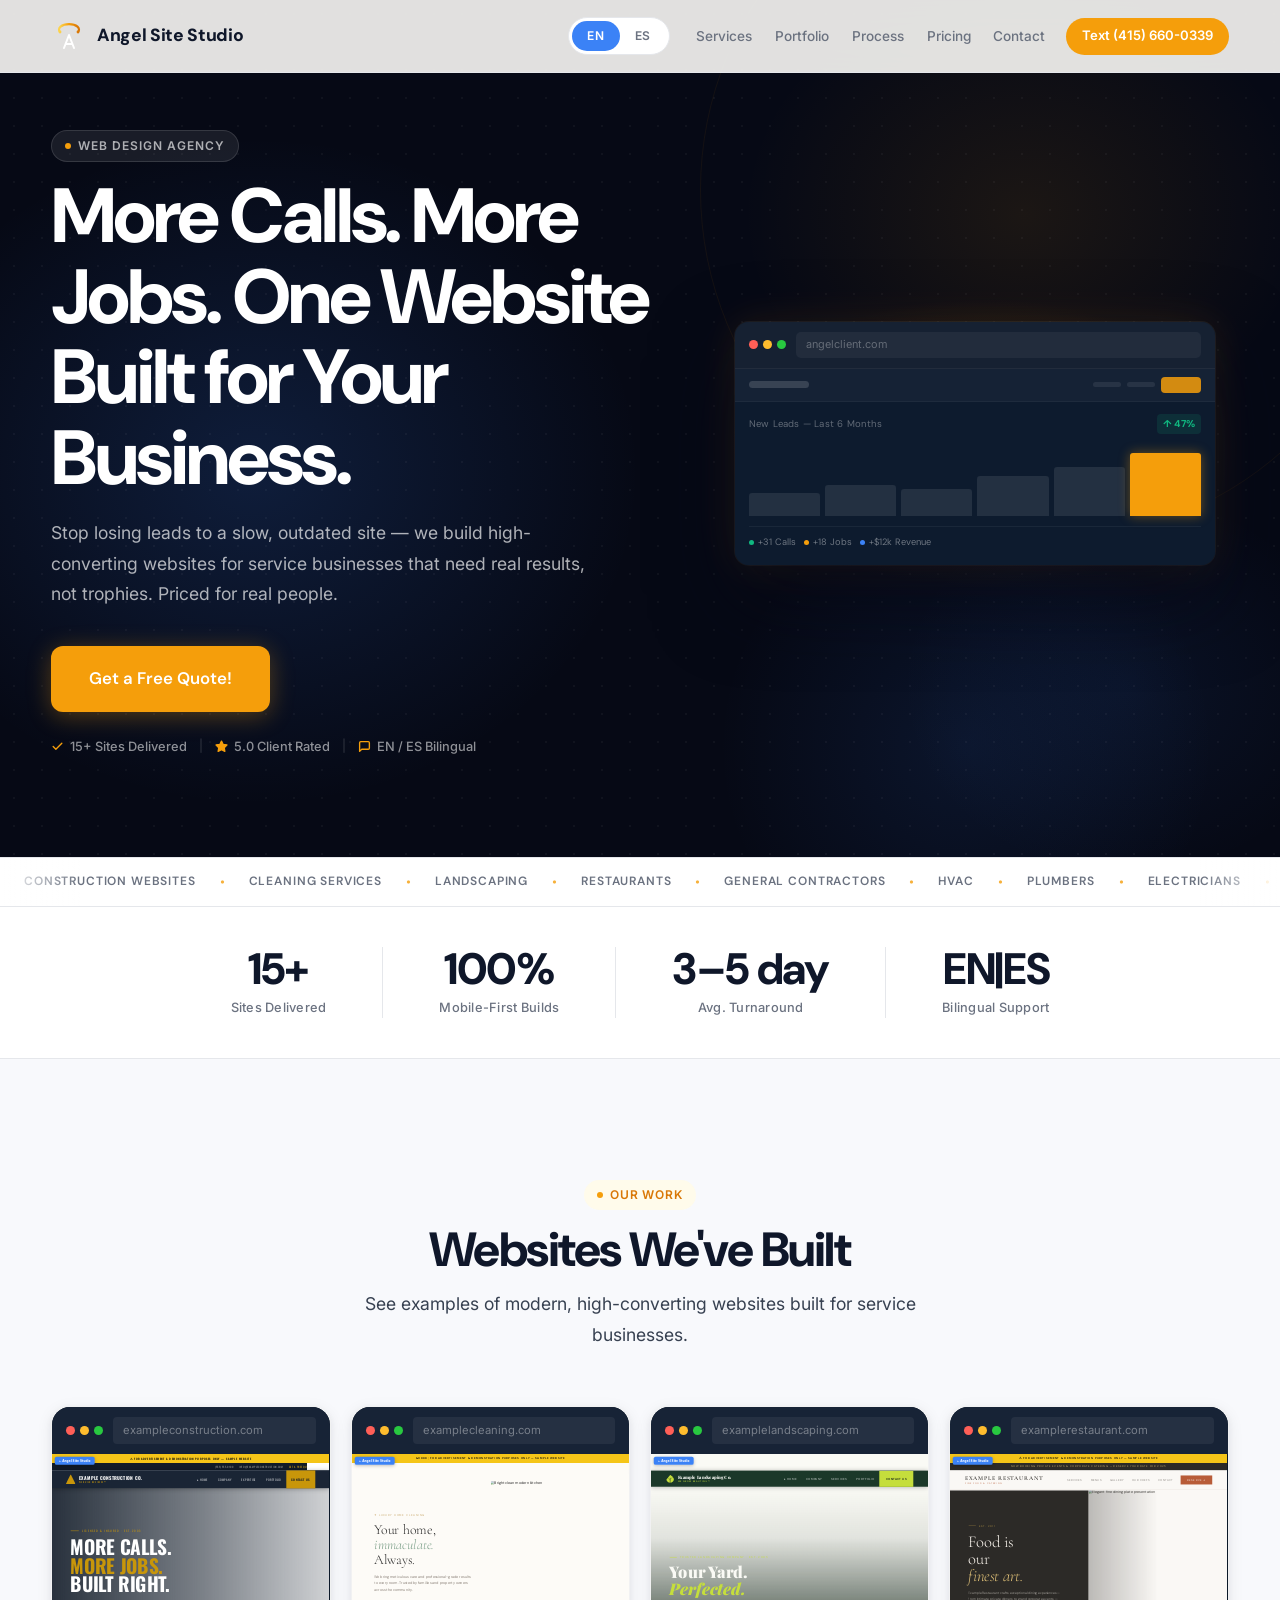
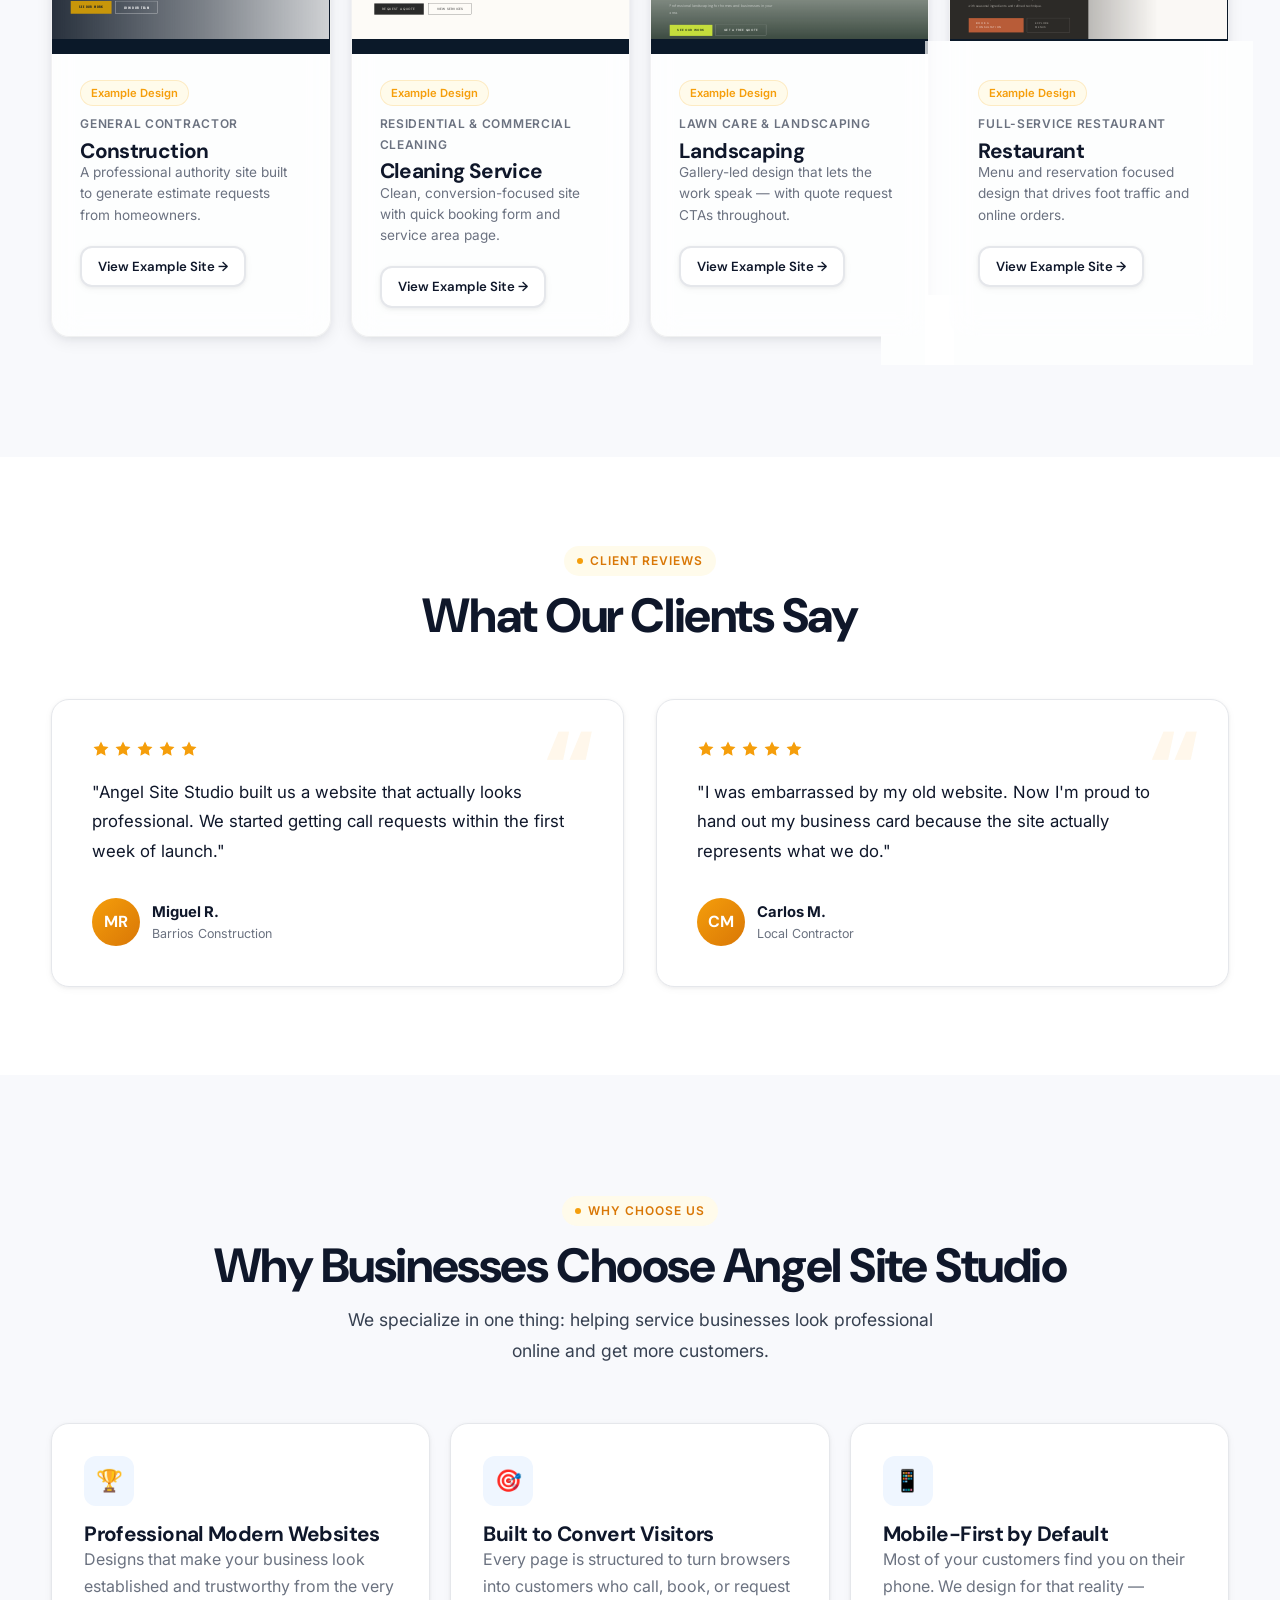
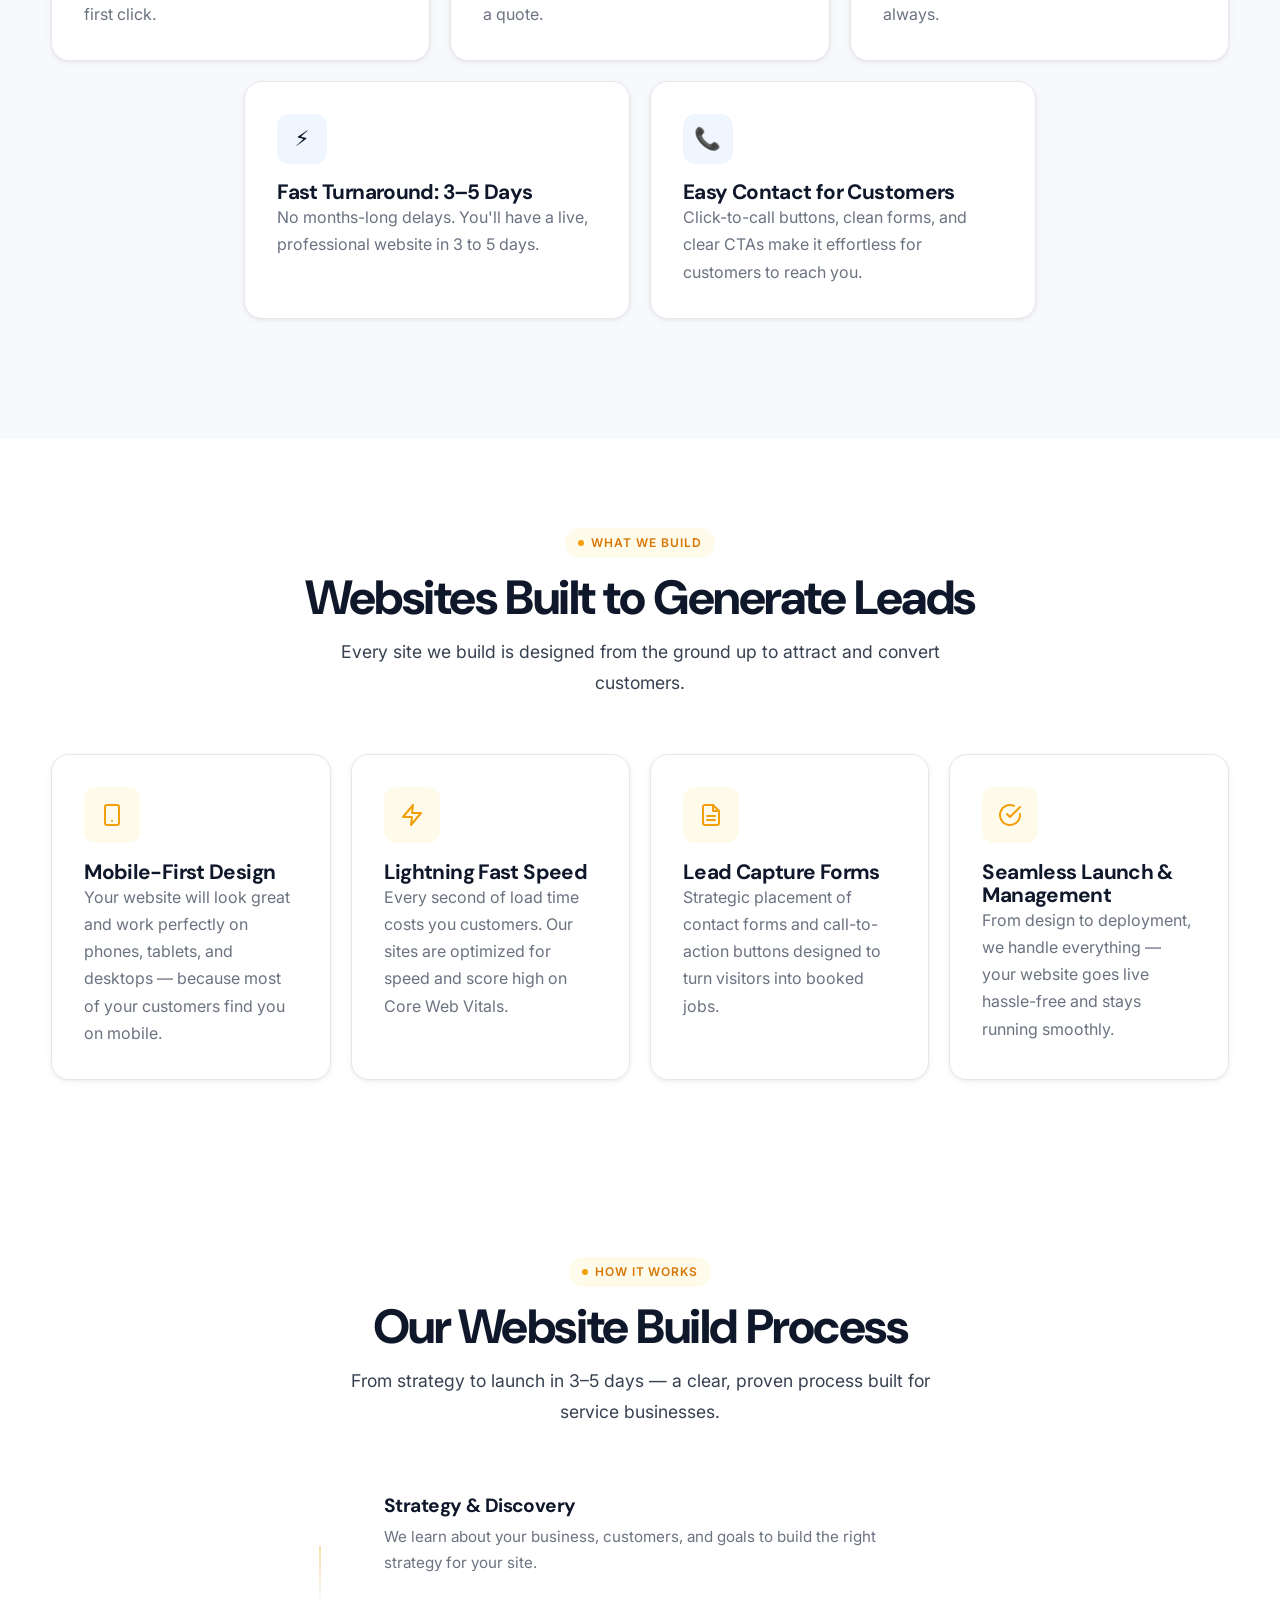
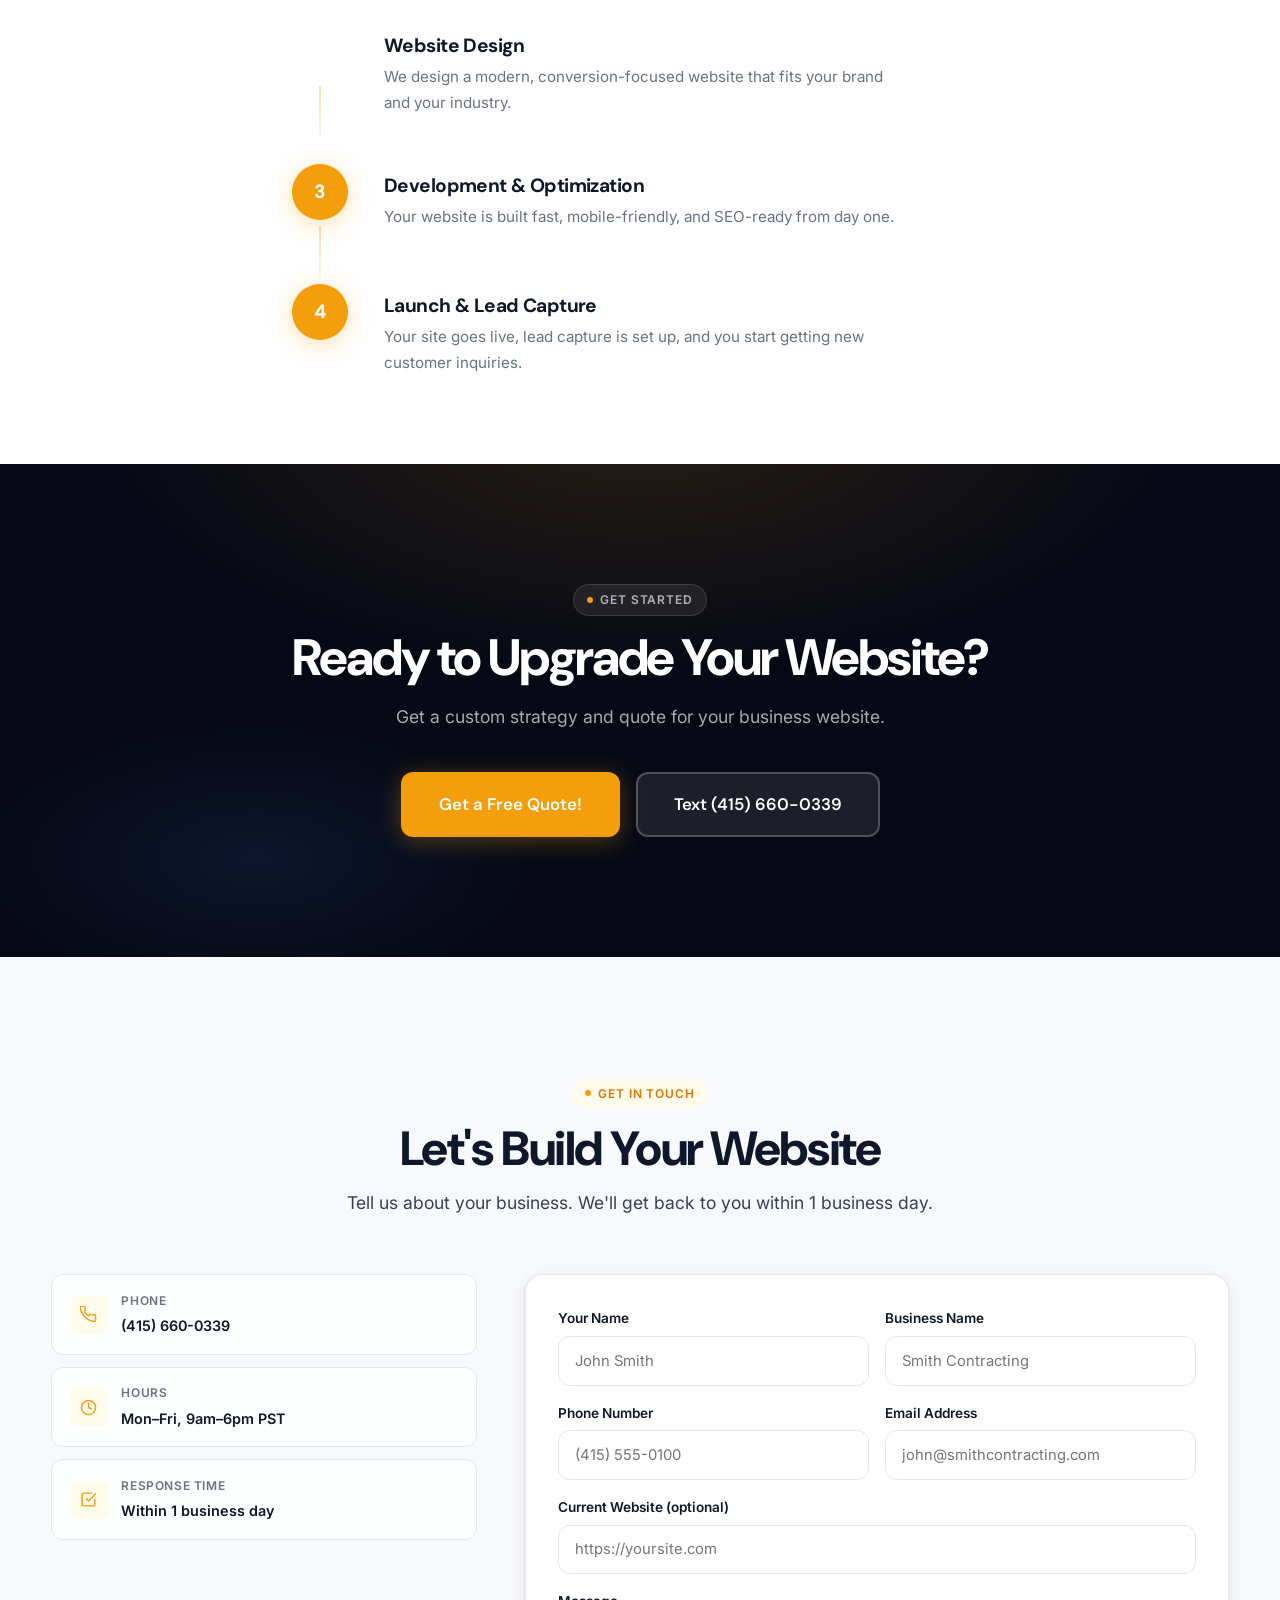
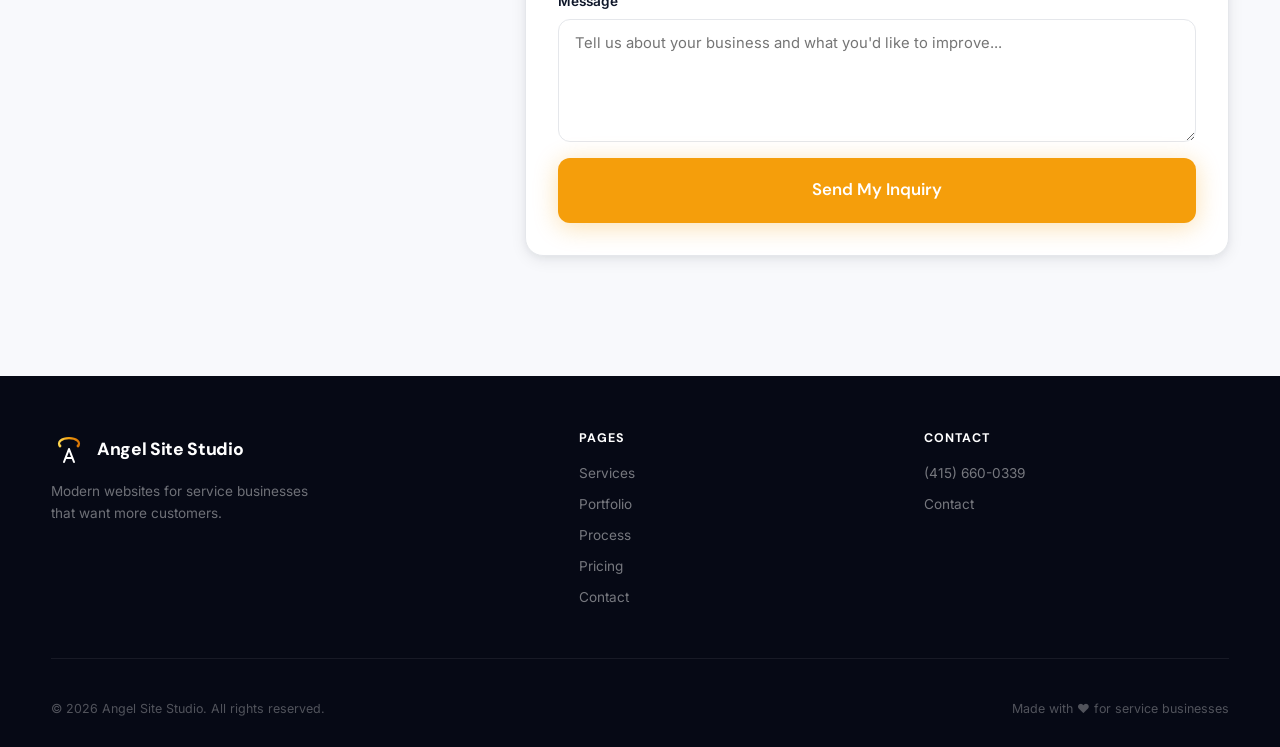
==== index.html @ 309f81be "Add files via upload" ====
<!doctype html>
<html lang="en">
<head>
  <meta charset="UTF-8" />
  <meta name="viewport" content="width=device-width, initial-scale=1.0" />
  <title>Angel Site Studio — Premium Websites for Service Businesses</title>
  <meta name="description" content="Angel Site Studio builds modern, high-converting websites for contractors, cleaning companies, landscaping businesses, and restaurants. Get more leads online." />
  <meta name="theme-color" content="#3B82F6" />
  <link rel="stylesheet" href="css/styles.css" />
</head>
<body>

<!-- ============================================================
     NAVBAR
     ============================================================ -->
<header class="site-header" role="banner">
  <div class="container header-inner">

    <!-- Logo (left) -->
    <a class="logo" href="index.html" aria-label="Angel Site Studio Home">
      <span class="logo-icon" aria-hidden="true">
        <svg viewBox="0 0 36 36" fill="none" aria-hidden="true">
          <path d="M9 14 A10 5.5 0 1 1 27 14" stroke="url(#haloGradNav)" stroke-width="2.2" stroke-linecap="round" fill="none"/>
          <circle cx="9" cy="14" r="1.4" fill="url(#haloGradNav)"/>
          <circle cx="27" cy="14" r="1.4" fill="url(#haloGradNav)"/>
          <path class="a-path" d="M13 30 L18 17 L23 30 M14.8 26 H21.2" stroke="#fff" stroke-width="2" stroke-linecap="round" stroke-linejoin="round" fill="none"/>
          <defs>
            <linearGradient id="haloGradNav" x1="9" y1="14" x2="27" y2="14" gradientUnits="userSpaceOnUse">
              <stop offset="0%" stop-color="#fcd34d"/>
              <stop offset="50%" stop-color="#f59e0b"/>
              <stop offset="100%" stop-color="#d97706"/>
            </linearGradient>
          </defs>
        </svg>
      </span>
      Angel Site Studio
    </a>

    <!-- Language toggle (center) -->
    <div class="lang-toggle" role="group" aria-label="Language selection">
      <button class="lang-opt active" data-lang="en" aria-pressed="true">EN</button>
      <button class="lang-opt" data-lang="es" aria-pressed="false">ES</button>
    </div>

    <!-- Hamburger (mobile) -->
    <button class="menu-toggle" aria-label="Toggle navigation menu" aria-expanded="false" aria-controls="main-nav">
      <span></span><span></span><span></span>
    </button>

    <!-- Nav links (right) -->
    <nav class="nav" id="main-nav" role="navigation">
      <a href="services.html"  data-i18n="nav_services">Services</a>
      <a href="#portfolio" data-i18n="nav_portfolio">Portfolio</a>
      <a href="#process"       data-i18n="nav_process">Process</a>
      <a href="pricing.html"   data-i18n="nav_pricing">Pricing</a>
      <a href="contact.html"   data-i18n="nav_contact">Contact</a>
      <a class="btn-call" href="sms:+14156600339" data-i18n="nav_call">
        <svg viewBox="0 0 24 24" aria-hidden="true"><path d="M21 15a2 2 0 01-2 2H7l-4 4V5a2 2 0 012-2h14a2 2 0 012 2z"/></svg>
        Text (415) 660-0339
      </a>
    </nav>
  </div>
</header>


<!-- ============================================================
     HERO
     ============================================================ -->
<main>
<section class="hero" aria-labelledby="hero-heading">
  <div class="hero-blob" aria-hidden="true"></div>
  <div class="hero-grid-overlay" aria-hidden="true"></div>
  <div class="container">
    <div class="hero-inner">

      <!-- Left: copy -->
      <div class="hero-content">
        <span class="eyebrow-light" data-i18n="hero_eyebrow">Web Design Agency</span>

        <h1 id="hero-heading" data-i18n="hero_h1">
          <em>More Calls. More Jobs.</em> One Website Built for Your Business.
        </h1>

        <p class="hero-sub" data-i18n="hero_sub">
          Stop losing leads to a slow, outdated site — we build high-converting websites for service businesses that need real results, not trophies. Priced for real people.
        </p>

        <div class="hero-cta">
          <a class="btn btn-primary btn-lg" href="contact.html" data-i18n="hero_cta1">
            Get a Free Quote!
          </a>
        </div>

        <!-- Trust proof row -->
        <div class="hero-proof" aria-label="Trust signals">
          <span class="proof-item">
            <svg viewBox="0 0 24 24" aria-hidden="true"><polyline points="20 6 9 17 4 12"/></svg>
            <span data-i18n="proof_1">15+ Sites Delivered</span>
          </span>
          <span class="proof-sep" aria-hidden="true">|</span>
          <span class="proof-item proof-star">
            <svg viewBox="0 0 24 24" aria-hidden="true"><polygon points="12 2 15.09 8.26 22 9.27 17 14.14 18.18 21.02 12 17.77 5.82 21.02 7 14.14 2 9.27 8.91 8.26 12 2"/></svg>
            <span data-i18n="proof_2">5.0 Client Rated</span>
          </span>
          <span class="proof-sep" aria-hidden="true">|</span>
          <span class="proof-item">
            <svg viewBox="0 0 24 24" aria-hidden="true"><path d="M21 15a2 2 0 01-2 2H7l-4 4V5a2 2 0 012-2h14a2 2 0 012 2z"/></svg>
            <span data-i18n="proof_3">EN / ES Bilingual</span>
          </span>
        </div>
      </div>

      <!-- Right: CSS browser mockup (no image) -->
      <div class="hero-visual" aria-hidden="true">
        <div class="browser-mock">
          <div class="bm-bar">
            <div class="bm-dots">
              <span class="bm-dot bm-r"></span>
              <span class="bm-dot bm-y"></span>
              <span class="bm-dot bm-g"></span>
            </div>
            <div class="bm-url-bar">angelclient.com</div>
          </div>
          <div class="bm-body">
            <div class="bm-nav">
              <div class="bm-nav-logo"></div>
              <div class="bm-nav-links">
                <div class="bm-nav-link"></div>
                <div class="bm-nav-link"></div>
                <div class="bm-nav-link bm-nav-cta"></div>
              </div>
            </div>
            <!-- Growth dashboard: leads bar chart -->
            <div class="bm-dashboard">
              <div class="bm-dash-header">
                <div class="bm-dash-title">New Leads — Last 6 Months</div>
                <div class="bm-dash-badge">↑ 47%</div>
              </div>
              <div class="bm-chart-wrap">
                <div class="bm-bars">
                  <div class="bm-bar-col" style="--bh:32%"></div>
                  <div class="bm-bar-col" style="--bh:44%"></div>
                  <div class="bm-bar-col" style="--bh:38%"></div>
                  <div class="bm-bar-col" style="--bh:56%"></div>
                  <div class="bm-bar-col" style="--bh:68%"></div>
                  <div class="bm-bar-col bm-bar-hi" style="--bh:88%"></div>
                </div>
              </div>
              <div class="bm-kpis">
                <div class="bm-kpi">
                  <div class="bm-kpi-dot bm-kpi-green"></div>
                  <div class="bm-kpi-text">+31 Calls</div>
                </div>
                <div class="bm-kpi">
                  <div class="bm-kpi-dot bm-kpi-gold"></div>
                  <div class="bm-kpi-text">+18 Jobs</div>
                </div>
                <div class="bm-kpi">
                  <div class="bm-kpi-dot bm-kpi-blue"></div>
                  <div class="bm-kpi-text">+$12k Revenue</div>
                </div>
              </div>
            </div>
          </div>
        </div>
        <div class="bm-glow" aria-hidden="true"></div>
      </div>

    </div>
  </div>
</section>


<!-- ============================================================
     MARQUEE TICKER
     ============================================================ -->
<div class="marquee-band" aria-hidden="true">
  <div class="marquee-track">
    <div class="marquee-inner">
      <span class="mq-item">Construction Websites</span><span class="mq-sep">•</span>
      <span class="mq-item">Cleaning Services</span><span class="mq-sep">•</span>
      <span class="mq-item">Landscaping</span><span class="mq-sep">•</span>
      <span class="mq-item">Restaurants</span><span class="mq-sep">•</span>
      <span class="mq-item">General Contractors</span><span class="mq-sep">•</span>
      <span class="mq-item">HVAC</span><span class="mq-sep">•</span>
      <span class="mq-item">Plumbers</span><span class="mq-sep">•</span>
      <span class="mq-item">Electricians</span><span class="mq-sep">•</span>
      <span class="mq-item">Roofers</span><span class="mq-sep">•</span>
      <span class="mq-item">Lawn Care</span><span class="mq-sep">•</span>
      <span class="mq-item">Pest Control</span><span class="mq-sep">•</span>
      <span class="mq-item">Auto Repair</span><span class="mq-sep">•</span>
    </div>
    <div class="marquee-inner" aria-hidden="true">
      <span class="mq-item">Construction Websites</span><span class="mq-sep">•</span>
      <span class="mq-item">Cleaning Services</span><span class="mq-sep">•</span>
      <span class="mq-item">Landscaping</span><span class="mq-sep">•</span>
      <span class="mq-item">Restaurants</span><span class="mq-sep">•</span>
      <span class="mq-item">General Contractors</span><span class="mq-sep">•</span>
      <span class="mq-item">HVAC</span><span class="mq-sep">•</span>
      <span class="mq-item">Plumbers</span><span class="mq-sep">•</span>
      <span class="mq-item">Electricians</span><span class="mq-sep">•</span>
      <span class="mq-item">Roofers</span><span class="mq-sep">•</span>
      <span class="mq-item">Lawn Care</span><span class="mq-sep">•</span>
      <span class="mq-item">Pest Control</span><span class="mq-sep">•</span>
      <span class="mq-item">Auto Repair</span><span class="mq-sep">•</span>
    </div>
  </div>
</div>


<!-- ============================================================
     TRUST BAR
     ============================================================ -->
<div class="trust-bar" aria-label="Agency statistics">
  <div class="container">
    <div class="trust-bar-inner">
      <div class="stat-item reveal">
        <span class="stat-num" data-i18n="stat1_num">15+</span>
        <span class="stat-label" data-i18n="stat1_label">Sites Delivered</span>
      </div>
      <div class="stat-item reveal">
        <span class="stat-num" data-i18n="stat2_num">100%</span>
        <span class="stat-label" data-i18n="stat2_label">Mobile-First Builds</span>
      </div>
      <div class="stat-item reveal">
        <span class="stat-num" data-i18n="stat3_num">3–5 day</span>
        <span class="stat-label" data-i18n="stat3_label">Avg. Turnaround</span>
      </div>
      <div class="stat-item reveal">
        <span class="stat-num" data-i18n="stat4_num">EN|ES</span>
        <span class="stat-label" data-i18n="stat4_label">Bilingual Support</span>
      </div>
    </div>
  </div>
</div>


<!-- ============================================================
     SECTION 1 — PORTFOLIO
     ============================================================ -->
<section class="section bg-ivory" id="portfolio" aria-labelledby="port-heading">
  <div class="container">
    <div class="section-header">
      <span class="eyebrow" data-i18n="port_eyebrow">Our Work</span>
      <h2 id="port-heading" data-i18n="port_h2">Websites We've Built</h2>
      <p class="lead" data-i18n="port_lead">See examples of modern, high-converting websites built for service businesses.</p>
    </div>

    <div class="portfolio-grid">

      <!-- Card 1: Construction -->
      <article class="card-glass reveal">
        <div class="browser-wrap" aria-hidden="true">
          <div class="browser-bar">
            <div class="b-dots"><span class="b-dot r"></span><span class="b-dot y"></span><span class="b-dot g"></span></div>
            <span class="b-url">exampleconstruction.com</span>
          </div>
          <div class="browser-screen browser-screen--iframe">
            <iframe src="examples/angel-construction-hoeft.html" loading="lazy" tabindex="-1" title="Construction website preview"></iframe>
          </div>
        </div>
        <span class="badge-example" data-i18n="port_p1_badge">Example Design</span>
        <p class="port-industry" data-i18n="port_p1_sub">General Contractor</p>
        <h3 data-i18n="port_p1_h">Construction</h3>
        <p class="port-desc" data-i18n="port_p1_desc">A professional authority site built to generate estimate requests from homeowners.</p>
        <a class="btn btn-secondary btn-sm" href="examples/angel-construction-hoeft.html" data-i18n="port_p1_btn">View Example Site →</a>
      </article>

      <!-- Card 2: Cleaning -->
      <article class="card-glass reveal">
        <div class="browser-wrap" aria-hidden="true">
          <div class="browser-bar">
            <div class="b-dots"><span class="b-dot r"></span><span class="b-dot y"></span><span class="b-dot g"></span></div>
            <span class="b-url">examplecleaning.com</span>
          </div>
          <div class="browser-screen browser-screen--iframe">
            <iframe src="examples/angel-cleaning-service.html" loading="lazy" tabindex="-1" title="Cleaning service website preview"></iframe>
          </div>
        </div>
        <span class="badge-example" data-i18n="port_p2_badge">Example Design</span>
        <p class="port-industry" data-i18n="port_p2_sub">Residential &amp; Commercial Cleaning</p>
        <h3 data-i18n="port_p2_h">Cleaning Service</h3>
        <p class="port-desc" data-i18n="port_p2_desc">Clean, conversion-focused site with quick booking form and service area page.</p>
        <a class="btn btn-secondary btn-sm" href="examples/angel-cleaning-service.html" data-i18n="port_p2_btn">View Example Site →</a>
      </article>

      <!-- Card 3: Landscaping -->
      <article class="card-glass reveal">
        <div class="browser-wrap" aria-hidden="true">
          <div class="browser-bar">
            <div class="b-dots"><span class="b-dot r"></span><span class="b-dot y"></span><span class="b-dot g"></span></div>
            <span class="b-url">examplelandscaping.com</span>
          </div>
          <div class="browser-screen browser-screen--iframe">
            <iframe src="examples/angel-landscaping.html" loading="lazy" tabindex="-1" title="Landscaping website preview"></iframe>
          </div>
        </div>
        <span class="badge-example" data-i18n="port_p3_badge">Example Design</span>
        <p class="port-industry" data-i18n="port_p3_sub">Lawn Care &amp; Landscaping</p>
        <h3 data-i18n="port_p3_h">Landscaping</h3>
        <p class="port-desc" data-i18n="port_p3_desc">Gallery-led design that lets the work speak — with quote request CTAs throughout.</p>
        <a class="btn btn-secondary btn-sm" href="examples/angel-landscaping.html" data-i18n="port_p3_btn">View Example Site →</a>
      </article>

      <!-- Card 4: Restaurant -->
      <article class="card-glass reveal">
        <div class="browser-wrap" aria-hidden="true">
          <div class="browser-bar">
            <div class="b-dots"><span class="b-dot r"></span><span class="b-dot y"></span><span class="b-dot g"></span></div>
            <span class="b-url">examplerestaurant.com</span>
          </div>
          <div class="browser-screen browser-screen--iframe">
            <iframe src="examples/angel-restaurants.html" loading="lazy" tabindex="-1" title="Restaurant website preview"></iframe>
          </div>
        </div>
        <span class="badge-example" data-i18n="port_p4_badge">Example Design</span>
        <p class="port-industry" data-i18n="port_p4_sub">Full-Service Restaurant</p>
        <h3 data-i18n="port_p4_h">Restaurant</h3>
        <p class="port-desc" data-i18n="port_p4_desc">Menu and reservation focused design that drives foot traffic and online orders.</p>
        <a class="btn btn-secondary btn-sm" href="examples/angel-restaurants.html" data-i18n="port_p4_btn">View Example Site →</a>
      </article>

    </div>
  </div>
</section>


<!-- ============================================================
     SECTION 2 — TESTIMONIALS (social proof right after seeing work)
     ============================================================ -->
<section class="section-sm bg-white" id="testimonials" aria-labelledby="testi-heading">
  <div class="container">
    <div class="section-header">
      <span class="eyebrow" data-i18n="testi_eyebrow">Client Reviews</span>
      <h2 id="testi-heading" data-i18n="testi_h2">What Our Clients Say</h2>
    </div>

    <div class="testi-grid">

      <article class="testi-card reveal">
        <div class="stars" aria-label="5 out of 5 stars" role="img">
          <svg class="star" viewBox="0 0 24 24"><polygon points="12 2 15.09 8.26 22 9.27 17 14.14 18.18 21.02 12 17.77 5.82 21.02 7 14.14 2 9.27 8.91 8.26 12 2"/></svg>
          <svg class="star" viewBox="0 0 24 24"><polygon points="12 2 15.09 8.26 22 9.27 17 14.14 18.18 21.02 12 17.77 5.82 21.02 7 14.14 2 9.27 8.91 8.26 12 2"/></svg>
          <svg class="star" viewBox="0 0 24 24"><polygon points="12 2 15.09 8.26 22 9.27 17 14.14 18.18 21.02 12 17.77 5.82 21.02 7 14.14 2 9.27 8.91 8.26 12 2"/></svg>
          <svg class="star" viewBox="0 0 24 24"><polygon points="12 2 15.09 8.26 22 9.27 17 14.14 18.18 21.02 12 17.77 5.82 21.02 7 14.14 2 9.27 8.91 8.26 12 2"/></svg>
          <svg class="star" viewBox="0 0 24 24"><polygon points="12 2 15.09 8.26 22 9.27 17 14.14 18.18 21.02 12 17.77 5.82 21.02 7 14.14 2 9.27 8.91 8.26 12 2"/></svg>
        </div>
        <p class="testi-quote" data-i18n="t1_quote">"Angel Site Studio built us a website that actually looks professional. We started getting call requests within the first week of launch."</p>
        <div class="testi-author">
          <div class="author-avatar" aria-hidden="true">MR</div>
          <div>
            <div class="author-name" data-i18n="t1_name">Miguel R.</div>
            <div class="author-biz" data-i18n="t1_biz">Barrios Construction</div>
          </div>
        </div>
      </article>

      <article class="testi-card reveal">
        <div class="stars" aria-label="5 out of 5 stars" role="img">
          <svg class="star" viewBox="0 0 24 24"><polygon points="12 2 15.09 8.26 22 9.27 17 14.14 18.18 21.02 12 17.77 5.82 21.02 7 14.14 2 9.27 8.91 8.26 12 2"/></svg>
          <svg class="star" viewBox="0 0 24 24"><polygon points="12 2 15.09 8.26 22 9.27 17 14.14 18.18 21.02 12 17.77 5.82 21.02 7 14.14 2 9.27 8.91 8.26 12 2"/></svg>
          <svg class="star" viewBox="0 0 24 24"><polygon points="12 2 15.09 8.26 22 9.27 17 14.14 18.18 21.02 12 17.77 5.82 21.02 7 14.14 2 9.27 8.91 8.26 12 2"/></svg>
          <svg class="star" viewBox="0 0 24 24"><polygon points="12 2 15.09 8.26 22 9.27 17 14.14 18.18 21.02 12 17.77 5.82 21.02 7 14.14 2 9.27 8.91 8.26 12 2"/></svg>
          <svg class="star" viewBox="0 0 24 24"><polygon points="12 2 15.09 8.26 22 9.27 17 14.14 18.18 21.02 12 17.77 5.82 21.02 7 14.14 2 9.27 8.91 8.26 12 2"/></svg>
        </div>
        <p class="testi-quote" data-i18n="t2_quote">"I was embarrassed by my old website. Now I'm proud to hand out my business card because the site actually represents what we do."</p>
        <div class="testi-author">
          <div class="author-avatar" aria-hidden="true">CM</div>
          <div>
            <div class="author-name" data-i18n="t2_name">Carlos M.</div>
            <div class="author-biz" data-i18n="t2_biz">Local Contractor</div>
          </div>
        </div>
      </article>

    </div>
  </div>
</section>


<!-- ============================================================
     SECTION 3 — TRUST SECTION
     ============================================================ -->
<section class="section bg-ivory" id="trust" aria-labelledby="trust-heading">
  <div class="container">
    <div class="section-header">
      <span class="eyebrow" data-i18n="trust_eyebrow">Why Choose Us</span>
      <h2 id="trust-heading" data-i18n="trust_h2">Why Businesses Choose Angel Site Studio</h2>
      <p class="lead" data-i18n="trust_lead">We specialize in one thing: helping service businesses look professional online and get more customers.</p>
    </div>

    <!-- Row 1: 3 cards -->
    <div class="trust-row1">
      <article class="card-clean reveal">
        <div class="icon-wrap" aria-hidden="true">🏆</div>
        <h3 data-i18n="trust1_h">Professional Modern Websites</h3>
        <p data-i18n="trust1_p">Designs that make your business look established and trustworthy from the very first click.</p>
      </article>
      <article class="card-clean reveal">
        <div class="icon-wrap" aria-hidden="true">🎯</div>
        <h3 data-i18n="trust2_h">Built to Convert Visitors</h3>
        <p data-i18n="trust2_p">Every page is structured to turn browsers into customers who call, book, or request a quote.</p>
      </article>
      <article class="card-clean reveal">
        <div class="icon-wrap" aria-hidden="true">📱</div>
        <h3 data-i18n="trust3_h">Mobile-First by Default</h3>
        <p data-i18n="trust3_p">Most of your customers find you on their phone. We design for that reality — always.</p>
      </article>
    </div>

    <!-- Row 2: 2 cards centered -->
    <div class="trust-row2">
      <article class="card-clean reveal">
        <div class="icon-wrap" aria-hidden="true">⚡</div>
        <h3 data-i18n="trust4_h">Fast Turnaround: 3–5 Days</h3>
        <p data-i18n="trust4_p">No months-long delays. You'll have a live, professional website in 3 to 5 days.</p>
      </article>
      <article class="card-clean reveal">
        <div class="icon-wrap" aria-hidden="true">📞</div>
        <h3 data-i18n="trust5_h">Easy Contact for Customers</h3>
        <p data-i18n="trust5_p">Click-to-call buttons, clean forms, and clear CTAs make it effortless for customers to reach you.</p>
      </article>
    </div>

  </div>
</section>


<!-- ============================================================
     SECTION 4 — FEATURES / WHY DIFFERENT
     ============================================================ -->
<section class="section-sm bg-white" id="features" aria-labelledby="feat-heading">
  <div class="container">
    <div class="section-header">
      <span class="eyebrow" data-i18n="feat_eyebrow">What We Build</span>
      <h2 id="feat-heading" data-i18n="feat_h2">Websites Built to Generate Leads</h2>
      <p class="lead" data-i18n="feat_lead">Every site we build is designed from the ground up to attract and convert customers.</p>
    </div>

    <div class="features-grid">

      <article class="card-clean reveal">
        <div class="icon-wrap" aria-hidden="true">
          <svg viewBox="0 0 24 24"><rect x="5" y="2" width="14" height="20" rx="2"/><line x1="12" y1="18" x2="12.01" y2="18"/></svg>
        </div>
        <h3 data-i18n="feat1_h">Mobile-First Design</h3>
        <p data-i18n="feat1_p">Your website will look great and work perfectly on phones, tablets, and desktops — because most of your customers find you on mobile.</p>
      </article>

      <article class="card-clean reveal">
        <div class="icon-wrap" aria-hidden="true">
          <svg viewBox="0 0 24 24"><polygon points="13 2 3 14 12 14 11 22 21 10 12 10 13 2"/></svg>
        </div>
        <h3 data-i18n="feat2_h">Lightning Fast Speed</h3>
        <p data-i18n="feat2_p">Every second of load time costs you customers. Our sites are optimized for speed and score high on Core Web Vitals.</p>
      </article>

      <article class="card-clean reveal">
        <div class="icon-wrap" aria-hidden="true">
          <svg viewBox="0 0 24 24"><path d="M14 2H6a2 2 0 00-2 2v16a2 2 0 002 2h12a2 2 0 002-2V8z"/><polyline points="14 2 14 8 20 8"/><line x1="16" y1="13" x2="8" y2="13"/><line x1="16" y1="17" x2="8" y2="17"/></svg>
        </div>
        <h3 data-i18n="feat3_h">Lead Capture Forms</h3>
        <p data-i18n="feat3_p">Strategic placement of contact forms and call-to-action buttons designed to turn visitors into booked jobs.</p>
      </article>

      <article class="card-clean reveal">
        <div class="icon-wrap" aria-hidden="true">
          <svg viewBox="0 0 24 24"><path d="M22 11.08V12a10 10 0 11-5.93-9.14"/><polyline points="22 4 12 14.01 9 11.01"/></svg>
        </div>
        <h3 data-i18n="feat4_h">Seamless Launch &amp; Management</h3>
        <p data-i18n="feat4_p">From design to deployment, we handle everything — your website goes live hassle-free and stays running smoothly.</p>
      </article>

    </div>
  </div>
</section>


<!-- ============================================================
     SECTION 5 — PROCESS
     ============================================================ -->
<section class="section-sm bg-white" id="process" aria-labelledby="proc-heading">
  <div class="container">
    <div class="section-header">
      <span class="eyebrow" data-i18n="proc_eyebrow">How It Works</span>
      <h2 id="proc-heading" data-i18n="proc_h2">Our Website Build Process</h2>
      <p class="lead" data-i18n="proc_lead">From strategy to launch in 3–5 days — a clear, proven process built for service businesses.</p>
    </div>

    <div class="process-list">

      <div class="process-item reveal">
        <div class="process-item-num">
          <div class="step-num" aria-hidden="true">1</div>
          <div class="step-connector" aria-hidden="true"></div>
        </div>
        <div class="process-item-body">
          <h3 data-i18n="step1_h">Strategy &amp; Discovery</h3>
          <p data-i18n="step1_p">We learn about your business, customers, and goals to build the right strategy for your site.</p>
        </div>
      </div>

      <div class="process-item reveal">
        <div class="process-item-num">
          <div class="step-num" aria-hidden="true">2</div>
          <div class="step-connector" aria-hidden="true"></div>
        </div>
        <div class="process-item-body">
          <h3 data-i18n="step2_h">Website Design</h3>
          <p data-i18n="step2_p">We design a modern, conversion-focused website that fits your brand and your industry.</p>
        </div>
      </div>

      <div class="process-item reveal">
        <div class="process-item-num">
          <div class="step-num" aria-hidden="true">3</div>
          <div class="step-connector" aria-hidden="true"></div>
        </div>
        <div class="process-item-body">
          <h3 data-i18n="step3_h">Development &amp; Optimization</h3>
          <p data-i18n="step3_p">Your website is built fast, mobile-friendly, and SEO-ready from day one.</p>
        </div>
      </div>

      <div class="process-item reveal">
        <div class="process-item-num">
          <div class="step-num" aria-hidden="true">4</div>
        </div>
        <div class="process-item-body">
          <h3 data-i18n="step4_h">Launch &amp; Lead Capture</h3>
          <p data-i18n="step4_p">Your site goes live, lead capture is set up, and you start getting new customer inquiries.</p>
        </div>
      </div>

    </div>
  </div>
</section>


<!-- ============================================================
     SECTION 6 — FINAL CTA BAND
     ============================================================ -->
<section class="cta-band" aria-labelledby="cta-heading">
  <div class="container cta-band-inner">
    <span class="eyebrow-light reveal" data-i18n="cta_eyebrow">Get Started</span>
    <h2 id="cta-heading" class="reveal" data-i18n="cta_h2">Ready to Upgrade Your Website?</h2>
    <p class="reveal" data-i18n="cta_p">Get a custom strategy and quote for your business website.</p>
    <div class="cta-btns reveal">
      <a class="btn btn-primary btn-lg" href="contact.html" data-i18n="cta_btn1">Get a Free Quote!</a>
      <a class="btn btn-ghost btn-lg" href="sms:+14156600339" data-i18n="cta_btn2">Text (415) 660-0339</a>
    </div>
  </div>
</section>


<!-- ============================================================
     SECTION 8 — CONTACT FORM
     ============================================================ -->
<section class="section bg-ivory" id="contact" aria-labelledby="contact-heading">
  <div class="container">
    <div class="section-header">
      <span class="eyebrow" data-i18n="contact_eyebrow">Get In Touch</span>
      <h2 id="contact-heading" data-i18n="contact_h2">Let's Build Your Website</h2>
      <p class="lead" data-i18n="contact_lead">Tell us about your business. We'll get back to you within 1 business day.</p>
    </div>

    <div class="contact-grid">

      <!-- Sidebar info -->
      <aside class="contact-sidebar reveal">
        <div class="contact-detail">
          <div class="detail-icon" aria-hidden="true">
            <svg viewBox="0 0 24 24"><path d="M22 16.92v3a2 2 0 01-2.18 2 19.79 19.79 0 01-8.63-3.07A19.5 19.5 0 013.07 9.81a19.79 19.79 0 01-3.07-8.7A2 2 0 012 0h3a2 2 0 012 1.72 12.84 12.84 0 00.7 2.81 2 2 0 01-.45 2.11L6.09 7.91a16 16 0 006 6l1.27-1.27a2 2 0 012.11-.45 12.84 12.84 0 002.81.7A2 2 0 0122 14v2.92z"/></svg>
          </div>
          <div class="detail-text">
            <strong data-i18n="contact_phone_label">Phone</strong>
            <span><a href="tel:+14156600339" data-i18n="contact_phone">(415) 660-0339</a></span>
          </div>
        </div>
        <div class="contact-detail">
          <div class="detail-icon" aria-hidden="true">
            <svg viewBox="0 0 24 24"><circle cx="12" cy="12" r="10"/><polyline points="12 6 12 12 16 14"/></svg>
          </div>
          <div class="detail-text">
            <strong data-i18n="contact_hours_label">Hours</strong>
            <span data-i18n="contact_hours">Mon–Fri, 9am–6pm PST</span>
          </div>
        </div>
        <div class="contact-detail">
          <div class="detail-icon" aria-hidden="true">
            <svg viewBox="0 0 24 24"><polyline points="9 11 12 14 22 4"/><path d="M21 12v7a2 2 0 01-2 2H5a2 2 0 01-2-2V5a2 2 0 012-2h11"/></svg>
          </div>
          <div class="detail-text">
            <strong data-i18n="contact_resp_label">Response Time</strong>
            <span data-i18n="contact_resp">Within 1 business day</span>
          </div>
        </div>
      </aside>

      <!-- Form -->
      <div class="contact-form-panel reveal">

        <div class="form-success" role="status" aria-live="polite">
          <div class="form-success-icon" aria-hidden="true">✅</div>
          <h3 data-i18n="form_success_h">Message Sent!</h3>
          <p data-i18n="form_success_p">Thanks for reaching out. We'll be in touch within 1 business day.</p>
        </div>

        <form id="contact-form" class="form-stack" action="https://formspree.io/f/YOUR_FORM_ID" method="POST" novalidate>
          <div class="form-row">
            <div class="form-field">
              <label for="f-name" data-i18n="form_name">Your Name</label>
              <input id="f-name" type="text" name="name" autocomplete="name" required
                data-i18n-ph="form_ph_name" placeholder="John Smith" />
            </div>
            <div class="form-field">
              <label for="f-biz" data-i18n="form_business">Business Name</label>
              <input id="f-biz" type="text" name="business" autocomplete="organization" required
                data-i18n-ph="form_ph_business" placeholder="Smith Contracting" />
            </div>
          </div>
          <div class="form-row">
            <div class="form-field">
              <label for="f-phone" data-i18n="form_phone">Phone Number</label>
              <input id="f-phone" type="tel" name="phone" autocomplete="tel" required
                data-i18n-ph="form_ph_phone" placeholder="(415) 555-0100" />
            </div>
            <div class="form-field">
              <label for="f-email" data-i18n="form_email">Email Address</label>
              <input id="f-email" type="email" name="email" autocomplete="email" required
                data-i18n-ph="form_ph_email" placeholder="john@smithcontracting.com" />
            </div>
          </div>
          <div class="form-field">
            <label for="f-website" data-i18n="form_website">Current Website (optional)</label>
            <input id="f-website" type="url" name="website"
              data-i18n-ph="form_ph_website" placeholder="https://yoursite.com" />
          </div>
          <div class="form-field">
            <label for="f-message" data-i18n="form_message">Message</label>
            <textarea id="f-message" name="message" rows="4" required
              data-i18n-ph="form_ph_message" placeholder="Tell us about your business and what you'd like to improve..."></textarea>
          </div>
          <button class="btn btn-primary btn-lg btn-full" type="submit" data-i18n="form_submit">
            Send My Inquiry
          </button>
        </form>

      </div>
    </div>
  </div>
</section>

</main>


<!-- ============================================================
     FOOTER
     ============================================================ -->
<footer class="site-footer" role="contentinfo">
  <div class="container">
    <div class="footer-grid">

      <!-- Brand -->
      <div class="footer-brand">
        <a class="logo" href="index.html" aria-label="Angel Site Studio Home">
          <span class="logo-icon" aria-hidden="true">
            <svg viewBox="0 0 36 36" fill="none" aria-hidden="true">
              <path d="M9 14 A10 5.5 0 1 1 27 14" stroke="url(#haloGradFt)" stroke-width="2.2" stroke-linecap="round" fill="none"/>
              <circle cx="9" cy="14" r="1.4" fill="url(#haloGradFt)"/>
              <circle cx="27" cy="14" r="1.4" fill="url(#haloGradFt)"/>
              <path class="a-path" d="M13 30 L18 17 L23 30 M14.8 26 H21.2" stroke="#fff" stroke-width="2" stroke-linecap="round" stroke-linejoin="round" fill="none"/>
              <defs>
                <linearGradient id="haloGradFt" x1="9" y1="14" x2="27" y2="14" gradientUnits="userSpaceOnUse">
                  <stop offset="0%" stop-color="#fcd34d"/>
                  <stop offset="50%" stop-color="#f59e0b"/>
                  <stop offset="100%" stop-color="#d97706"/>
                </linearGradient>
              </defs>
            </svg>
          </span>
          Angel Site Studio
        </a>
        <p data-i18n="footer_tagline">Modern websites for service businesses that want more customers.</p>
      </div>

      <!-- Pages -->
      <nav class="footer-col" aria-label="Site pages">
        <h4 data-i18n="footer_pages">Pages</h4>
        <a href="services.html"  data-i18n="nav_services">Services</a>
        <a href="#portfolio" data-i18n="nav_portfolio">Portfolio</a>
        <a href="#process"       data-i18n="nav_process">Process</a>
        <a href="pricing.html"   data-i18n="nav_pricing">Pricing</a>
        <a href="contact.html"   data-i18n="nav_contact">Contact</a>
      </nav>

      <!-- Contact -->
      <div class="footer-col">
        <h4 data-i18n="footer_contact">Contact</h4>
        <a href="tel:+14156600339" data-i18n="contact_phone">(415) 660-0339</a>
        <a href="contact.html" data-i18n="nav_contact">Contact Form</a>
      </div>

    </div>

    <div class="footer-bottom">
      <span data-i18n="footer_copy">© 2025 Angel Site Studio. All rights reserved.</span>
      <span>Made with ♥ for service businesses</span>
    </div>
  </div>
</footer>


<!-- ============================================================
     MOBILE BOTTOM BAR
     ============================================================ -->
<div class="mobile-bar" role="navigation" aria-label="Mobile quick actions">
  <a class="btn btn-secondary" href="tel:+14156600339" data-i18n="nav_call">Call (415) 660-0339</a>
  <a class="btn btn-primary" href="contact.html" data-i18n="hero_cta1">Get a Free Quote!</a>
</div>


<script src="js/main.js"></script>
</body>
</html>
---- css/styles.css ----
/* ============================================================
   ANGEL SITE STUDIO — STYLES.CSS
   Layout mirrors Nubien template · Angel Site Studio branding
   ============================================================ */

@import url('https://fonts.googleapis.com/css2?family=DM+Sans:ital,opsz,wght@0,9..40,400;0,9..40,500;0,9..40,600;0,9..40,700;0,9..40,800;1,9..40,400&family=Inter:wght@400;500;600;700&display=swap');

/* ============================================================
   1. RESET & BASE
   ============================================================ */

*, *::before, *::after { box-sizing: border-box; margin: 0; padding: 0; }
html { scroll-behavior: smooth; }
body {
  font-family: 'Inter', system-ui, -apple-system, sans-serif;
  background: var(--bg);
  color: var(--text);
  font-size: 1rem;
  line-height: 1.65;
  -webkit-font-smoothing: antialiased;
  -moz-osx-font-smoothing: grayscale;
}
img { max-width: 100%; display: block; }
a { color: inherit; text-decoration: none; }
ul, ol { list-style: none; }
button { cursor: pointer; border: none; background: none; font: inherit; }
input, textarea, select { font: inherit; }

/* ============================================================
   2. DESIGN TOKENS
   ============================================================ */

:root {
  /* Backgrounds */
  --bg:             #FFFFFF;
  --bg-soft:        #F8F9FC;
  --surface:        #ffffff;
  --hero-bg:        #060915;
  --dark-section:   #060915;

  /* Brand blue — stays for nav, links, secondary elements */
  --primary:        #3B82F6;
  --primary-dark:   #2563EB;
  --primary-light:  #EFF6FF;
  --primary-glow:   rgba(59,130,246,0.20);

  /* Gold CTA — primary action color */
  --cta:            #F59E0B;
  --cta-dark:       #D97706;
  --cta-light:      #FFFBEB;

  /* Text */
  --text:           #0F172A;
  --text-secondary: #374151;
  --muted:          #6B7280;

  /* Borders */
  --border:         #E5E7EB;
  --border-strong:  #D1D5DB;

  /* State */
  --hover-hl:     #FFFBEB;
  --success:      #10b981;

  /* Surfaces */
  --glass-bg:     rgba(255,255,255,0.72);
  --glass-border: rgba(0,0,0,0.06);

  /* Shadows */
  --shadow-sm:      0 1px 4px rgba(15,23,42,0.06), 0 2px 8px rgba(15,23,42,0.04);
  --shadow:         0 4px 16px rgba(15,23,42,0.08), 0 2px 8px rgba(15,23,42,0.05);
  --shadow-lg:      0 12px 40px rgba(15,23,42,0.12), 0 4px 16px rgba(15,23,42,0.07);
  --shadow-blue:    0 4px 20px rgba(59,130,246,0.28);
  --shadow-gold:    0 4px 24px rgba(245,158,11,0.32);

  /* Radius */
  --radius:       18px;
  --radius-sm:    12px;
  --radius-xs:    8px;

  /* Spacing — 20% more breathing room */
  --sec:          120px;
  --sec-sm:       88px;
}

/* ============================================================
   3. TYPOGRAPHY
   ============================================================ */

h1, h2, h3, h4 {
  font-family: 'DM Sans', system-ui, sans-serif;
  font-weight: 700;
  line-height: 1.1;
  letter-spacing: -0.03em;
  color: var(--text);
}
h1 {
  font-size: clamp(2.6rem, 6vw, 5rem);
  font-weight: 800;
  letter-spacing: -0.04em;
  line-height: 1.05;
}
h2 {
  font-size: clamp(2rem, 3.8vw, 3rem);
  font-weight: 800;
  letter-spacing: -0.03em;
}
h3 { font-size: clamp(1.1rem, 1.9vw, 1.3rem); font-weight: 700; }
h4 { font-size: 0.95rem; font-weight: 700; }
p  { color: var(--muted); line-height: 1.7; }
.lead { font-size: 1.1rem; color: var(--text-secondary); max-width: 600px; line-height: 1.75; }

/* ============================================================
   4. LAYOUT
   ============================================================ */

.container  { width: min(1180px, 92%); margin: 0 auto; }
.section    { padding: var(--sec) 0; }
.section-sm { padding: var(--sec-sm) 0; }
.bg-white   { background: var(--surface); }
.bg-ivory   { background: var(--bg-soft); }

.section-header { text-align: center; margin-bottom: 3.5rem; }
.section-header .lead { margin: 0.75rem auto 0; }

/* ============================================================
   5. BADGES / EYEBROW LABELS
   ============================================================ */

.eyebrow {
  display: inline-flex;
  align-items: center;
  gap: 7px;
  font-size: 0.75rem;
  font-weight: 600;
  letter-spacing: 0.08em;
  text-transform: uppercase;
  color: var(--cta-dark);
  background: var(--cta-light);
  padding: 5px 13px;
  border-radius: 999px;
  margin-bottom: 0.9rem;
}
.eyebrow::before {
  content: '';
  width: 6px; height: 6px;
  border-radius: 50%;
  background: var(--cta);
  flex-shrink: 0;
}

.eyebrow-light {
  display: inline-flex;
  align-items: center;
  gap: 7px;
  font-size: 0.75rem;
  font-weight: 600;
  letter-spacing: 0.08em;
  text-transform: uppercase;
  color: rgba(255,255,255,0.65);
  background: rgba(255,255,255,0.08);
  border: 1px solid rgba(255,255,255,0.12);
  padding: 5px 13px;
  border-radius: 999px;
  margin-bottom: 0.9rem;
}
.eyebrow-light::before {
  content: '';
  width: 6px; height: 6px;
  border-radius: 50%;
  background: var(--cta);
  flex-shrink: 0;
}

.badge-live {
  display: inline-flex;
  align-items: center;
  gap: 6px;
  font-size: 0.7rem;
  font-weight: 600;
  color: var(--success);
  background: rgba(16,185,129,0.1);
  border: 1px solid rgba(16,185,129,0.2);
  padding: 3px 10px;
  border-radius: 999px;
}
.badge-live::before {
  content: '';
  width: 6px; height: 6px;
  border-radius: 50%;
  background: var(--success);
  animation: blink 1.8s infinite;
}
.badge-concept {
  display: inline-flex;
  align-items: center;
  font-size: 0.7rem;
  font-weight: 600;
  color: var(--primary);
  background: var(--primary-light);
  border: 1px solid rgba(59,130,246,0.18);
  padding: 3px 10px;
  border-radius: 999px;
}
.badge-example {
  display: inline-flex;
  align-items: center;
  font-size: 0.7rem;
  font-weight: 600;
  color: var(--cta);
  background: var(--cta-light);
  border: 1px solid rgba(245,158,11,0.18);
  padding: 3px 10px;
  border-radius: 999px;
}

@keyframes blink {
  0%, 100% { opacity: 1; }
  50%       { opacity: 0.4; }
}

/* ============================================================
   6. BUTTONS
   ============================================================ */

.btn {
  display: inline-flex;
  align-items: center;
  justify-content: center;
  gap: 8px;
  padding: 0.72rem 1.5rem;
  border-radius: var(--radius-sm);
  font-family: 'DM Sans', sans-serif;
  font-weight: 600;
  font-size: 0.925rem;
  border: 2px solid transparent;
  transition: background 0.3s cubic-bezier(0.34, 1.56, 0.64, 1),
              box-shadow 0.3s cubic-bezier(0.16, 1, 0.3, 1),
              transform 0.3s cubic-bezier(0.34, 1.56, 0.64, 1),
              border-color 0.2s ease,
              color 0.2s ease;
  white-space: nowrap;
  cursor: pointer;
  text-decoration: none;
}
.btn-primary {
  background: var(--cta);
  color: #fff;
  box-shadow: var(--shadow-gold);
}
.btn-primary:hover {
  background: var(--cta-dark);
  transform: translateY(-2px) scale(1.01);
  box-shadow: 0 8px 32px rgba(245,158,11,0.45);
}
.btn-secondary {
  background: var(--surface);
  color: var(--text);
  border-color: var(--border);
  box-shadow: var(--shadow-sm);
}
.btn-secondary:hover {
  border-color: var(--primary);
  color: var(--primary);
  background: var(--primary-light);
  transform: translateY(-1px);
}
.btn-ghost {
  background: rgba(255,255,255,0.09);
  color: #fff;
  border-color: rgba(255,255,255,0.22);
}
.btn-ghost:hover {
  background: rgba(255,255,255,0.17);
  border-color: rgba(255,255,255,0.38);
  transform: translateY(-1px);
}
.btn-outline {
  background: transparent;
  color: var(--primary);
  border-color: var(--primary);
}
.btn-outline:hover { background: var(--primary-light); transform: translateY(-1px); }
.btn-lg   { padding: 1.05rem 2.25rem; font-size: 1.05rem; }
.btn-sm   { padding: 0.5rem 1rem; font-size: 0.825rem; }
.btn-full { width: 100%; }

/* ============================================================
   7. CARDS
   ============================================================ */

.card {
  background: var(--surface);
  border: 1px solid var(--border);
  border-radius: var(--radius);
  padding: 1.75rem;
  transition: transform 0.4s cubic-bezier(0.34, 1.56, 0.64, 1),
              box-shadow 0.4s cubic-bezier(0.16, 1, 0.3, 1),
              border-color 0.25s ease;
}
.card:hover { transform: translateY(-5px) scale(1.01); box-shadow: var(--shadow); border-color: rgba(59,130,246,0.14); }

.card-glass {
  background: var(--glass-bg);
  backdrop-filter: blur(14px);
  -webkit-backdrop-filter: blur(14px);
  border: 1px solid rgba(0,0,0,0.05);
  border-radius: var(--radius);
  padding: 1.75rem;
  box-shadow: var(--shadow);
  transition: transform 0.4s cubic-bezier(0.34, 1.56, 0.64, 1),
              box-shadow 0.4s cubic-bezier(0.16, 1, 0.3, 1),
              border-color 0.25s ease;
}
.card-glass:hover { transform: translateY(-6px) scale(1.015); box-shadow: var(--shadow-lg); border-color: rgba(59,130,246,0.14); }

/* Clean white card — for features + trust sections */
.card-clean {
  background: var(--surface);
  border: 1px solid var(--border);
  border-radius: var(--radius);
  padding: 2rem;
  box-shadow: var(--shadow-sm);
  position: relative;
  overflow: hidden;
  transition: transform 0.35s cubic-bezier(0.34, 1.56, 0.64, 1),
              box-shadow 0.35s cubic-bezier(0.16, 1, 0.3, 1),
              border-color 0.2s ease;
}
.card-clean:hover {
  transform: translateY(-5px);
  box-shadow: var(--shadow-lg);
  border-color: var(--border-strong);
}
/* Orange top-border accent on hover */
.card-clean::before {
  content: '';
  position: absolute;
  top: 0; left: 0; right: 0;
  height: 2px;
  background: var(--cta);
  border-radius: var(--radius) var(--radius) 0 0;
  transform: scaleX(0);
  transition: transform 0.25s cubic-bezier(0.34, 1.56, 0.64, 1);
  transform-origin: left;
}
.card-clean:hover::before { transform: scaleX(1); }

/* ============================================================
   8. ICON WRAPS
   ============================================================ */

.icon-wrap {
  width: 50px; height: 50px;
  border-radius: var(--radius-sm);
  background: var(--primary-light);
  display: flex;
  align-items: center;
  justify-content: center;
  font-size: 1.35rem;
  margin-bottom: 1.1rem;
  flex-shrink: 0;
}
.icon-wrap svg {
  width: 22px; height: 22px;
  stroke: var(--primary);
  fill: none;
  stroke-width: 2;
  stroke-linecap: round;
  stroke-linejoin: round;
}

/* ============================================================
   9. BROWSER CHROME MOCKUP
   ============================================================ */

.browser-wrap {
  border-radius: var(--radius) var(--radius) 0 0;
  overflow: hidden;
  background: #0b1929;
  margin: -1.75rem -1.75rem 1.5rem;
}
.browser-bar {
  background: #172336;
  padding: 10px 14px;
  display: flex;
  align-items: center;
  gap: 10px;
}
.b-dots { display: flex; gap: 5px; }
.b-dot  { width: 9px; height: 9px; border-radius: 50%; }
.b-dot.r { background: #ff5f57; }
.b-dot.y { background: #febc2e; }
.b-dot.g { background: #28c840; }
.b-url {
  flex: 1;
  background: rgba(255,255,255,0.06);
  border-radius: 4px;
  padding: 4px 10px;
  font-size: 0.7rem;
  color: rgba(255,255,255,0.38);
  font-family: 'Inter', monospace;
  overflow: hidden;
  white-space: nowrap;
  text-overflow: ellipsis;
}
.browser-screen {
  padding: 1.25rem;
  min-height: 148px;
  display: flex;
  flex-direction: column;
  gap: 7px;
}

/* Iframe preview inside browser mockup */
.browser-screen--iframe {
  padding: 0;
  position: relative;
  height: 200px;
  overflow: hidden;
  min-height: 200px;
}
.browser-screen--iframe iframe {
  position: absolute;
  top: 0;
  left: 0;
  width: 1200px;
  height: 800px;
  transform-origin: top left;
  border: none;
  pointer-events: none;
}
.bs-line { height: 7px; border-radius: 4px; background: rgba(255,255,255,0.07); }
.bs-line.s { width: 42%; }
.bs-line.m { width: 68%; }
.bs-line.f { width: 88%; }
.bs-heading {
  color: rgba(255,255,255,0.82);
  font-family: 'DM Sans', sans-serif;
  font-weight: 700;
  font-size: 0.9rem;
  line-height: 1.3;
  margin: 4px 0;
}
.bs-cta {
  display: inline-block;
  background: var(--cta);
  color: #fff;
  font-size: 0.7rem;
  font-weight: 600;
  padding: 5px 12px;
  border-radius: 5px;
  margin-top: 4px;
  width: fit-content;
}

/* ============================================================
   10. FORMS
   ============================================================ */

.form-stack { display: flex; flex-direction: column; gap: 1rem; }
.form-row { display: grid; grid-template-columns: 1fr 1fr; gap: 1rem; }
.form-field { display: flex; flex-direction: column; gap: 0.4rem; }
.form-field label { font-size: 0.85rem; font-weight: 600; color: var(--text); }
.form-field input,
.form-field textarea,
.form-field select {
  width: 100%;
  padding: 0.72rem 1rem;
  border: 1.5px solid var(--border);
  border-radius: var(--radius-sm);
  background: var(--surface);
  color: var(--text);
  font-size: 0.925rem;
  transition: border-color 0.15s, box-shadow 0.15s;
  outline: none;
}
.form-field input:focus,
.form-field textarea:focus,
.form-field select:focus {
  border-color: var(--cta);
  box-shadow: 0 0 0 3px rgba(245,158,11,0.12);
}
.form-field textarea { resize: vertical; min-height: 110px; }
.form-success { display: none; text-align: center; padding: 2.5rem 1rem; }
.form-success.visible { display: block; }
.form-success-icon { font-size: 2.5rem; margin-bottom: 0.75rem; }

/* ============================================================
   11. NAVBAR
   ============================================================ */

.site-header {
  position: fixed;
  inset: 0 0 auto;
  z-index: 200;
  background: rgba(250,249,246,0.9);
  backdrop-filter: blur(18px);
  -webkit-backdrop-filter: blur(18px);
  border-bottom: 1px solid var(--border);
  transition: box-shadow 0.2s;
}
.site-header.scrolled { box-shadow: 0 4px 24px rgba(15,23,42,0.08); }

.header-inner {
  display: grid;
  grid-template-columns: 1fr auto 1fr;
  align-items: center;
  height: 72px;
  gap: 1rem;
}

/* Logo */
.logo {
  display: flex;
  align-items: center;
  gap: 10px;
  font-family: 'DM Sans', sans-serif;
  font-weight: 800;
  font-size: 1.1rem;
  color: var(--text);
  letter-spacing: -0.02em;
  text-decoration: none;
  justify-self: start;
  white-space: nowrap;
}
.logo-icon {
  width: 36px; height: 36px;
  display: flex;
  align-items: center;
  justify-content: center;
  flex-shrink: 0;
}
.logo-icon svg { width: 36px; height: 36px; display: block; }
/* A-path: dark on scrolled light nav */
.site-header.scrolled .logo-icon .a-path { stroke: var(--text); }

/* Language toggle — center */
.lang-toggle {
  justify-self: center;
  display: inline-flex;
  align-items: center;
  background: var(--surface);
  border: 1px solid var(--border);
  border-radius: 999px;
  padding: 3px;
}
.lang-opt {
  font-size: 0.75rem;
  font-weight: 600;
  letter-spacing: 0.05em;
  padding: 5px 15px;
  border-radius: 999px;
  color: var(--muted);
  transition: all 0.15s;
  cursor: pointer;
  border: none;
  background: none;
}
.lang-opt.active  { background: var(--primary); color: #fff; }
.lang-opt:not(.active):hover { color: var(--text); background: var(--hover-hl); }

/* Nav links — right */
.nav { justify-self: end; display: flex; align-items: center; gap: 2px; }
.nav a {
  font-size: 0.85rem;
  font-weight: 500;
  color: var(--muted);
  padding: 0.4rem 0.65rem;
  border-radius: var(--radius-xs);
  transition: color 0.15s, background 0.15s;
  white-space: nowrap;
}
.nav a:hover { color: var(--text); background: var(--hover-hl); }

.btn-call {
  display: inline-flex !important;
  align-items: center;
  gap: 6px;
  background: var(--cta) !important;
  color: #fff !important;
  padding: 0.48rem 1rem !important;
  border-radius: 999px !important;
  font-size: 0.82rem !important;
  font-weight: 600 !important;
  margin-left: 0.5rem;
  transition: background 0.2s ease, transform 0.2s ease !important;
}
.btn-call:hover { background: var(--cta-dark) !important; transform: translateY(-1px) !important; }
.btn-call svg { width: 13px; height: 13px; stroke: #fff; fill: none; stroke-width: 2.5; stroke-linecap: round; stroke-linejoin: round; }

/* Hamburger */
.menu-toggle {
  display: none;
  flex-direction: column;
  gap: 5px;
  padding: 8px;
  border-radius: var(--radius-xs);
  justify-self: end;
  cursor: pointer;
}
.menu-toggle span {
  display: block;
  width: 22px; height: 2px;
  background: var(--text);
  border-radius: 2px;
  transition: transform 0.22s ease, opacity 0.22s ease;
}
.menu-toggle.open span:nth-child(1) { transform: translateY(7px) rotate(45deg); }
.menu-toggle.open span:nth-child(2) { opacity: 0; }
.menu-toggle.open span:nth-child(3) { transform: translateY(-7px) rotate(-45deg); }

/* ============================================================
   12. HERO SECTION
   ============================================================ */

.hero {
  background: var(--hero-bg);
  position: relative;
  overflow: hidden;
  padding: 130px 0 100px;
  min-height: calc(100vh - 50px);
  display: flex;
  align-items: center;
}
.hero::before {
  content: '';
  position: absolute;
  inset: 0;
  background:
    radial-gradient(ellipse 50% 65% at 20% 55%, rgba(59,130,246,0.17) 0%, transparent 60%),
    radial-gradient(ellipse 40% 50% at 80% 25%, rgba(245,158,11,0.09) 0%, transparent 55%),
    radial-gradient(ellipse 35% 45% at 88% 80%, rgba(59,130,246,0.08) 0%, transparent 50%);
  pointer-events: none;
}
/* Decorative large ring in hero bg */
.hero::after {
  content: '';
  position: absolute;
  width: 700px; height: 700px;
  border-radius: 50%;
  border: 1px solid rgba(245,158,11,0.06);
  top: -160px; right: -120px;
  pointer-events: none;
}
.hero-blob {
  position: absolute;
  width: 500px; height: 500px;
  border-radius: 50%;
  background: radial-gradient(circle, rgba(59,130,246,0.10) 0%, transparent 70%);
  bottom: -140px; right: 5%;
  pointer-events: none;
}
/* Subtle dot grid for depth */
.hero-grid-overlay {
  position: absolute; inset: 0;
  background-image: radial-gradient(rgba(255,255,255,0.04) 1px, transparent 1px);
  background-size: 28px 28px;
  pointer-events: none; z-index: 0;
}
.hero-inner {
  position: relative;
  z-index: 1;
  display: grid;
  grid-template-columns: 1.1fr 0.9fr;
  align-items: center;
  gap: 5rem;
  width: 100%;
}
.hero-content { display: flex; flex-direction: column; align-items: flex-start; }
.hero h1 { color: #fff; margin-bottom: 1.2rem; }
.hero h1 em {
  font-style: normal;
  background: linear-gradient(135deg, #fcd34d, #f59e0b, #d97706);
  -webkit-background-clip: text;
  -webkit-text-fill-color: transparent;
  background-clip: text;
}
.hero-sub {
  font-size: 1.1rem;
  color: rgba(255,255,255,0.68);
  max-width: 540px;
  margin: 0 0 2.25rem;
  line-height: 1.75;
}
.hero-cta { display: flex; gap: 0.85rem; flex-wrap: wrap; }

/* Trust proof row */
.hero-proof {
  display: flex; align-items: center; gap: 0.75rem;
  flex-wrap: wrap; margin-top: 1.5rem;
}
.proof-item {
  display: inline-flex; align-items: center; gap: 6px;
  font-size: 0.8rem; font-weight: 500; color: rgba(255,255,255,0.55);
}
.proof-item svg {
  width: 13px; height: 13px; stroke: var(--cta); fill: none;
  stroke-width: 2.5; stroke-linecap: round; stroke-linejoin: round; flex-shrink: 0;
}
.proof-item.proof-star svg { fill: var(--cta); }
.proof-sep { color: rgba(255,255,255,0.18); font-size: 0.75rem; }

/* Hero Visual (right column) */
.hero-visual {
  position: relative;
  z-index: 1;
}

/* ============================================================
   HERO BROWSER MOCKUP
   ============================================================ */

/* Soft gold glow behind the card */
.bm-glow {
  position: absolute; inset: -40px; border-radius: 50%;
  background: radial-gradient(ellipse at center, rgba(245,158,11,0.18) 0%, transparent 65%);
  z-index: -1; pointer-events: none;
}
.browser-mock {
  background: #0d1b2e; border-radius: 14px; overflow: hidden;
  box-shadow: 0 32px 80px rgba(6,9,21,0.6), 0 0 0 1px rgba(255,255,255,0.06), 0 0 40px rgba(245,158,11,0.12);
  animation: floatCard 5s ease-in-out 1.2s infinite;
  width: 100%; max-width: 480px;
}
/* Browser chrome bar */
.bm-bar {
  background: #162132; padding: 10px 14px;
  display: flex; align-items: center; gap: 10px;
  border-bottom: 1px solid rgba(255,255,255,0.05);
}
.bm-dots { display: flex; gap: 5px; flex-shrink: 0; }
.bm-dot  { width: 9px; height: 9px; border-radius: 50%; }
.bm-r { background: #ff5f57; }
.bm-y { background: #febc2e; }
.bm-g { background: #28c840; }
.bm-url-bar {
  flex: 1; background: rgba(255,255,255,0.05); border-radius: 5px;
  padding: 4px 10px; font-size: 0.68rem; color: rgba(255,255,255,0.3);
  font-family: 'Inter', monospace; overflow: hidden; white-space: nowrap; text-overflow: ellipsis;
}
/* Body of the mock website */
.bm-body { background: #0d1b2e; }
/* Mock navbar */
.bm-nav {
  display: flex; align-items: center; justify-content: space-between;
  padding: 8px 14px; background: rgba(255,255,255,0.03);
  border-bottom: 1px solid rgba(255,255,255,0.04);
}
.bm-nav-logo { width: 60px; height: 7px; border-radius: 4px; background: rgba(255,255,255,0.15); }
.bm-nav-links { display: flex; gap: 6px; align-items: center; }
.bm-nav-link { width: 28px; height: 5px; border-radius: 3px; background: rgba(255,255,255,0.08); }
.bm-nav-cta { width: 40px; height: 16px; border-radius: 4px; background: var(--cta); opacity: 0.85; }
/* Growth dashboard: leads bar chart */
.bm-dashboard { padding: 12px 14px 14px; }
.bm-dash-header {
  display: flex; align-items: center; justify-content: space-between; margin-bottom: 10px;
}
.bm-dash-title {
  font-size: 0.6rem; font-family: 'DM Sans', sans-serif;
  color: rgba(255,255,255,0.35); letter-spacing: 0.02em;
}
.bm-dash-badge {
  font-size: 0.62rem; font-weight: 700; font-family: 'DM Sans', sans-serif;
  color: #10b981; background: rgba(16,185,129,0.12);
  padding: 2px 6px; border-radius: 4px;
}
.bm-chart-wrap { margin-bottom: 10px; }
.bm-bars {
  display: flex; align-items: flex-end; gap: 5px; height: 72px;
}
.bm-bar-col {
  flex: 1; border-radius: 3px 3px 0 0;
  background: rgba(255,255,255,0.09);
  height: var(--bh);
  transform-origin: bottom;
  animation: barGrow 0.5s cubic-bezier(0.34,1.56,0.64,1) both;
}
.bm-bar-col:nth-child(1) { animation-delay: 0.10s; }
.bm-bar-col:nth-child(2) { animation-delay: 0.18s; }
.bm-bar-col:nth-child(3) { animation-delay: 0.26s; }
.bm-bar-col:nth-child(4) { animation-delay: 0.34s; }
.bm-bar-col:nth-child(5) { animation-delay: 0.42s; }
.bm-bar-col:nth-child(6) { animation-delay: 0.50s; }
.bm-bar-hi {
  background: var(--cta);
  box-shadow: 0 0 12px rgba(245,158,11,0.4);
}
@keyframes barGrow {
  from { transform: scaleY(0); opacity: 0; }
  to   { transform: scaleY(1); opacity: 1; }
}
.bm-kpis {
  display: flex; gap: 8px; padding-top: 8px;
  border-top: 1px solid rgba(255,255,255,0.05);
}
.bm-kpi { display: flex; align-items: center; gap: 4px; }
.bm-kpi-dot { width: 5px; height: 5px; border-radius: 50%; flex-shrink: 0; }
.bm-kpi-green { background: #10b981; }
.bm-kpi-gold  { background: var(--cta); }
.bm-kpi-blue  { background: var(--primary); }
.bm-kpi-text {
  font-size: 0.58rem; font-family: 'DM Sans', sans-serif;
  color: rgba(255,255,255,0.4); white-space: nowrap;
}

/* ============================================================
   12b. MARQUEE BAND
   ============================================================ */

.marquee-band {
  position: relative;
  background: var(--surface);
  border-top: 1px solid var(--border);
  border-bottom: 1px solid var(--border);
  overflow: hidden;
  height: 50px;
  display: flex;
  align-items: center;
}
.marquee-band::before,
.marquee-band::after {
  content: '';
  position: absolute;
  top: 0; bottom: 0;
  width: 80px;
  z-index: 2;
  pointer-events: none;
}
.marquee-band::before {
  left: 0;
  background: linear-gradient(to right, var(--surface), transparent);
}
.marquee-band::after {
  right: 0;
  background: linear-gradient(to left, var(--surface), transparent);
}
.marquee-track {
  display: flex;
  width: max-content;
  animation: marqueeScroll 32s linear infinite;
}
.marquee-band:hover .marquee-track { animation-play-state: paused; }
.marquee-inner {
  display: flex;
  align-items: center;
  flex-shrink: 0;
}
.mq-item {
  font-family: 'DM Sans', sans-serif;
  font-size: 0.75rem;
  font-weight: 600;
  letter-spacing: 0.07em;
  text-transform: uppercase;
  color: var(--muted);
  white-space: nowrap;
  padding: 0 1.5rem;
}
.mq-sep {
  color: var(--cta);
  font-size: 0.65rem;
  font-weight: 700;
  flex-shrink: 0;
  opacity: 0.8;
}
@keyframes marqueeScroll {
  0%   { transform: translateX(0); }
  100% { transform: translateX(-50%); }
}

/* ============================================================
   13. TRUST BAR
   ============================================================ */

.trust-bar { background: var(--surface); border-bottom: 1px solid var(--border); padding: 2.5rem 0; }
.trust-bar-inner { display: flex; justify-content: center; align-items: stretch; flex-wrap: wrap; }
.stat-item {
  display: flex;
  flex-direction: column;
  align-items: center;
  gap: 6px;
  padding: 0 3.5rem;
  border-right: 1px solid var(--border);
  text-align: center;
}
.stat-item:last-child { border-right: none; }
.stat-num {
  font-family: 'DM Sans', sans-serif;
  font-size: 2.75rem;
  font-weight: 800;
  color: var(--text);
  line-height: 1;
  letter-spacing: -0.03em;
}
.stat-label { font-size: 0.8rem; font-weight: 500; color: var(--muted); letter-spacing: 0.02em; }

/* ============================================================
   14. INDUSTRIES
   ============================================================ */

.industry-grid { display: grid; grid-template-columns: repeat(2, 1fr); gap: 1.5rem; }

.industry-card {
  position: relative;
  overflow: hidden;
  min-height: 500px;
  border-radius: 20px;
  display: flex;
  flex-direction: column;
  justify-content: flex-end;
  transition: transform 0.45s cubic-bezier(0.16, 1, 0.3, 1),
              box-shadow 0.45s cubic-bezier(0.16, 1, 0.3, 1);
}
.industry-card:hover { transform: translateY(-6px) scale(1.005); box-shadow: var(--shadow-lg); }

.ind-bg {
  position: absolute;
  inset: 0;
  background-size: cover;
  background-position: center;
  transition: transform 0.6s cubic-bezier(0.16, 1, 0.3, 1);
  z-index: 0;
}
.industry-card:hover .ind-bg { transform: scale(1.08); }

.ind-construction .ind-bg { background: linear-gradient(145deg, #1e3a5f 0%, #2d5080 50%, #3b6aaa 100%); }
.ind-cleaning    .ind-bg { background: linear-gradient(145deg, #0e4d56 0%, #1a7570 50%, #24a094 100%); }
.ind-landscaping .ind-bg { background: linear-gradient(145deg, #1a4520 0%, #2d6e30 50%, #3a9640 100%); }
.ind-restaurant  .ind-bg { background: linear-gradient(145deg, #4a1800 0%, #7c3200 50%, #b85400 100%); }

.ind-overlay {
  position: absolute;
  inset: 0;
  background: linear-gradient(to top, rgba(6,9,21,0.95) 0%, rgba(6,9,21,0.55) 40%, rgba(6,9,21,0.10) 75%, transparent 100%);
  z-index: 1;
}
.ind-body { position: relative; z-index: 2; padding: 2rem; }
.ind-body h3 { color: #fff; font-size: 1.5rem; margin-bottom: 0.5rem; letter-spacing: -0.02em; }
.ind-body p  { color: rgba(255,255,255,0.72); font-size: 0.9rem; line-height: 1.55; margin-bottom: 1.25rem; max-width: 340px; }

/* ============================================================
   15. FEATURES
   ============================================================ */

.features-grid { display: grid; grid-template-columns: repeat(4, 1fr); gap: 1.25rem; }
.features-grid .icon-wrap { background: var(--cta-light); width: 56px; height: 56px; }
.features-grid .icon-wrap svg { stroke: var(--cta); width: 24px; height: 24px; }

/* ============================================================
   16. PORTFOLIO
   ============================================================ */

.portfolio-grid { display: grid; grid-template-columns: repeat(4, 1fr); gap: 1.25rem; }
.port-industry  { font-size: 0.75rem; font-weight: 600; letter-spacing: 0.06em; text-transform: uppercase; color: var(--muted); margin: 0.5rem 0 0.3rem; }
.port-desc      { font-size: 0.85rem; line-height: 1.55; margin-bottom: 1.25rem; }

/* ============================================================
   17. PROCESS
   ============================================================ */

/* Vertical process list */
.process-list {
  display: flex;
  flex-direction: column;
  max-width: 720px;
  margin: 3.5rem auto 0;
}
.process-item {
  display: grid;
  grid-template-columns: 80px 1fr;
  gap: 1.5rem;
  align-items: flex-start;
}
.process-item-num {
  display: flex;
  flex-direction: column;
  align-items: center;
  gap: 0;
}
.step-connector {
  width: 2px;
  flex: 1;
  min-height: 52px;
  background: linear-gradient(to bottom, var(--cta), var(--border));
  opacity: 0.35;
  margin: 6px 0;
}
.process-item-body {
  padding: 0 0 3rem;
}
.process-item:last-child .process-item-body { padding-bottom: 0; }
.process-item-body h3 { font-size: 1.2rem; margin-bottom: 0.5rem; margin-top: 0.7rem; }
.process-item-body p  { font-size: 0.95rem; max-width: 520px; }

.step-num {
  width: 56px; height: 56px;
  border-radius: 50%;
  background: var(--cta);
  color: #fff;
  font-family: 'DM Sans', sans-serif;
  font-weight: 800;
  font-size: 1.2rem;
  display: flex;
  align-items: center;
  justify-content: center;
  box-shadow: var(--shadow-gold);
  flex-shrink: 0;
  position: relative; z-index: 1;
}

/* ============================================================
   18. TRUST SECTION (5 cards — 3 + 2 centered)
   ============================================================ */

.trust-row1 { display: grid; grid-template-columns: repeat(3, 1fr); gap: 1.25rem; margin-top: 2.5rem; }
.trust-row2 {
  display: grid;
  grid-template-columns: repeat(2, 1fr);
  gap: 1.25rem;
  margin-top: 1.25rem;
  max-width: calc(66.66% + 0.42rem);
  margin-left: auto;
  margin-right: auto;
}

/* ============================================================
   19. TESTIMONIALS
   ============================================================ */

.testi-grid {
  display: grid;
  grid-template-columns: repeat(2, 1fr);
  gap: 2rem;
  margin-top: 3rem;
}
.testi-card {
  background: var(--surface);
  border: 1px solid var(--border);
  border-radius: var(--radius);
  padding: 2.5rem;
  box-shadow: var(--shadow-sm);
  position: relative;
  overflow: hidden;
  transition: transform 0.4s cubic-bezier(0.34, 1.56, 0.64, 1), box-shadow 0.4s cubic-bezier(0.16, 1, 0.3, 1), border-color 0.2s ease;
}
.testi-card:hover { transform: translateY(-4px); box-shadow: var(--shadow-lg); border-color: var(--border-strong); }
/* Decorative large quote mark */
.testi-card::before {
  content: '\201C';
  position: absolute;
  top: 1rem; right: 1.75rem;
  font-family: 'DM Sans', sans-serif;
  font-size: 7rem;
  font-weight: 800;
  line-height: 1;
  color: var(--cta);
  opacity: 0.08;
  pointer-events: none;
  user-select: none;
}
.stars { display: flex; gap: 4px; margin-bottom: 1.25rem; }
.star  { width: 18px; height: 18px; color: #f59e0b; fill: #f59e0b; }
.testi-quote {
  font-size: 1.05rem;
  color: var(--text);
  line-height: 1.75;
  font-style: normal;
  margin-bottom: 2rem;
  position: relative;
  z-index: 1;
}
.testi-author { display: flex; align-items: center; gap: 0.75rem; }
.author-avatar {
  width: 48px; height: 48px;
  border-radius: 50%;
  background: linear-gradient(135deg, var(--cta), var(--cta-dark));
  display: flex;
  align-items: center;
  justify-content: center;
  color: #fff;
  font-family: 'DM Sans', sans-serif;
  font-weight: 700;
  font-size: 1rem;
  flex-shrink: 0;
}
.author-name { font-weight: 700; font-size: 0.925rem; color: var(--text); }
.author-biz  { font-size: 0.78rem; color: var(--muted); }

/* ============================================================
   20. CTA BAND
   ============================================================ */

.cta-band {
  background: var(--dark-section);
  padding: var(--sec) 0;
  text-align: center;
  position: relative;
  overflow: hidden;
}
.cta-band::before {
  content: '';
  position: absolute; inset: 0;
  background:
    radial-gradient(ellipse 65% 80% at 50% -10%, rgba(245,158,11,0.14) 0%, transparent 65%),
    radial-gradient(ellipse 40% 50% at 20% 80%, rgba(59,130,246,0.10) 0%, transparent 55%);
  pointer-events: none;
}
.cta-band-inner { position: relative; z-index: 1; }
.cta-band h2   { color: #fff; margin-bottom: 1rem; font-size: clamp(2.2rem, 4vw, 3.5rem); letter-spacing: -0.04em; }
.cta-band p    { color: rgba(255,255,255,0.65); font-size: 1.1rem; margin-bottom: 2.5rem; max-width: 500px; margin-left: auto; margin-right: auto; }
.cta-btns { display: flex; gap: 1rem; justify-content: center; flex-wrap: wrap; }

/* ============================================================
   21. CONTACT SECTION
   ============================================================ */

.contact-grid {
  display: grid;
  grid-template-columns: 1fr 1.65fr;
  gap: 3rem;
  align-items: start;
  margin-top: 2.5rem;
}
.contact-sidebar > p { margin-bottom: 1.75rem; font-size: 0.9rem; }
.contact-detail {
  display: flex;
  align-items: center;
  gap: 0.85rem;
  padding: 0.95rem 1.1rem;
  background: var(--glass-bg);
  backdrop-filter: blur(8px);
  -webkit-backdrop-filter: blur(8px);
  border: 1px solid var(--border);
  border-radius: var(--radius-sm);
  margin-bottom: 0.75rem;
}
.detail-icon {
  width: 38px; height: 38px;
  background: var(--cta-light);
  border-radius: var(--radius-xs);
  display: flex; align-items: center; justify-content: center;
  flex-shrink: 0;
}
.detail-icon svg { width: 17px; height: 17px; stroke: var(--cta); fill: none; stroke-width: 2; stroke-linecap: round; stroke-linejoin: round; }
.detail-text strong { display: block; font-size: 0.75rem; font-weight: 600; color: var(--muted); text-transform: uppercase; letter-spacing: 0.05em; margin-bottom: 2px; }
.detail-text span   { font-size: 0.9rem; font-weight: 600; color: var(--text); }

.contact-form-panel {
  background: var(--surface);
  border: 1px solid var(--border);
  border-radius: var(--radius);
  padding: 2rem;
  box-shadow: var(--shadow);
}

/* ============================================================
   22. FOOTER
   ============================================================ */

.site-footer {
  background: #060915;
  color: rgba(255,255,255,0.55);
  padding: 3.5rem 0 1.75rem;
}
.footer-grid {
  display: grid;
  grid-template-columns: 1.6fr 1fr 1fr;
  gap: 2.5rem;
  margin-bottom: 2.5rem;
  padding-bottom: 2.5rem;
  border-bottom: 1px solid rgba(255,255,255,0.07);
}
.footer-brand .logo { color: #fff; margin-bottom: 0.75rem; }
.footer-brand p { font-size: 0.85rem; color: rgba(255,255,255,0.42); max-width: 260px; line-height: 1.65; }
.footer-col h4 { font-family: 'DM Sans', sans-serif; font-size: 0.78rem; font-weight: 700; color: #fff; margin-bottom: 1rem; text-transform: uppercase; letter-spacing: 0.08em; }
.footer-col a  { display: block; font-size: 0.85rem; color: rgba(255,255,255,0.45); margin-bottom: 0.55rem; transition: color 0.15s; }
.footer-col a:hover { color: var(--cta); }
.footer-bottom {
  display: flex;
  justify-content: space-between;
  align-items: center;
  flex-wrap: wrap;
  gap: 0.75rem;
  font-size: 0.78rem;
  color: rgba(255,255,255,0.3);
}

/* ============================================================
   23. MOBILE ACTIONS BAR
   ============================================================ */

.mobile-bar {
  display: none;
  position: fixed;
  bottom: 0; left: 0; right: 0;
  z-index: 150;
  background: var(--surface);
  border-top: 1px solid var(--border);
  padding: 0.7rem 1rem;
  gap: 0.65rem;
  box-shadow: 0 -4px 20px rgba(15,23,42,0.08);
}
.mobile-bar a { flex: 1; text-align: center; font-size: 0.85rem; }

/* ============================================================
   24. ANIMATIONS
   ============================================================ */

.reveal {
  opacity: 0;
  transform: translateY(24px);
  filter: blur(6px);
  transition: opacity 0.7s cubic-bezier(0.16, 1, 0.3, 1),
              transform 0.7s cubic-bezier(0.16, 1, 0.3, 1),
              filter 0.6s cubic-bezier(0.16, 1, 0.3, 1);
}
.reveal.visible { opacity: 1; transform: translateY(0); filter: blur(0); }

/* Stagger */
.industry-grid  .industry-card:nth-child(2) { transition-delay: 0.08s; }
.industry-grid  .industry-card:nth-child(3) { transition-delay: 0.16s; }
.industry-grid  .industry-card:nth-child(4) { transition-delay: 0.24s; }
.features-grid  .card-clean:nth-child(2)    { transition-delay: 0.07s; }
.features-grid  .card-clean:nth-child(3)    { transition-delay: 0.14s; }
.features-grid  .card-clean:nth-child(4)    { transition-delay: 0.21s; }

/* Process stagger */
.process-list .process-item:nth-child(2) { transition-delay: 0.10s; }
.process-list .process-item:nth-child(3) { transition-delay: 0.20s; }
.process-list .process-item:nth-child(4) { transition-delay: 0.30s; }

/* Stat pop animation */
@keyframes statPop {
  from { transform: scale(0.72); opacity: 0; }
  to   { transform: scale(1);    opacity: 1; }
}
.stat-item.visible .stat-num {
  animation: statPop 0.55s cubic-bezier(0.34, 1.56, 0.64, 1) both;
}
.stat-item:nth-child(2).visible .stat-num { animation-delay: 0.10s; }
.stat-item:nth-child(3).visible .stat-num { animation-delay: 0.20s; }
.stat-item:nth-child(4).visible .stat-num { animation-delay: 0.30s; }
.features-grid  .card-glass:nth-child(3)    { transition-delay: 0.14s; }
.features-grid  .card-glass:nth-child(4)    { transition-delay: 0.21s; }
.portfolio-grid .card-glass:nth-child(2)    { transition-delay: 0.07s; }
.portfolio-grid .card-glass:nth-child(3)    { transition-delay: 0.14s; }
.portfolio-grid .card-glass:nth-child(4)    { transition-delay: 0.21s; }
.process-grid   .process-step:nth-child(2)  { transition-delay: 0.10s; }
.process-grid   .process-step:nth-child(3)  { transition-delay: 0.20s; }
.process-grid   .process-step:nth-child(4)  { transition-delay: 0.30s; }
.trust-row1     .card-glass:nth-child(2)    { transition-delay: 0.08s; }
.trust-row1     .card-glass:nth-child(3)    { transition-delay: 0.16s; }
.trust-row2     .card-glass:nth-child(2)    { transition-delay: 0.24s; }

/* Hero entrance */
@keyframes heroUp {
  from { opacity: 0; transform: translateY(28px); filter: blur(4px); }
  to   { opacity: 1; transform: translateY(0);    filter: blur(0); }
}
@keyframes heroRight {
  from { opacity: 0; transform: translateX(40px); filter: blur(6px); }
  to   { opacity: 1; transform: translateX(0);    filter: blur(0); }
}
@keyframes floatCard {
  0%, 100% { transform: translateY(0px); }
  50%       { transform: translateY(-12px); }
}
@keyframes chipFloat {
  0%, 100% { transform: translateY(0); }
  50%       { transform: translateY(-4px); }
}

.hero-content { animation: heroUp 0.8s cubic-bezier(0.16, 1, 0.3, 1) 0.1s both; }
.hero-visual  { animation: heroRight 0.9s cubic-bezier(0.16, 1, 0.3, 1) 0.3s both; }

/* ============================================================
   25. RESPONSIVE
   ============================================================ */

@media (max-width: 1100px) {
  /* industry-grid is already 2-col by default */
  .industry-card  { min-height: 440px; }
  .features-grid  { grid-template-columns: repeat(2, 1fr); }
  .portfolio-grid { grid-template-columns: repeat(2, 1fr); }
  .trust-row2 { max-width: 100%; grid-template-columns: repeat(2, 1fr); }
  .contact-grid { grid-template-columns: 1fr; }
}

@media (max-width: 900px) {
  :root { --sec: 72px; --sec-sm: 56px; }
  .header-inner { grid-template-columns: 1fr auto; }
  .lang-toggle  { display: none; }

  .nav {
    display: none;
    position: fixed;
    top: 72px; left: 0; right: 0;
    background: rgba(250,249,246,0.97);
    backdrop-filter: blur(18px);
    -webkit-backdrop-filter: blur(18px);
    border-bottom: 1px solid var(--border);
    flex-direction: column;
    align-items: stretch;
    padding: 1rem;
    gap: 0.25rem;
    z-index: 190;
    box-shadow: 0 8px 24px rgba(15,23,42,0.1);
  }
  .nav.open { display: flex; }
  .nav a { padding: 0.75rem 1rem; font-size: 0.95rem; border-radius: var(--radius-sm); }
  .btn-call { margin-left: 0 !important; margin-top: 0.5rem; justify-content: center; border-radius: var(--radius-sm) !important; }

  .menu-toggle { display: flex; }
  .mobile-bar  { display: flex; }
  body { padding-bottom: 70px; }

  .testi-grid  { grid-template-columns: 1fr; }
  .footer-grid { grid-template-columns: 1fr 1fr; }

  /* Hero 2-col collapse */
  .hero { min-height: auto; padding: 110px 0 64px; align-items: flex-start; }
  .hero-inner { grid-template-columns: 1fr; gap: 2.5rem; }
  .hero-visual { max-width: 420px; margin: 0 auto; }
  .hero-content { align-items: center; text-align: center; }
  .hero-sub { margin: 0 auto 2rem; }
  .hero-proof { justify-content: center; }
}

@media (max-width: 640px) {
  :root { --sec: 64px; --sec-sm: 48px; }
  .industry-grid  { grid-template-columns: 1fr; }
  .industry-card  { min-height: 380px; }
  .features-grid  { grid-template-columns: 1fr; }
  .portfolio-grid { grid-template-columns: 1fr; }
  .trust-row1, .trust-row2 { grid-template-columns: 1fr; max-width: 100%; }
  .footer-grid    { grid-template-columns: 1fr; }
  .form-row       { grid-template-columns: 1fr; }
  .process-item   { grid-template-columns: 60px 1fr; gap: 1rem; }
  .step-num       { width: 48px; height: 48px; font-size: 1.1rem; }

  .stat-num       { font-size: 2rem; }
  .stat-item { border-right: none; padding: 0.9rem 1.5rem; border-bottom: 1px solid var(--border); }
  .stat-item:last-child { border-bottom: none; }
  .trust-bar-inner { flex-direction: column; align-items: stretch; }

  .hero { padding: 104px 0 64px; }
  .hero-cta { flex-direction: column; align-items: center; }
  .hero-cta .btn { width: 100%; max-width: 340px; }
  .hero-visual { display: none; }
  .cta-btns { flex-direction: column; align-items: center; }
  .cta-btns .btn { width: 100%; max-width: 340px; }
}

/* ============================================================
   26. REDUCED MOTION
   ============================================================ */

@media (prefers-reduced-motion: reduce) {
  *, *::before, *::after {
    animation-duration: 0.01ms !important;
    transition-duration: 0.01ms !important;
  }
  .reveal { opacity: 1; transform: none; filter: none; }
  .hero-content, .hero-visual { animation: none !important; opacity: 1 !important; }
}
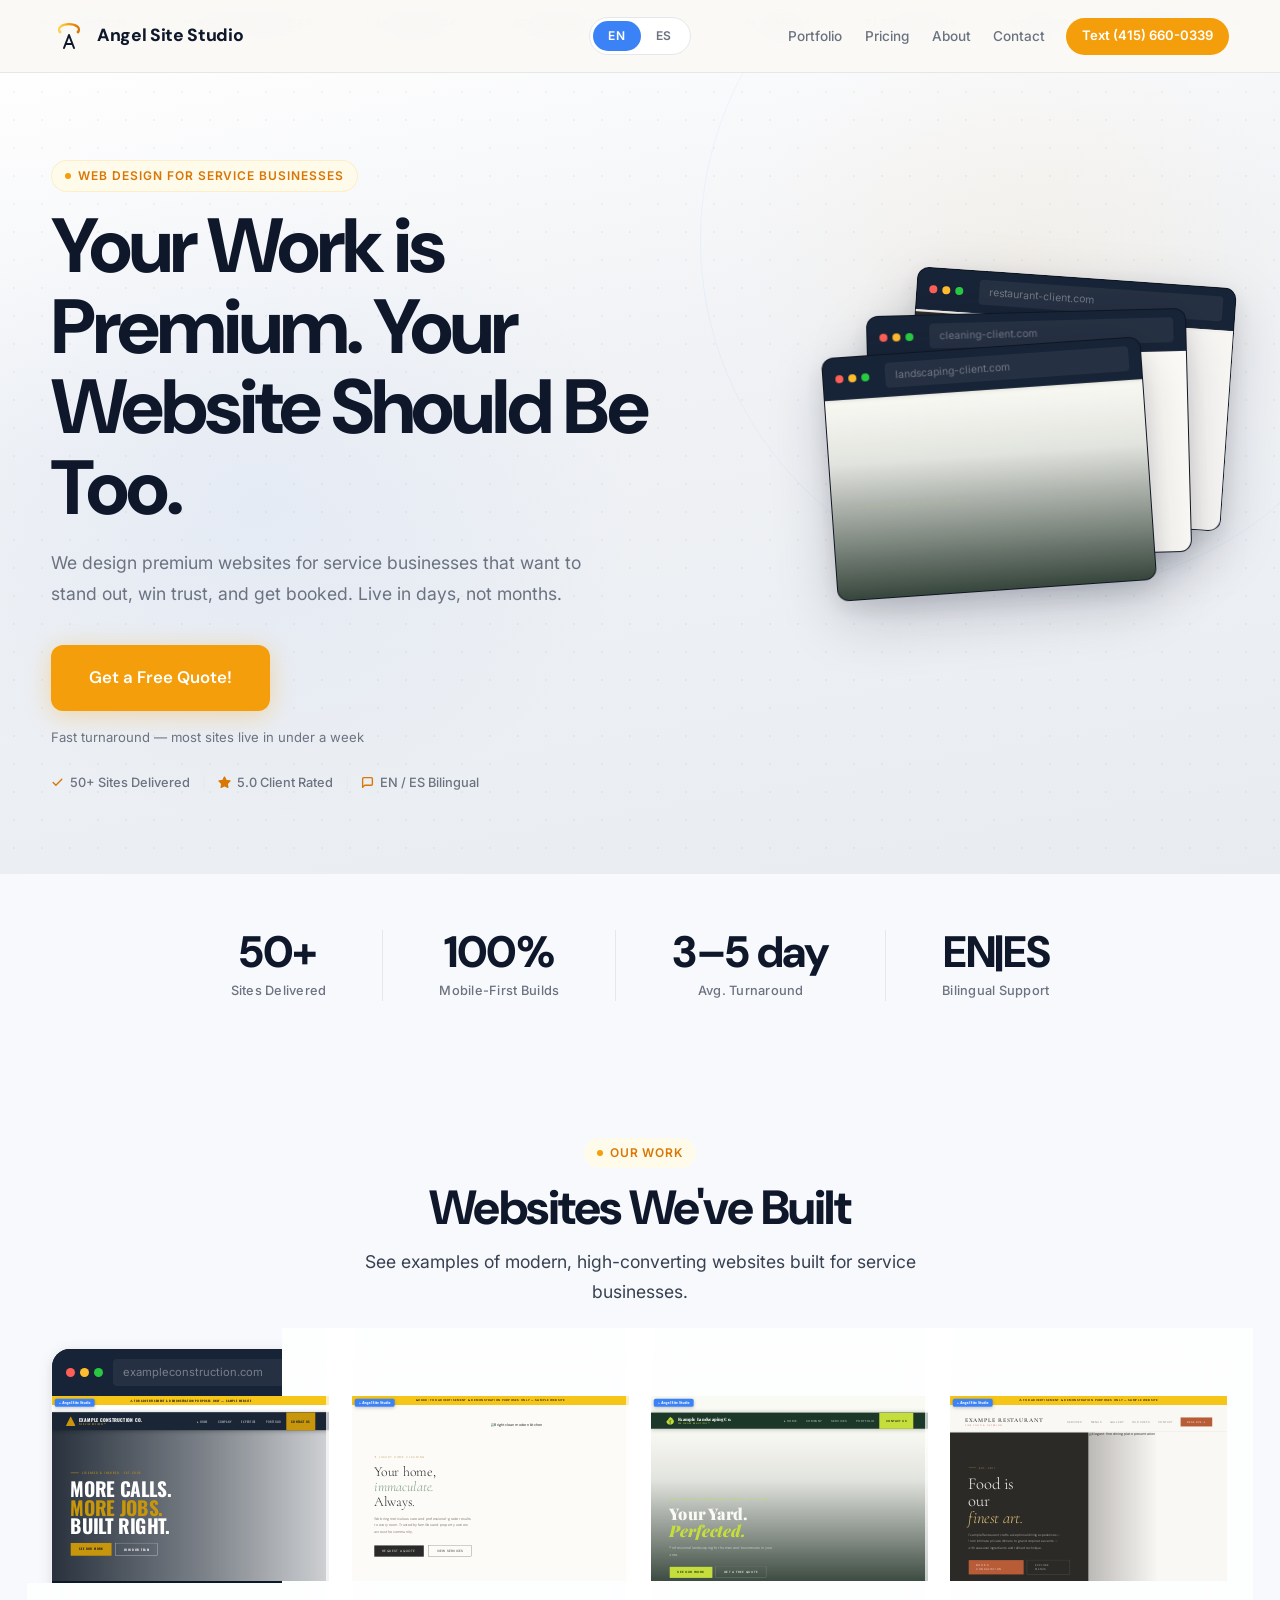
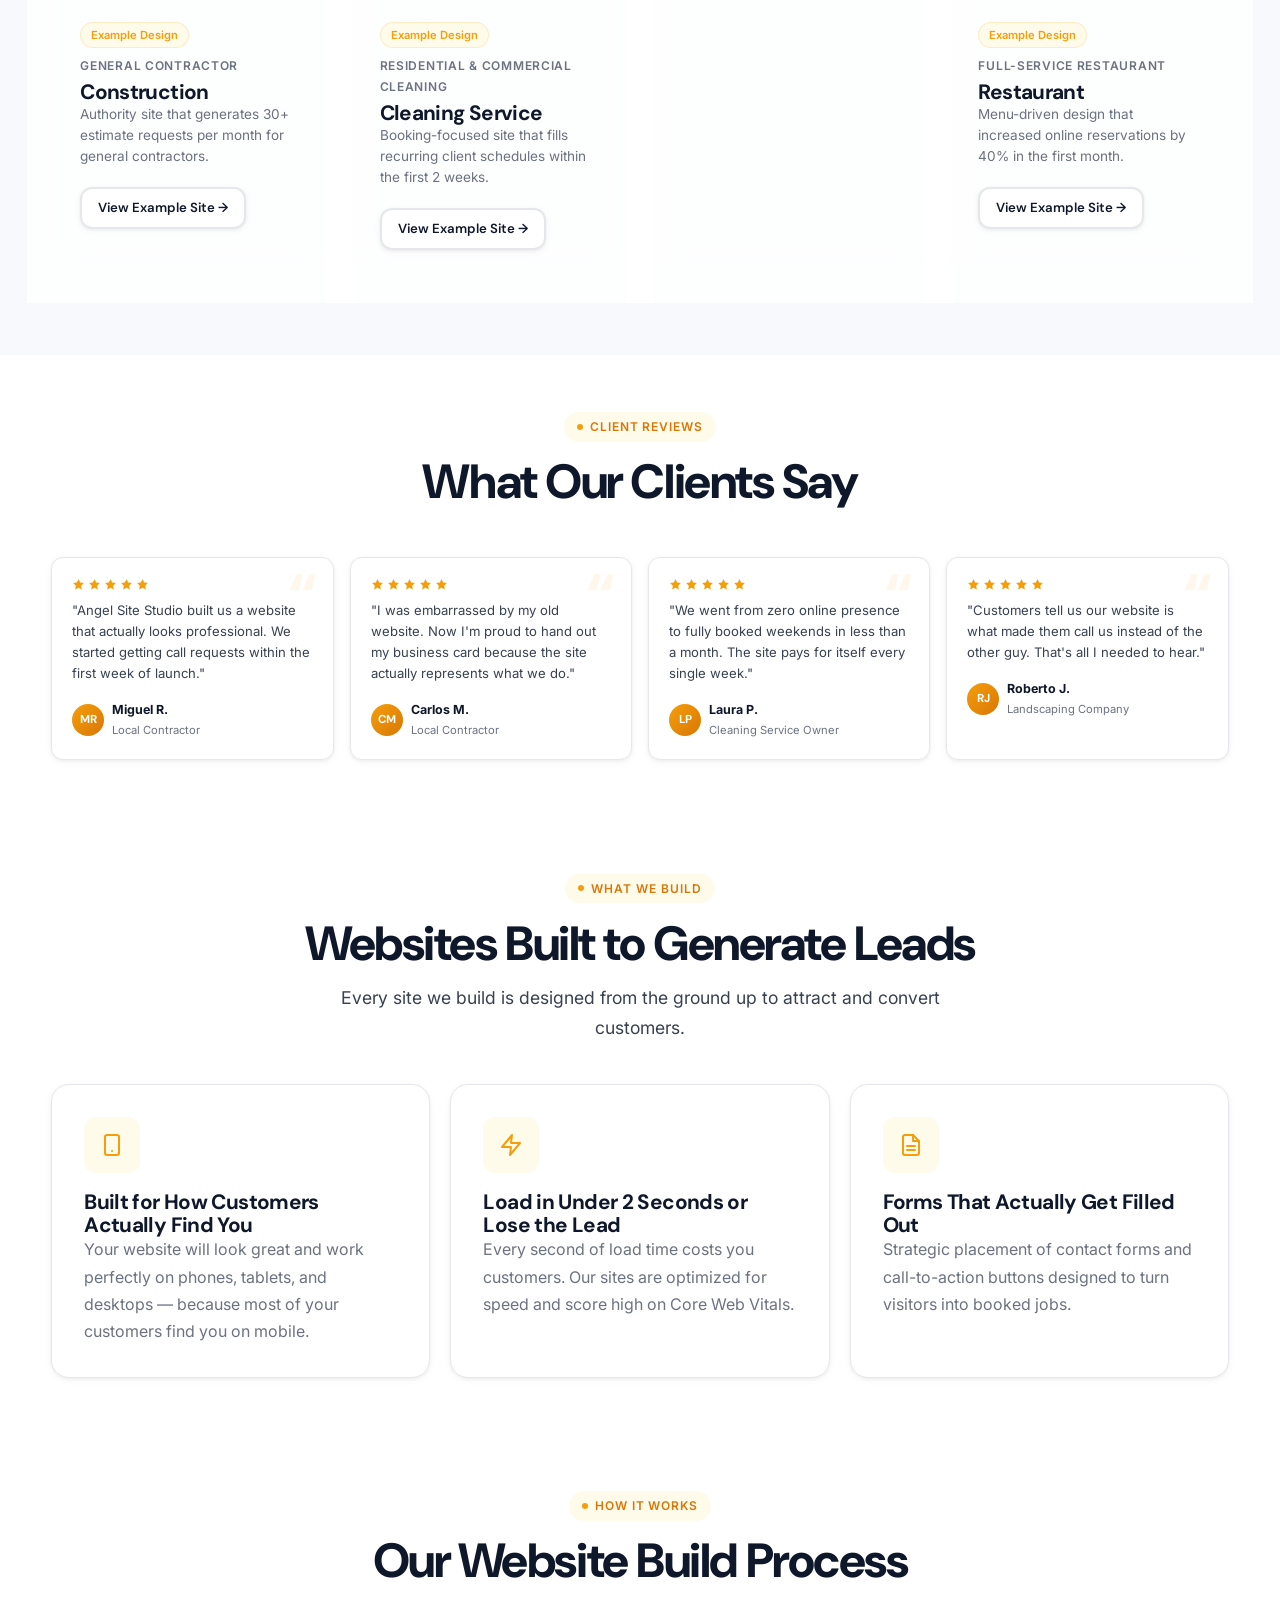
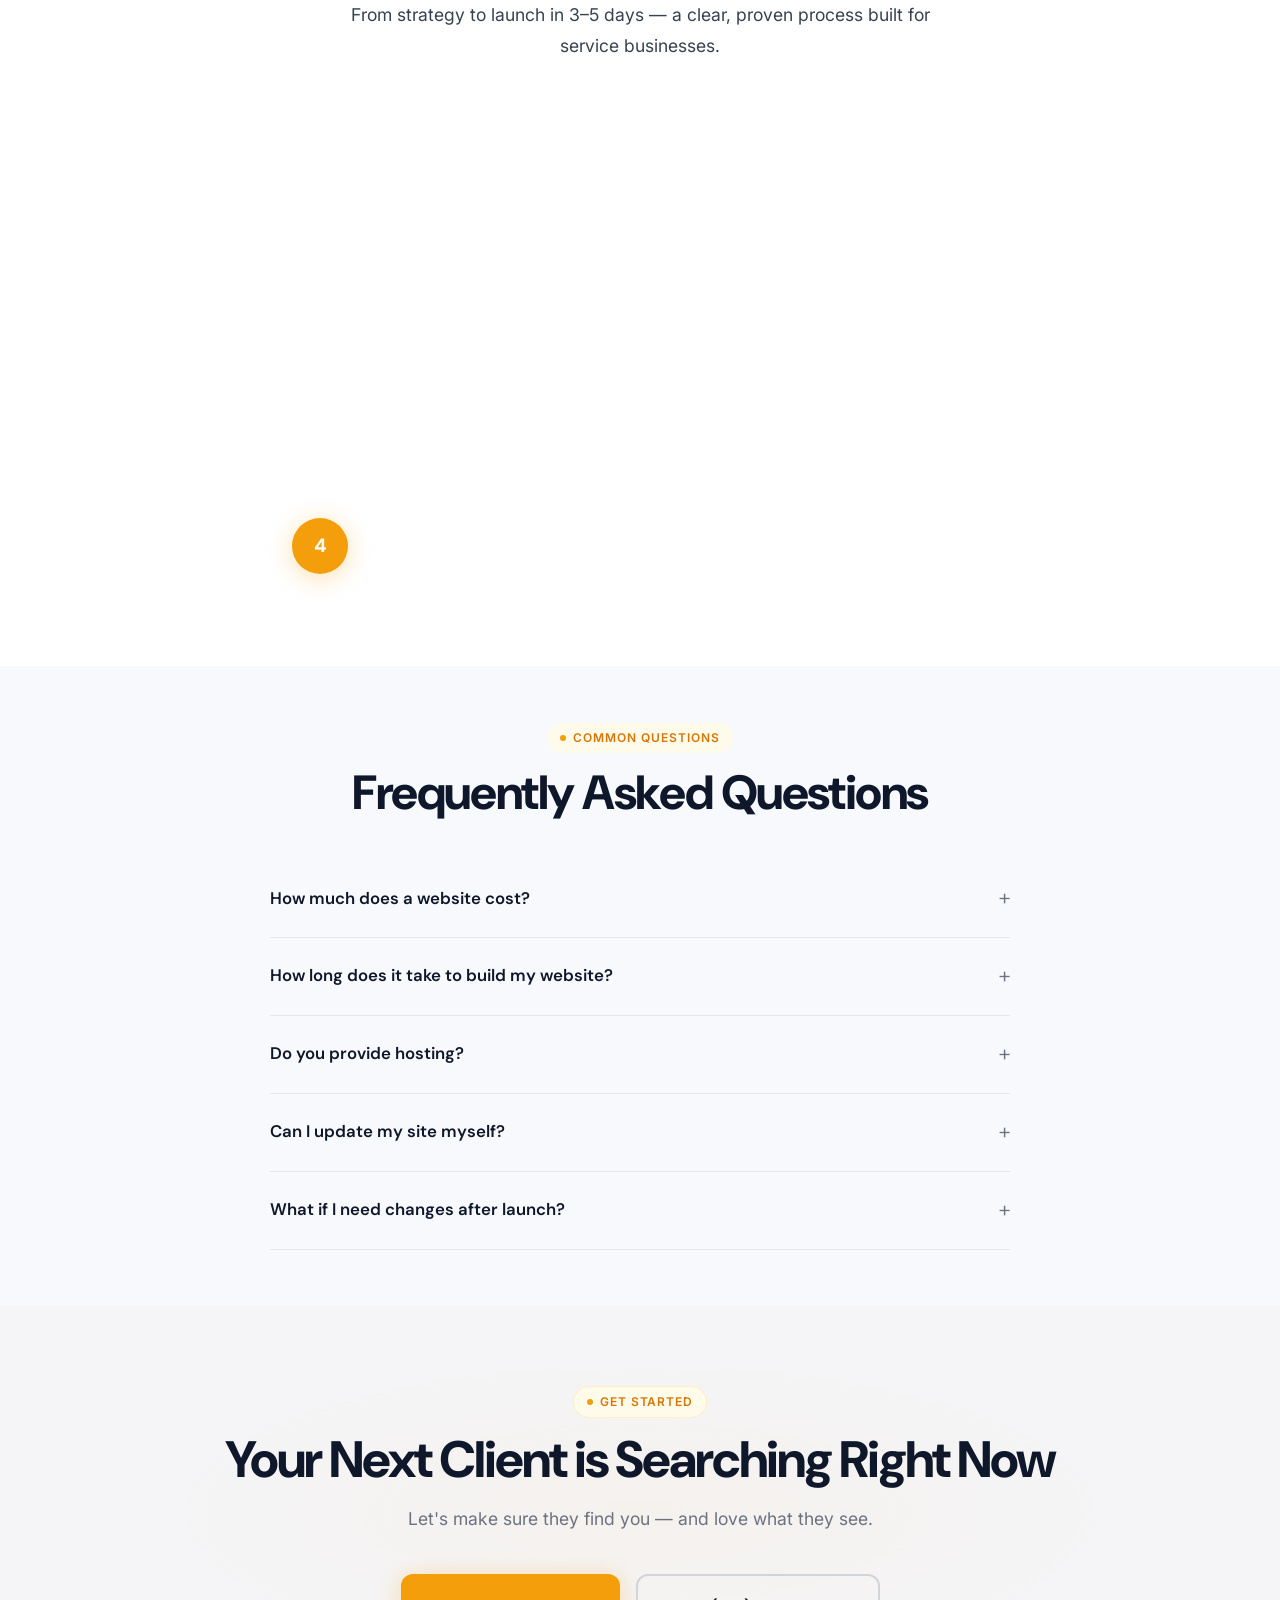
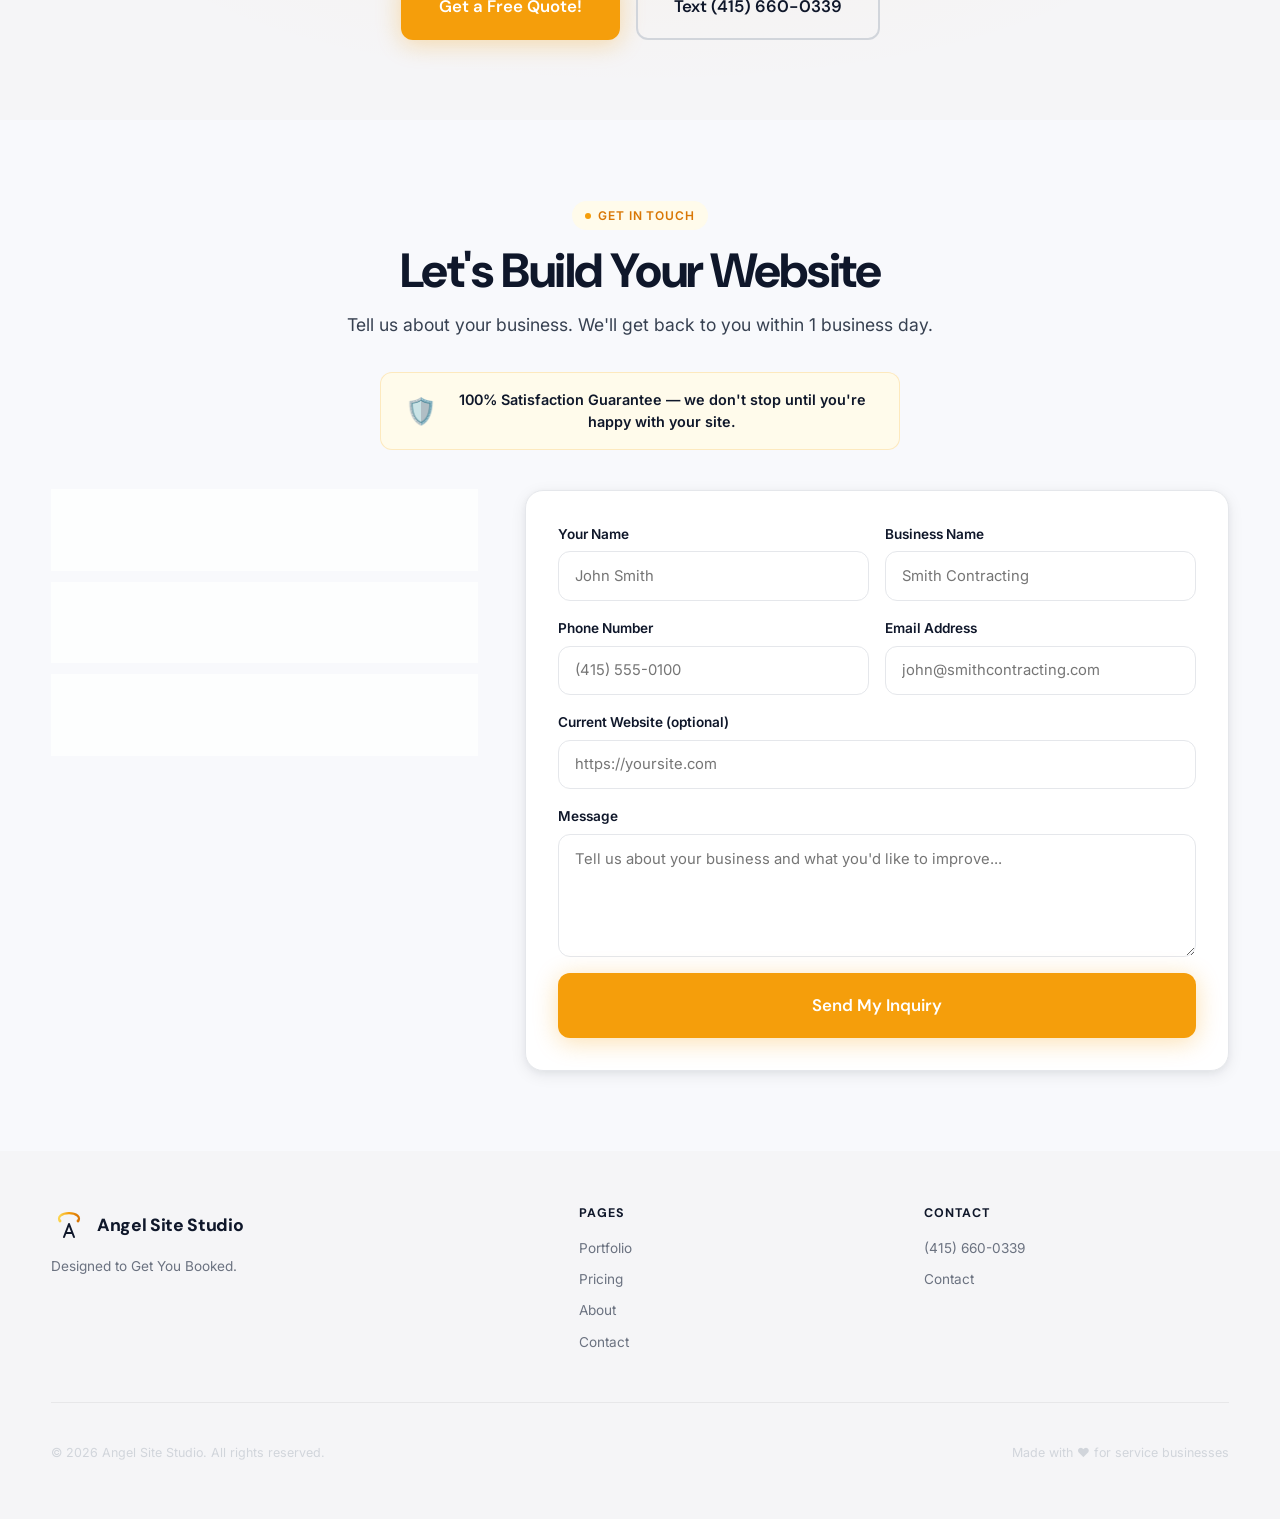
==== commit e032c0ce: "Launch-ready: complete site redesign + new pages - Light Apple-style theme across entire site - New " ====
--- a/index.html
+++ b/index.html
@@ -3,6 +3,8 @@
 <head>
   <meta charset="UTF-8" />
   <meta name="viewport" content="width=device-width, initial-scale=1.0" />
+  <meta http-equiv="X-Content-Type-Options" content="nosniff" />
+  <meta name="referrer" content="strict-origin-when-cross-origin" />
   <title>Angel Site Studio — Premium Websites for Service Businesses</title>
   <meta name="description" content="Angel Site Studio builds modern, high-converting websites for contractors, cleaning companies, landscaping businesses, and restaurants. Get more leads online." />
   <meta name="theme-color" content="#3B82F6" />
@@ -49,11 +51,10 @@
 
     <!-- Nav links (right) -->
     <nav class="nav" id="main-nav" role="navigation">
-      <a href="services.html"  data-i18n="nav_services">Services</a>
-      <a href="#portfolio" data-i18n="nav_portfolio">Portfolio</a>
-      <a href="#process"       data-i18n="nav_process">Process</a>
-      <a href="pricing.html"   data-i18n="nav_pricing">Pricing</a>
-      <a href="contact.html"   data-i18n="nav_contact">Contact</a>
+      <a href="portfolio.html" data-i18n="nav_portfolio">Portfolio</a>
+      <a href="pricing.html"  data-i18n="nav_pricing">Pricing</a>
+      <a href="about.html"    data-i18n="nav_about">About</a>
+      <a href="contact.html"  data-i18n="nav_contact">Contact</a>
       <a class="btn-call" href="sms:+14156600339" data-i18n="nav_call">
         <svg viewBox="0 0 24 24" aria-hidden="true"><path d="M21 15a2 2 0 01-2 2H7l-4 4V5a2 2 0 012-2h14a2 2 0 012 2z"/></svg>
         Text (415) 660-0339
@@ -67,6 +68,40 @@
      HERO
      ============================================================ -->
 <main>
+
+<!-- MARQUEE TICKER — Industries we serve -->
+<div class="marquee-band" aria-hidden="true">
+  <div class="marquee-track">
+    <div class="marquee-inner">
+      <span class="mq-item">Construction</span><span class="mq-sep">•</span>
+      <span class="mq-item">Cleaning Services</span><span class="mq-sep">•</span>
+      <span class="mq-item">Landscaping</span><span class="mq-sep">•</span>
+      <span class="mq-item">Restaurants</span><span class="mq-sep">•</span>
+      <span class="mq-item">HVAC</span><span class="mq-sep">•</span>
+      <span class="mq-item">Plumbers</span><span class="mq-sep">•</span>
+      <span class="mq-item">Electricians</span><span class="mq-sep">•</span>
+      <span class="mq-item">Roofers</span><span class="mq-sep">•</span>
+      <span class="mq-item">Barbers &amp; Salons</span><span class="mq-sep">•</span>
+      <span class="mq-item">Auto Repair</span><span class="mq-sep">•</span>
+      <span class="mq-item">Pressure Washing</span><span class="mq-sep">•</span>
+      <span class="mq-item">Pest Control</span><span class="mq-sep">•</span>
+    </div>
+    <div class="marquee-inner" aria-hidden="true">
+      <span class="mq-item">Construction</span><span class="mq-sep">•</span>
+      <span class="mq-item">Cleaning Services</span><span class="mq-sep">•</span>
+      <span class="mq-item">Landscaping</span><span class="mq-sep">•</span>
+      <span class="mq-item">Restaurants</span><span class="mq-sep">•</span>
+      <span class="mq-item">HVAC</span><span class="mq-sep">•</span>
+      <span class="mq-item">Plumbers</span><span class="mq-sep">•</span>
+      <span class="mq-item">Electricians</span><span class="mq-sep">•</span>
+      <span class="mq-item">Roofers</span><span class="mq-sep">•</span>
+      <span class="mq-item">Barbers &amp; Salons</span><span class="mq-sep">•</span>
+      <span class="mq-item">Auto Repair</span><span class="mq-sep">•</span>
+      <span class="mq-item">Pressure Washing</span><span class="mq-sep">•</span>
+      <span class="mq-item">Pest Control</span><span class="mq-sep">•</span>
+    </div>
+  </div>
+</div>
 <section class="hero" aria-labelledby="hero-heading">
   <div class="hero-blob" aria-hidden="true"></div>
   <div class="hero-grid-overlay" aria-hidden="true"></div>
@@ -75,14 +110,14 @@
 
       <!-- Left: copy -->
       <div class="hero-content">
-        <span class="eyebrow-light" data-i18n="hero_eyebrow">Web Design Agency</span>
+        <span class="eyebrow-light" data-i18n="hero_eyebrow">Web Design for Service Businesses</span>
 
         <h1 id="hero-heading" data-i18n="hero_h1">
-          <em>More Calls. More Jobs.</em> One Website Built for Your Business.
+          Your Work is Premium. <em>Your Website Should Be Too.</em>
         </h1>
 
         <p class="hero-sub" data-i18n="hero_sub">
-          Stop losing leads to a slow, outdated site — we build high-converting websites for service businesses that need real results, not trophies. Priced for real people.
+          We design premium websites for service businesses that want to stand out, win trust, and get booked. Live in days, not months.
         </p>
 
         <div class="hero-cta">
@@ -91,11 +126,17 @@
           </a>
         </div>
 
+        <!-- Fast turnaround note -->
+        <div class="hero-avail" data-i18n="hero_avail">
+          <span class="avail-dot" aria-hidden="true"></span>
+          Fast turnaround — most sites live in under a week
+        </div>
+
         <!-- Trust proof row -->
         <div class="hero-proof" aria-label="Trust signals">
           <span class="proof-item">
             <svg viewBox="0 0 24 24" aria-hidden="true"><polyline points="20 6 9 17 4 12"/></svg>
-            <span data-i18n="proof_1">15+ Sites Delivered</span>
+            <span data-i18n="proof_1">50+ Sites Delivered</span>
           </span>
           <span class="proof-sep" aria-hidden="true">|</span>
           <span class="proof-item proof-star">
@@ -110,102 +151,46 @@
         </div>
       </div>
 
-      <!-- Right: CSS browser mockup (no image) -->
+      <!-- Right: Multi-site showcase (3 stacked frames) -->
       <div class="hero-visual" aria-hidden="true">
-        <div class="browser-mock">
-          <div class="bm-bar">
-            <div class="bm-dots">
-              <span class="bm-dot bm-r"></span>
-              <span class="bm-dot bm-y"></span>
-              <span class="bm-dot bm-g"></span>
-            </div>
-            <div class="bm-url-bar">angelclient.com</div>
-          </div>
-          <div class="bm-body">
-            <div class="bm-nav">
-              <div class="bm-nav-logo"></div>
-              <div class="bm-nav-links">
-                <div class="bm-nav-link"></div>
-                <div class="bm-nav-link"></div>
-                <div class="bm-nav-link bm-nav-cta"></div>
-              </div>
-            </div>
-            <!-- Growth dashboard: leads bar chart -->
-            <div class="bm-dashboard">
-              <div class="bm-dash-header">
-                <div class="bm-dash-title">New Leads — Last 6 Months</div>
-                <div class="bm-dash-badge">↑ 47%</div>
-              </div>
-              <div class="bm-chart-wrap">
-                <div class="bm-bars">
-                  <div class="bm-bar-col" style="--bh:32%"></div>
-                  <div class="bm-bar-col" style="--bh:44%"></div>
-                  <div class="bm-bar-col" style="--bh:38%"></div>
-                  <div class="bm-bar-col" style="--bh:56%"></div>
-                  <div class="bm-bar-col" style="--bh:68%"></div>
-                  <div class="bm-bar-col bm-bar-hi" style="--bh:88%"></div>
-                </div>
-              </div>
-              <div class="bm-kpis">
-                <div class="bm-kpi">
-                  <div class="bm-kpi-dot bm-kpi-green"></div>
-                  <div class="bm-kpi-text">+31 Calls</div>
-                </div>
-                <div class="bm-kpi">
-                  <div class="bm-kpi-dot bm-kpi-gold"></div>
-                  <div class="bm-kpi-text">+18 Jobs</div>
-                </div>
-                <div class="bm-kpi">
-                  <div class="bm-kpi-dot bm-kpi-blue"></div>
-                  <div class="bm-kpi-text">+$12k Revenue</div>
-                </div>
-              </div>
-            </div>
-          </div>
-        </div>
-        <div class="bm-glow" aria-hidden="true"></div>
+        <div class="hero-showcase" id="hero-showcase-click" style="cursor:pointer">
+
+          <div class="showcase-frame showcase-back">
+            <div class="browser-bar">
+              <div class="b-dots"><span class="b-dot r"></span><span class="b-dot y"></span><span class="b-dot g"></span></div>
+              <span class="b-url">restaurant-client.com</span>
+            </div>
+            <div class="showcase-screen">
+              <iframe src="examples/angel-restaurants.html#main-content" loading="lazy" tabindex="-1" title="Restaurant website example"></iframe>
+            </div>
+          </div>
+
+          <div class="showcase-frame showcase-mid">
+            <div class="browser-bar">
+              <div class="b-dots"><span class="b-dot r"></span><span class="b-dot y"></span><span class="b-dot g"></span></div>
+              <span class="b-url">cleaning-client.com</span>
+            </div>
+            <div class="showcase-screen">
+              <iframe src="examples/angel-cleaning-service.html#main-content" loading="lazy" tabindex="-1" title="Cleaning service website example"></iframe>
+            </div>
+          </div>
+
+          <div class="showcase-frame showcase-front">
+            <div class="browser-bar">
+              <div class="b-dots"><span class="b-dot r"></span><span class="b-dot y"></span><span class="b-dot g"></span></div>
+              <span class="b-url">landscaping-client.com</span>
+            </div>
+            <div class="showcase-screen">
+              <iframe src="examples/angel-landscaping.html#main-content" loading="lazy" tabindex="-1" title="Landscaping website example"></iframe>
+            </div>
+          </div>
+
+        </div>
       </div>
 
     </div>
   </div>
 </section>
-
-
-<!-- ============================================================
-     MARQUEE TICKER
-     ============================================================ -->
-<div class="marquee-band" aria-hidden="true">
-  <div class="marquee-track">
-    <div class="marquee-inner">
-      <span class="mq-item">Construction Websites</span><span class="mq-sep">•</span>
-      <span class="mq-item">Cleaning Services</span><span class="mq-sep">•</span>
-      <span class="mq-item">Landscaping</span><span class="mq-sep">•</span>
-      <span class="mq-item">Restaurants</span><span class="mq-sep">•</span>
-      <span class="mq-item">General Contractors</span><span class="mq-sep">•</span>
-      <span class="mq-item">HVAC</span><span class="mq-sep">•</span>
-      <span class="mq-item">Plumbers</span><span class="mq-sep">•</span>
-      <span class="mq-item">Electricians</span><span class="mq-sep">•</span>
-      <span class="mq-item">Roofers</span><span class="mq-sep">•</span>
-      <span class="mq-item">Lawn Care</span><span class="mq-sep">•</span>
-      <span class="mq-item">Pest Control</span><span class="mq-sep">•</span>
-      <span class="mq-item">Auto Repair</span><span class="mq-sep">•</span>
-    </div>
-    <div class="marquee-inner" aria-hidden="true">
-      <span class="mq-item">Construction Websites</span><span class="mq-sep">•</span>
-      <span class="mq-item">Cleaning Services</span><span class="mq-sep">•</span>
-      <span class="mq-item">Landscaping</span><span class="mq-sep">•</span>
-      <span class="mq-item">Restaurants</span><span class="mq-sep">•</span>
-      <span class="mq-item">General Contractors</span><span class="mq-sep">•</span>
-      <span class="mq-item">HVAC</span><span class="mq-sep">•</span>
-      <span class="mq-item">Plumbers</span><span class="mq-sep">•</span>
-      <span class="mq-item">Electricians</span><span class="mq-sep">•</span>
-      <span class="mq-item">Roofers</span><span class="mq-sep">•</span>
-      <span class="mq-item">Lawn Care</span><span class="mq-sep">•</span>
-      <span class="mq-item">Pest Control</span><span class="mq-sep">•</span>
-      <span class="mq-item">Auto Repair</span><span class="mq-sep">•</span>
-    </div>
-  </div>
-</div>
 
 
 <!-- ============================================================
@@ -215,7 +200,7 @@
   <div class="container">
     <div class="trust-bar-inner">
       <div class="stat-item reveal">
-        <span class="stat-num" data-i18n="stat1_num">15+</span>
+        <span class="stat-num" data-i18n="stat1_num">50+</span>
         <span class="stat-label" data-i18n="stat1_label">Sites Delivered</span>
       </div>
       <div class="stat-item reveal">
@@ -262,7 +247,7 @@
         <span class="badge-example" data-i18n="port_p1_badge">Example Design</span>
         <p class="port-industry" data-i18n="port_p1_sub">General Contractor</p>
         <h3 data-i18n="port_p1_h">Construction</h3>
-        <p class="port-desc" data-i18n="port_p1_desc">A professional authority site built to generate estimate requests from homeowners.</p>
+        <p class="port-desc" data-i18n="port_p1_desc">Authority site that generates 30+ estimate requests per month for general contractors.</p>
         <a class="btn btn-secondary btn-sm" href="examples/angel-construction-hoeft.html" data-i18n="port_p1_btn">View Example Site →</a>
       </article>
 
@@ -280,7 +265,7 @@
         <span class="badge-example" data-i18n="port_p2_badge">Example Design</span>
         <p class="port-industry" data-i18n="port_p2_sub">Residential &amp; Commercial Cleaning</p>
         <h3 data-i18n="port_p2_h">Cleaning Service</h3>
-        <p class="port-desc" data-i18n="port_p2_desc">Clean, conversion-focused site with quick booking form and service area page.</p>
+        <p class="port-desc" data-i18n="port_p2_desc">Booking-focused site that fills recurring client schedules within the first 2 weeks.</p>
         <a class="btn btn-secondary btn-sm" href="examples/angel-cleaning-service.html" data-i18n="port_p2_btn">View Example Site →</a>
       </article>
 
@@ -298,7 +283,7 @@
         <span class="badge-example" data-i18n="port_p3_badge">Example Design</span>
         <p class="port-industry" data-i18n="port_p3_sub">Lawn Care &amp; Landscaping</p>
         <h3 data-i18n="port_p3_h">Landscaping</h3>
-        <p class="port-desc" data-i18n="port_p3_desc">Gallery-led design that lets the work speak — with quote request CTAs throughout.</p>
+        <p class="port-desc" data-i18n="port_p3_desc">Gallery-led design that converts seasonal browsers into year-round maintenance contracts.</p>
         <a class="btn btn-secondary btn-sm" href="examples/angel-landscaping.html" data-i18n="port_p3_btn">View Example Site →</a>
       </article>
 
@@ -316,7 +301,7 @@
         <span class="badge-example" data-i18n="port_p4_badge">Example Design</span>
         <p class="port-industry" data-i18n="port_p4_sub">Full-Service Restaurant</p>
         <h3 data-i18n="port_p4_h">Restaurant</h3>
-        <p class="port-desc" data-i18n="port_p4_desc">Menu and reservation focused design that drives foot traffic and online orders.</p>
+        <p class="port-desc" data-i18n="port_p4_desc">Menu-driven design that increased online reservations by 40% in the first month.</p>
         <a class="btn btn-secondary btn-sm" href="examples/angel-restaurants.html" data-i18n="port_p4_btn">View Example Site →</a>
       </article>
 
@@ -350,7 +335,7 @@
           <div class="author-avatar" aria-hidden="true">MR</div>
           <div>
             <div class="author-name" data-i18n="t1_name">Miguel R.</div>
-            <div class="author-biz" data-i18n="t1_biz">Barrios Construction</div>
+            <div class="author-biz" data-i18n="t1_biz">Local Contractor</div>
           </div>
         </div>
       </article>
@@ -373,61 +358,49 @@
         </div>
       </article>
 
+      <article class="testi-card reveal">
+        <div class="stars" aria-label="5 out of 5 stars" role="img">
+          <svg class="star" viewBox="0 0 24 24"><polygon points="12 2 15.09 8.26 22 9.27 17 14.14 18.18 21.02 12 17.77 5.82 21.02 7 14.14 2 9.27 8.91 8.26 12 2"/></svg>
+          <svg class="star" viewBox="0 0 24 24"><polygon points="12 2 15.09 8.26 22 9.27 17 14.14 18.18 21.02 12 17.77 5.82 21.02 7 14.14 2 9.27 8.91 8.26 12 2"/></svg>
+          <svg class="star" viewBox="0 0 24 24"><polygon points="12 2 15.09 8.26 22 9.27 17 14.14 18.18 21.02 12 17.77 5.82 21.02 7 14.14 2 9.27 8.91 8.26 12 2"/></svg>
+          <svg class="star" viewBox="0 0 24 24"><polygon points="12 2 15.09 8.26 22 9.27 17 14.14 18.18 21.02 12 17.77 5.82 21.02 7 14.14 2 9.27 8.91 8.26 12 2"/></svg>
+          <svg class="star" viewBox="0 0 24 24"><polygon points="12 2 15.09 8.26 22 9.27 17 14.14 18.18 21.02 12 17.77 5.82 21.02 7 14.14 2 9.27 8.91 8.26 12 2"/></svg>
+        </div>
+        <p class="testi-quote" data-i18n="t3_quote">"We went from zero online presence to fully booked weekends in less than a month. The site pays for itself every single week."</p>
+        <div class="testi-author">
+          <div class="author-avatar" aria-hidden="true">LP</div>
+          <div>
+            <div class="author-name" data-i18n="t3_name">Laura P.</div>
+            <div class="author-biz" data-i18n="t3_biz">Cleaning Service Owner</div>
+          </div>
+        </div>
+      </article>
+
+      <article class="testi-card reveal">
+        <div class="stars" aria-label="5 out of 5 stars" role="img">
+          <svg class="star" viewBox="0 0 24 24"><polygon points="12 2 15.09 8.26 22 9.27 17 14.14 18.18 21.02 12 17.77 5.82 21.02 7 14.14 2 9.27 8.91 8.26 12 2"/></svg>
+          <svg class="star" viewBox="0 0 24 24"><polygon points="12 2 15.09 8.26 22 9.27 17 14.14 18.18 21.02 12 17.77 5.82 21.02 7 14.14 2 9.27 8.91 8.26 12 2"/></svg>
+          <svg class="star" viewBox="0 0 24 24"><polygon points="12 2 15.09 8.26 22 9.27 17 14.14 18.18 21.02 12 17.77 5.82 21.02 7 14.14 2 9.27 8.91 8.26 12 2"/></svg>
+          <svg class="star" viewBox="0 0 24 24"><polygon points="12 2 15.09 8.26 22 9.27 17 14.14 18.18 21.02 12 17.77 5.82 21.02 7 14.14 2 9.27 8.91 8.26 12 2"/></svg>
+          <svg class="star" viewBox="0 0 24 24"><polygon points="12 2 15.09 8.26 22 9.27 17 14.14 18.18 21.02 12 17.77 5.82 21.02 7 14.14 2 9.27 8.91 8.26 12 2"/></svg>
+        </div>
+        <p class="testi-quote" data-i18n="t4_quote">"Customers tell us our website is what made them call us instead of the other guy. That's all I needed to hear."</p>
+        <div class="testi-author">
+          <div class="author-avatar" aria-hidden="true">RJ</div>
+          <div>
+            <div class="author-name" data-i18n="t4_name">Roberto J.</div>
+            <div class="author-biz" data-i18n="t4_biz">Landscaping Company</div>
+          </div>
+        </div>
+      </article>
+
     </div>
   </div>
 </section>
 
 
 <!-- ============================================================
-     SECTION 3 — TRUST SECTION
-     ============================================================ -->
-<section class="section bg-ivory" id="trust" aria-labelledby="trust-heading">
-  <div class="container">
-    <div class="section-header">
-      <span class="eyebrow" data-i18n="trust_eyebrow">Why Choose Us</span>
-      <h2 id="trust-heading" data-i18n="trust_h2">Why Businesses Choose Angel Site Studio</h2>
-      <p class="lead" data-i18n="trust_lead">We specialize in one thing: helping service businesses look professional online and get more customers.</p>
-    </div>
-
-    <!-- Row 1: 3 cards -->
-    <div class="trust-row1">
-      <article class="card-clean reveal">
-        <div class="icon-wrap" aria-hidden="true">🏆</div>
-        <h3 data-i18n="trust1_h">Professional Modern Websites</h3>
-        <p data-i18n="trust1_p">Designs that make your business look established and trustworthy from the very first click.</p>
-      </article>
-      <article class="card-clean reveal">
-        <div class="icon-wrap" aria-hidden="true">🎯</div>
-        <h3 data-i18n="trust2_h">Built to Convert Visitors</h3>
-        <p data-i18n="trust2_p">Every page is structured to turn browsers into customers who call, book, or request a quote.</p>
-      </article>
-      <article class="card-clean reveal">
-        <div class="icon-wrap" aria-hidden="true">📱</div>
-        <h3 data-i18n="trust3_h">Mobile-First by Default</h3>
-        <p data-i18n="trust3_p">Most of your customers find you on their phone. We design for that reality — always.</p>
-      </article>
-    </div>
-
-    <!-- Row 2: 2 cards centered -->
-    <div class="trust-row2">
-      <article class="card-clean reveal">
-        <div class="icon-wrap" aria-hidden="true">⚡</div>
-        <h3 data-i18n="trust4_h">Fast Turnaround: 3–5 Days</h3>
-        <p data-i18n="trust4_p">No months-long delays. You'll have a live, professional website in 3 to 5 days.</p>
-      </article>
-      <article class="card-clean reveal">
-        <div class="icon-wrap" aria-hidden="true">📞</div>
-        <h3 data-i18n="trust5_h">Easy Contact for Customers</h3>
-        <p data-i18n="trust5_p">Click-to-call buttons, clean forms, and clear CTAs make it effortless for customers to reach you.</p>
-      </article>
-    </div>
-
-  </div>
-</section>
-
-
-<!-- ============================================================
-     SECTION 4 — FEATURES / WHY DIFFERENT
+     SECTION 3 — WHAT MAKES US DIFFERENT
      ============================================================ -->
 <section class="section-sm bg-white" id="features" aria-labelledby="feat-heading">
   <div class="container">
@@ -443,7 +416,7 @@
         <div class="icon-wrap" aria-hidden="true">
           <svg viewBox="0 0 24 24"><rect x="5" y="2" width="14" height="20" rx="2"/><line x1="12" y1="18" x2="12.01" y2="18"/></svg>
         </div>
-        <h3 data-i18n="feat1_h">Mobile-First Design</h3>
+        <h3 data-i18n="feat1_h">Built for How Customers Actually Find You</h3>
         <p data-i18n="feat1_p">Your website will look great and work perfectly on phones, tablets, and desktops — because most of your customers find you on mobile.</p>
       </article>
 
@@ -451,7 +424,7 @@
         <div class="icon-wrap" aria-hidden="true">
           <svg viewBox="0 0 24 24"><polygon points="13 2 3 14 12 14 11 22 21 10 12 10 13 2"/></svg>
         </div>
-        <h3 data-i18n="feat2_h">Lightning Fast Speed</h3>
+        <h3 data-i18n="feat2_h">Load in Under 2 Seconds or Lose the Lead</h3>
         <p data-i18n="feat2_p">Every second of load time costs you customers. Our sites are optimized for speed and score high on Core Web Vitals.</p>
       </article>
 
@@ -459,16 +432,8 @@
         <div class="icon-wrap" aria-hidden="true">
           <svg viewBox="0 0 24 24"><path d="M14 2H6a2 2 0 00-2 2v16a2 2 0 002 2h12a2 2 0 002-2V8z"/><polyline points="14 2 14 8 20 8"/><line x1="16" y1="13" x2="8" y2="13"/><line x1="16" y1="17" x2="8" y2="17"/></svg>
         </div>
-        <h3 data-i18n="feat3_h">Lead Capture Forms</h3>
+        <h3 data-i18n="feat3_h">Forms That Actually Get Filled Out</h3>
         <p data-i18n="feat3_p">Strategic placement of contact forms and call-to-action buttons designed to turn visitors into booked jobs.</p>
-      </article>
-
-      <article class="card-clean reveal">
-        <div class="icon-wrap" aria-hidden="true">
-          <svg viewBox="0 0 24 24"><path d="M22 11.08V12a10 10 0 11-5.93-9.14"/><polyline points="22 4 12 14.01 9 11.01"/></svg>
-        </div>
-        <h3 data-i18n="feat4_h">Seamless Launch &amp; Management</h3>
-        <p data-i18n="feat4_p">From design to deployment, we handle everything — your website goes live hassle-free and stays running smoothly.</p>
       </article>
 
     </div>
@@ -538,13 +503,65 @@
 
 
 <!-- ============================================================
-     SECTION 6 — FINAL CTA BAND
+     SECTION 6 — FAQ
+     ============================================================ -->
+<section class="section-sm bg-ivory" id="faq" aria-labelledby="faq-heading">
+  <div class="container">
+    <div class="section-header">
+      <span class="eyebrow" data-i18n="faq_eyebrow">Common Questions</span>
+      <h2 id="faq-heading" data-i18n="faq_h2">Frequently Asked Questions</h2>
+    </div>
+
+    <div class="faq-grid">
+
+      <div class="accordion-item">
+        <button class="accordion-btn" data-i18n="faq1_q">How much does a website cost?</button>
+        <div class="accordion-body">
+          <p data-i18n="faq1_a">Every project is different. We offer flexible plans from single-page starter sites to full multi-page business suites. Contact us for a free, no-obligation quote tailored to your business.</p>
+        </div>
+      </div>
+
+      <div class="accordion-item">
+        <button class="accordion-btn" data-i18n="faq2_q">How long does it take to build my website?</button>
+        <div class="accordion-body">
+          <p data-i18n="faq2_a">Most websites are designed, built, and launched within 3-5 business days. Complex projects with custom features may take a bit longer, but we'll give you a clear timeline upfront.</p>
+        </div>
+      </div>
+
+      <div class="accordion-item">
+        <button class="accordion-btn" data-i18n="faq3_q">Do you provide hosting?</button>
+        <div class="accordion-body">
+          <p data-i18n="faq3_a">Yes. We handle hosting, security, and uptime so you don't have to worry about the technical side. Your site stays fast, secure, and always online.</p>
+        </div>
+      </div>
+
+      <div class="accordion-item">
+        <button class="accordion-btn" data-i18n="faq4_q">Can I update my site myself?</button>
+        <div class="accordion-body">
+          <p data-i18n="faq4_a">You can — but you don't have to. We handle updates for you so you can focus on running your business. Just text or call us with changes and we'll take care of it.</p>
+        </div>
+      </div>
+
+      <div class="accordion-item">
+        <button class="accordion-btn" data-i18n="faq5_q">What if I need changes after launch?</button>
+        <div class="accordion-body">
+          <p data-i18n="faq5_a">We've got you covered. Post-launch updates — new photos, service changes, seasonal promotions — are part of our ongoing support. Your site stays current without the hassle.</p>
+        </div>
+      </div>
+
+    </div>
+  </div>
+</section>
+
+
+<!-- ============================================================
+     SECTION 7 — FINAL CTA BAND
      ============================================================ -->
 <section class="cta-band" aria-labelledby="cta-heading">
   <div class="container cta-band-inner">
     <span class="eyebrow-light reveal" data-i18n="cta_eyebrow">Get Started</span>
-    <h2 id="cta-heading" class="reveal" data-i18n="cta_h2">Ready to Upgrade Your Website?</h2>
-    <p class="reveal" data-i18n="cta_p">Get a custom strategy and quote for your business website.</p>
+    <h2 id="cta-heading" class="reveal" data-i18n="cta_h2">Your Next Client is Searching Right Now</h2>
+    <p class="reveal" data-i18n="cta_p">Let's make sure they find you — and love what they see.</p>
     <div class="cta-btns reveal">
       <a class="btn btn-primary btn-lg" href="contact.html" data-i18n="cta_btn1">Get a Free Quote!</a>
       <a class="btn btn-ghost btn-lg" href="sms:+14156600339" data-i18n="cta_btn2">Text (415) 660-0339</a>
@@ -562,6 +579,10 @@
       <span class="eyebrow" data-i18n="contact_eyebrow">Get In Touch</span>
       <h2 id="contact-heading" data-i18n="contact_h2">Let's Build Your Website</h2>
       <p class="lead" data-i18n="contact_lead">Tell us about your business. We'll get back to you within 1 business day.</p>
+      <div class="guarantee-strip reveal">
+        <span class="guarantee-icon" aria-hidden="true">🛡️</span>
+        <p data-i18n="guarantee">100% Satisfaction Guarantee — we don't stop until you're happy with your site.</p>
+      </div>
     </div>
 
     <div class="contact-grid">
@@ -606,7 +627,7 @@
           <p data-i18n="form_success_p">Thanks for reaching out. We'll be in touch within 1 business day.</p>
         </div>
 
-        <form id="contact-form" class="form-stack" action="https://formspree.io/f/YOUR_FORM_ID" method="POST" novalidate>
+        <form id="contact-form" class="form-stack" action="https://formspree.io/f/mdawyvdz" method="POST" novalidate>
           <div class="form-row">
             <div class="form-field">
               <label for="f-name" data-i18n="form_name">Your Name</label>
@@ -681,16 +702,15 @@
           </span>
           Angel Site Studio
         </a>
-        <p data-i18n="footer_tagline">Modern websites for service businesses that want more customers.</p>
+        <p data-i18n="footer_tagline">Designed to Get You Booked.</p>
       </div>
 
       <!-- Pages -->
       <nav class="footer-col" aria-label="Site pages">
         <h4 data-i18n="footer_pages">Pages</h4>
-        <a href="services.html"  data-i18n="nav_services">Services</a>
-        <a href="#portfolio" data-i18n="nav_portfolio">Portfolio</a>
-        <a href="#process"       data-i18n="nav_process">Process</a>
+        <a href="portfolio.html" data-i18n="nav_portfolio">Portfolio</a>
         <a href="pricing.html"   data-i18n="nav_pricing">Pricing</a>
+        <a href="about.html"     data-i18n="nav_about">About</a>
         <a href="contact.html"   data-i18n="nav_contact">Contact</a>
       </nav>
 
@@ -704,7 +724,7 @@
     </div>
 
     <div class="footer-bottom">
-      <span data-i18n="footer_copy">© 2025 Angel Site Studio. All rights reserved.</span>
+      <span data-i18n="footer_copy">&copy; 2026 Angel Site Studio. All rights reserved.</span>
       <span>Made with ♥ for service businesses</span>
     </div>
   </div>
--- a/css/styles.css
+++ b/css/styles.css
@@ -79,8 +79,8 @@
   --radius-xs:    8px;
 
   /* Spacing — 20% more breathing room */
-  --sec:          120px;
-  --sec-sm:       88px;
+  --sec:          80px;
+  --sec-sm:       56px;
 }
 
 /* ============================================================
@@ -120,8 +120,463 @@
 .bg-white   { background: var(--surface); }
 .bg-ivory   { background: var(--bg-soft); }
 
-.section-header { text-align: center; margin-bottom: 3.5rem; }
+.section-header { text-align: center; margin-bottom: 2.5rem; }
 .section-header .lead { margin: 0.75rem auto 0; }
+
+/* --- Industries strip (portfolio page) --- */
+.industries-strip { margin-top: 2rem; text-align: center; }
+.industries-label { font-size: 0.7rem; font-weight: 700; letter-spacing: 0.1em; text-transform: uppercase; color: var(--muted); margin-bottom: 0.75rem; }
+.industries-row { display: flex; flex-wrap: wrap; justify-content: center; gap: 0.5rem 1rem; }
+.industries-row span { font-size: 0.78rem; color: var(--text-secondary); white-space: nowrap; }
+
+/* --- Services page (compact) --- */
+.services-page { padding: 110px 0 var(--sec-sm); background: var(--bg); }
+.services-header-compact { text-align: center; margin-bottom: 2rem; }
+.services-header-compact h1 { font-size: clamp(1.8rem, 4vw, 2.4rem); font-weight: 800; }
+.services-compact-grid { display: grid; grid-template-columns: repeat(2, 1fr); gap: 1rem; max-width: 720px; margin: 0 auto; }
+.svc-compact { display: flex; gap: 0.75rem; align-items: flex-start; padding: 1.1rem; background: var(--bg-soft); border-radius: var(--radius-sm); border: 1px solid var(--border); transition: transform 0.2s; }
+.svc-compact:hover { transform: translateY(-2px); }
+.svc-compact .svc-icon { font-size: 1.4rem; flex-shrink: 0; margin-top: 2px; }
+.svc-compact h3 { font-size: 0.88rem; font-weight: 700; margin-bottom: 0.15rem; }
+.svc-compact p { font-size: 0.78rem; color: var(--muted); line-height: 1.5; }
+.services-cta-line { text-align: center; margin-top: 2rem; font-size: 0.88rem; color: var(--muted); }
+.services-cta-line a { color: var(--cta-dark); font-weight: 600; }
+@media (max-width: 640px) { .services-compact-grid { grid-template-columns: 1fr; } }
+
+/* --- Pricing page (compact) --- */
+.pricing-page { padding: 110px 0 var(--sec-sm); background: var(--bg); }
+.pricing-header { text-align: center; margin-bottom: 2rem; }
+.pricing-header h1 { font-size: clamp(1.8rem, 4vw, 2.4rem); font-weight: 800; margin-bottom: 0.4rem; }
+.pricing-header p { color: var(--muted); font-size: 0.95rem; }
+.pricing-tier { font-family: 'DM Sans', sans-serif; font-size: 1.6rem; font-weight: 800; color: #10b981; letter-spacing: 0.05em; margin-bottom: 0.4rem; text-align: center; }
+.pricing-card { padding: 1.5rem; }
+.pricing-card .pricing-desc { font-size: 0.82rem; margin-bottom: 1rem; }
+.pricing-card .list-check { margin-bottom: 1.25rem; }
+.pricing-card .list-check li { font-size: 0.8rem; }
+.pricing-note { text-align: center; margin-top: 1.5rem; font-size: 0.85rem; color: var(--muted); }
+.pricing-note a { color: var(--cta-dark); font-weight: 600; }
+
+/* --- Contact page (compact single column) --- */
+.contact-page { padding: 110px 0 var(--sec-sm); background: var(--bg); }
+.contact-center { max-width: 560px; margin: 0 auto; text-align: center; }
+.contact-center h1 { font-size: clamp(1.8rem, 4vw, 2.4rem); font-weight: 800; margin-bottom: 0.5rem; }
+.contact-sub { color: var(--muted); margin-bottom: 1rem; font-size: 0.95rem; }
+.contact-quick-info { display: flex; justify-content: center; gap: 0.5rem; flex-wrap: wrap; font-size: 0.8rem; color: var(--muted); margin-bottom: 2rem; }
+.contact-quick-info a { color: var(--cta-dark); font-weight: 600; }
+.contact-dot { color: var(--border); }
+.contact-center .form-stack { text-align: left; }
+.contact-center .form-field label { font-size: 0.82rem; }
+.contact-center input, .contact-center textarea { font-size: 0.9rem; padding: 0.6rem 0.85rem; }
+.contact-center textarea { resize: vertical; }
+
+/* --- About Page --- */
+
+/* Hero */
+.about-hero {
+  padding: 110px 0 40px;
+  text-align: center;
+  background: var(--bg);
+}
+.about-hero-inner { max-width: 680px; margin: 0 auto; }
+.about-hero h1 {
+  font-size: clamp(2.2rem, 5vw, 3.4rem);
+  font-weight: 800;
+  letter-spacing: -0.04em;
+  line-height: 1.08;
+  margin-bottom: 1.25rem;
+  color: var(--text);
+}
+.about-hero h1 em {
+  font-style: normal;
+  background: linear-gradient(135deg, #d97706, #b45309);
+  -webkit-background-clip: text;
+  -webkit-text-fill-color: transparent;
+  background-clip: text;
+}
+.about-hero-sub {
+  font-size: 1.1rem;
+  color: var(--muted);
+  line-height: 1.75;
+  max-width: 540px;
+  margin: 0 auto;
+}
+
+/* Story */
+.about-story {
+  padding: var(--sec-sm) 0;
+  background: var(--bg);
+}
+.story-content {
+  max-width: 620px;
+  margin: 0 auto;
+}
+.story-content h2 {
+  font-size: clamp(1.4rem, 3vw, 1.8rem);
+  font-weight: 800;
+  margin-bottom: 0.75rem;
+  color: var(--text);
+}
+.story-divider {
+  width: 40px;
+  height: 3px;
+  background: var(--cta);
+  border-radius: 2px;
+  margin-bottom: 1.5rem;
+}
+.story-content p {
+  font-size: 1rem;
+  color: var(--text-secondary);
+  line-height: 1.85;
+  margin-bottom: 1.25rem;
+}
+.story-content p strong { color: var(--text); }
+
+/* City divider */
+.city-divider {
+  width: 100%;
+  overflow: hidden;
+  line-height: 0;
+  background: var(--bg);
+  margin-bottom: -1rem;
+}
+.city-divider svg {
+  width: 100%;
+  height: 24px;
+}
+
+/* Values */
+.about-values {
+  padding: var(--sec-sm) 0;
+  background: var(--bg-soft);
+}
+.values-grid {
+  display: grid;
+  grid-template-columns: repeat(3, 1fr);
+  gap: 1.5rem;
+}
+.value-card {
+  background: var(--surface);
+  border: 1px solid var(--border);
+  border-radius: var(--radius);
+  padding: 2.25rem 2rem;
+  transition: transform 0.3s, box-shadow 0.3s;
+}
+.value-card:hover {
+  transform: translateY(-4px);
+  box-shadow: var(--shadow);
+}
+.value-visual {
+  margin-bottom: 1rem;
+  height: 72px;
+  display: flex;
+  align-items: center;
+  justify-content: center;
+}
+.value-visual svg {
+  width: 100%;
+  max-width: 160px;
+  height: auto;
+}
+.value-card h3 {
+  font-size: 1.1rem;
+  font-weight: 700;
+  margin-bottom: 0.6rem;
+  color: var(--text);
+}
+.value-card p {
+  font-size: 0.9rem;
+  color: var(--muted);
+  line-height: 1.7;
+}
+@media (max-width: 768px) {
+  .values-grid { grid-template-columns: 1fr; max-width: 440px; margin: 0 auto; }
+}
+
+/* Closing */
+.about-closing {
+  padding: var(--sec-sm) 0;
+  background: var(--bg);
+}
+.closing-content {
+  max-width: 580px;
+  margin: 0 auto;
+  text-align: center;
+}
+.closing-content h2 {
+  font-size: clamp(1.4rem, 3vw, 1.8rem);
+  font-weight: 800;
+  margin-bottom: 1.25rem;
+  color: var(--text);
+}
+.closing-content p {
+  font-size: 1rem;
+  color: var(--text-secondary);
+  line-height: 1.85;
+  margin-bottom: 1rem;
+}
+.closing-content p strong { color: var(--text); }
+.closing-content p em {
+  font-style: italic;
+  color: var(--text);
+}
+.closing-cta {
+  display: flex;
+  gap: 1rem;
+  justify-content: center;
+  flex-wrap: wrap;
+  margin-top: 2.5rem;
+}
+
+/* --- Sub-page hero --- */
+.page-hero {
+  padding: 110px 0 50px;
+  text-align: center;
+  background: linear-gradient(170deg, #ffffff 0%, #f0f2f5 40%, #e8ecf1 100%);
+  color: var(--text);
+}
+.page-hero .eyebrow {
+  color: var(--cta-dark);
+  display: inline-block;
+  margin-bottom: 1rem;
+}
+.page-hero h1 {
+  font-family: 'DM Sans', sans-serif;
+  font-size: clamp(2rem, 4vw, 3rem);
+  font-weight: 800;
+  margin-bottom: 1rem;
+  color: var(--text);
+}
+.page-hero .lead {
+  color: var(--muted);
+  max-width: 560px;
+  margin: 0 auto;
+  font-size: 1.05rem;
+}
+
+/* --- Grid layouts --- */
+.grid-2 { display: grid; grid-template-columns: repeat(2, 1fr); gap: 1.5rem; }
+.grid-3 { display: grid; grid-template-columns: repeat(3, 1fr); gap: 1.5rem; }
+
+@media (max-width: 900px) {
+  .grid-3 { grid-template-columns: repeat(2, 1fr); }
+}
+@media (max-width: 640px) {
+  .grid-2, .grid-3 { grid-template-columns: 1fr; }
+}
+
+/* --- Checklist inside cards --- */
+.list-check { margin-top: 0.75rem; display: flex; flex-direction: column; gap: 0.4rem; }
+.list-check li {
+  font-size: 0.85rem;
+  color: var(--muted);
+  padding-left: 1.5rem;
+  position: relative;
+}
+.list-check li::before {
+  content: '\2713';
+  position: absolute;
+  left: 0;
+  color: var(--cta);
+  font-weight: 700;
+}
+
+/* --- Service / industry icon --- */
+.svc-icon { font-size: 1.8rem; margin-bottom: 0.75rem; }
+
+/* --- Service grid (portfolio page) --- */
+.svc-grid { display: grid; grid-template-columns: repeat(3, 1fr); gap: 1.5rem; margin-top: 2rem; }
+.svc-card {
+  background: var(--glass-bg);
+  backdrop-filter: blur(14px);
+  border: 1px solid var(--glass-border);
+  border-radius: 16px;
+  padding: 2rem 1.75rem;
+  transition: transform 0.3s, box-shadow 0.3s;
+}
+.svc-card:hover { transform: translateY(-4px); box-shadow: var(--shadow-lg); }
+.svc-card h3 { font-family: 'DM Sans', sans-serif; font-size: 1.05rem; font-weight: 700; margin-bottom: 0.5rem; }
+.svc-card p { font-size: 0.88rem; color: var(--muted); line-height: 1.6; }
+
+@media (max-width: 900px) { .svc-grid { grid-template-columns: repeat(2, 1fr); } }
+@media (max-width: 640px) { .svc-grid { grid-template-columns: 1fr; } }
+
+/* --- Portfolio grid spacing --- */
+.portfolio-grid { gap: 2rem; }
+.portfolio-grid .card-glass { padding-bottom: 1.5rem; }
+
+/* --- Contact page: "What Happens Next" box --- */
+.contact-steps {
+  margin-top: 2rem;
+  padding: 1.25rem;
+  background: var(--primary-light);
+  border-radius: var(--radius-sm);
+  border: 1px solid rgba(59,130,246,0.15);
+}
+.contact-steps h4 {
+  color: var(--primary);
+  font-size: 0.82rem;
+  letter-spacing: 0.07em;
+  text-transform: uppercase;
+  margin-bottom: 0.85rem;
+}
+.contact-steps-list { display: flex; flex-direction: column; gap: 0.65rem; }
+.contact-step-item { display: flex; gap: 0.6rem; align-items: flex-start; }
+.contact-step-num {
+  width: 22px; height: 22px;
+  border-radius: 50%;
+  background: var(--primary);
+  color: #fff;
+  font-size: 0.7rem;
+  font-weight: 800;
+  display: flex;
+  align-items: center;
+  justify-content: center;
+  flex-shrink: 0;
+  margin-top: 1px;
+}
+.contact-step-item span:last-child { font-size: 0.85rem; color: var(--text); }
+
+/* --- CTA button row (centered) --- */
+/* .cta-btns-center merged into .cta-btns */
+
+/* --- Pricing cards --- */
+.pricing-grid { display: grid; grid-template-columns: repeat(3, 1fr); gap: 1.5rem; }
+.pricing-card {
+  background: var(--surface);
+  border: 1px solid var(--border);
+  border-radius: var(--radius);
+  padding: 2.5rem 2rem;
+  display: flex;
+  flex-direction: column;
+  transition: transform 0.3s, box-shadow 0.3s;
+}
+.pricing-card:hover { transform: translateY(-4px); box-shadow: var(--shadow-lg); }
+.pricing-card.featured {
+  border-color: var(--cta);
+  box-shadow: var(--shadow-gold);
+  position: relative;
+}
+.pricing-badge {
+  position: absolute;
+  top: -12px;
+  left: 50%;
+  transform: translateX(-50%);
+  background: var(--cta);
+  color: #fff;
+  font-size: 0.72rem;
+  font-weight: 700;
+  letter-spacing: 0.06em;
+  text-transform: uppercase;
+  padding: 4px 14px;
+  border-radius: 999px;
+}
+.pricing-card h3 {
+  font-family: 'DM Sans', sans-serif;
+  font-size: 1.3rem;
+  font-weight: 800;
+  margin-bottom: 0.5rem;
+}
+.pricing-card .pricing-desc {
+  font-size: 0.9rem;
+  color: var(--muted);
+  margin-bottom: 1.5rem;
+  line-height: 1.6;
+}
+.pricing-card .list-check { margin-bottom: 2rem; flex: 1; }
+.pricing-card .btn { margin-top: auto; }
+
+@media (max-width: 900px) { .pricing-grid { grid-template-columns: 1fr; max-width: min(440px, 100%); margin: 0 auto; } }
+
+/* --- FAQ Accordion --- */
+.faq-grid { max-width: 740px; margin: 0 auto; display: flex; flex-direction: column; gap: 0; }
+.accordion-item {
+  border-bottom: 1px solid var(--border);
+}
+.accordion-btn {
+  width: 100%;
+  display: flex;
+  justify-content: space-between;
+  align-items: center;
+  padding: 1.25rem 0;
+  font-family: 'DM Sans', sans-serif;
+  font-size: 1.05rem;
+  font-weight: 600;
+  color: var(--text);
+  text-align: left;
+  cursor: pointer;
+  background: none;
+  border: none;
+}
+.accordion-btn::after {
+  content: '+';
+  font-size: 1.4rem;
+  font-weight: 300;
+  color: var(--muted);
+  transition: transform 0.3s;
+  flex-shrink: 0;
+  margin-left: 1rem;
+}
+.accordion-item.open .accordion-btn::after {
+  content: '\2212';
+  color: var(--cta);
+}
+.accordion-body {
+  max-height: 0;
+  overflow: hidden;
+  transition: max-height 0.35s ease, padding 0.35s ease;
+}
+.accordion-item.open .accordion-body {
+  max-height: 300px;
+  padding-bottom: 1.25rem;
+}
+.accordion-body p {
+  font-size: 0.95rem;
+  line-height: 1.7;
+  color: var(--muted);
+}
+
+/* --- Guarantee badge --- */
+.guarantee-strip {
+  display: flex;
+  align-items: center;
+  justify-content: center;
+  gap: 0.75rem;
+  padding: 1rem 1.5rem;
+  background: var(--cta-light);
+  border: 1px solid rgba(245,158,11,0.2);
+  border-radius: var(--radius-sm);
+  margin-top: 2rem;
+  max-width: 520px;
+  margin-left: auto;
+  margin-right: auto;
+}
+.guarantee-strip .guarantee-icon { font-size: 1.6rem; flex-shrink: 0; }
+.guarantee-strip p {
+  font-size: 0.9rem;
+  font-weight: 600;
+  color: var(--text);
+  line-height: 1.5;
+}
+
+/* --- Availability / urgency --- */
+.hero-avail {
+  display: inline-flex;
+  align-items: center;
+  gap: 0.5rem;
+  margin-top: 1rem;
+  font-size: 0.82rem;
+  color: var(--muted);
+}
+.avail-dot {
+  width: 8px; height: 8px;
+  border-radius: 50%;
+  background: var(--success);
+  animation: pulse-dot 2s infinite;
+}
+@keyframes pulse-dot {
+  0%, 100% { opacity: 1; }
+  50% { opacity: 0.4; }
+}
 
 /* ============================================================
    5. BADGES / EYEBROW LABELS
@@ -157,9 +612,9 @@
   font-weight: 600;
   letter-spacing: 0.08em;
   text-transform: uppercase;
-  color: rgba(255,255,255,0.65);
-  background: rgba(255,255,255,0.08);
-  border: 1px solid rgba(255,255,255,0.12);
+  color: var(--cta-dark);
+  background: var(--cta-light);
+  border: 1px solid rgba(245,158,11,0.15);
   padding: 5px 13px;
   border-radius: 999px;
   margin-bottom: 0.9rem;
@@ -266,13 +721,13 @@
   transform: translateY(-1px);
 }
 .btn-ghost {
-  background: rgba(255,255,255,0.09);
-  color: #fff;
-  border-color: rgba(255,255,255,0.22);
+  background: transparent;
+  color: var(--text);
+  border-color: var(--border-strong);
 }
 .btn-ghost:hover {
-  background: rgba(255,255,255,0.17);
-  border-color: rgba(255,255,255,0.38);
+  background: rgba(0,0,0,0.04);
+  border-color: var(--text);
   transform: translateY(-1px);
 }
 .btn-outline {
@@ -532,8 +987,8 @@
   flex-shrink: 0;
 }
 .logo-icon svg { width: 36px; height: 36px; display: block; }
-/* A-path: dark on scrolled light nav */
-.site-header.scrolled .logo-icon .a-path { stroke: var(--text); }
+/* A-path: always dark on light backgrounds */
+.logo-icon .a-path { stroke: var(--text); }
 
 /* Language toggle — center */
 .lang-toggle {
@@ -615,11 +1070,11 @@
    ============================================================ */
 
 .hero {
-  background: var(--hero-bg);
+  background: linear-gradient(170deg, #ffffff 0%, #f0f2f5 40%, #e8ecf1 100%);
   position: relative;
   overflow: hidden;
-  padding: 130px 0 100px;
-  min-height: calc(100vh - 50px);
+  padding: 110px 0 80px;
+  min-height: auto;
   display: flex;
   align-items: center;
 }
@@ -628,33 +1083,25 @@
   position: absolute;
   inset: 0;
   background:
-    radial-gradient(ellipse 50% 65% at 20% 55%, rgba(59,130,246,0.17) 0%, transparent 60%),
-    radial-gradient(ellipse 40% 50% at 80% 25%, rgba(245,158,11,0.09) 0%, transparent 55%),
-    radial-gradient(ellipse 35% 45% at 88% 80%, rgba(59,130,246,0.08) 0%, transparent 50%);
+    radial-gradient(ellipse 50% 65% at 20% 55%, rgba(59,130,246,0.06) 0%, transparent 60%),
+    radial-gradient(ellipse 40% 50% at 80% 25%, rgba(245,158,11,0.05) 0%, transparent 55%);
   pointer-events: none;
 }
-/* Decorative large ring in hero bg */
+/* Decorative large ring */
 .hero::after {
   content: '';
   position: absolute;
   width: 700px; height: 700px;
   border-radius: 50%;
-  border: 1px solid rgba(245,158,11,0.06);
+  border: 1px solid rgba(59,130,246,0.06);
   top: -160px; right: -120px;
   pointer-events: none;
 }
-.hero-blob {
-  position: absolute;
-  width: 500px; height: 500px;
-  border-radius: 50%;
-  background: radial-gradient(circle, rgba(59,130,246,0.10) 0%, transparent 70%);
-  bottom: -140px; right: 5%;
-  pointer-events: none;
-}
+.hero-blob { display: none; }
 /* Subtle dot grid for depth */
 .hero-grid-overlay {
   position: absolute; inset: 0;
-  background-image: radial-gradient(rgba(255,255,255,0.04) 1px, transparent 1px);
+  background-image: radial-gradient(rgba(0,0,0,0.04) 1px, transparent 1px);
   background-size: 28px 28px;
   pointer-events: none; z-index: 0;
 }
@@ -668,22 +1115,22 @@
   width: 100%;
 }
 .hero-content { display: flex; flex-direction: column; align-items: flex-start; }
-.hero h1 { color: #fff; margin-bottom: 1.2rem; }
+.hero h1 { color: var(--text); margin-bottom: 1.2rem; }
 .hero h1 em {
   font-style: normal;
-  background: linear-gradient(135deg, #fcd34d, #f59e0b, #d97706);
+  background: linear-gradient(135deg, #d97706, #b45309);
   -webkit-background-clip: text;
   -webkit-text-fill-color: transparent;
   background-clip: text;
 }
 .hero-sub {
   font-size: 1.1rem;
-  color: rgba(255,255,255,0.68);
+  color: var(--muted);
   max-width: 540px;
   margin: 0 0 2.25rem;
   line-height: 1.75;
 }
-.hero-cta { display: flex; gap: 0.85rem; flex-wrap: wrap; }
+.hero-cta { display: flex; gap: 1rem; flex-wrap: wrap; justify-content: center; }
 
 /* Trust proof row */
 .hero-proof {
@@ -692,19 +1139,94 @@
 }
 .proof-item {
   display: inline-flex; align-items: center; gap: 6px;
-  font-size: 0.8rem; font-weight: 500; color: rgba(255,255,255,0.55);
+  font-size: 0.8rem; font-weight: 500; color: var(--muted);
 }
 .proof-item svg {
-  width: 13px; height: 13px; stroke: var(--cta); fill: none;
+  width: 13px; height: 13px; stroke: var(--cta-dark); fill: none;
   stroke-width: 2.5; stroke-linecap: round; stroke-linejoin: round; flex-shrink: 0;
 }
-.proof-item.proof-star svg { fill: var(--cta); }
-.proof-sep { color: rgba(255,255,255,0.18); font-size: 0.75rem; }
+.proof-item.proof-star svg { fill: var(--cta-dark); }
+.proof-sep { color: var(--border); font-size: 0.75rem; }
 
 /* Hero Visual (right column) */
 .hero-visual {
   position: relative;
   z-index: 1;
+}
+
+/* Hero: multi-site showcase */
+.hero-showcase {
+  position: relative;
+  width: 100%;
+  height: 400px;
+  perspective: 800px;
+}
+.showcase-frame {
+  position: absolute;
+  width: 320px;
+  border-radius: 12px;
+  overflow: hidden;
+  box-shadow: 0 20px 60px rgba(15,23,42,0.18), 0 8px 24px rgba(15,23,42,0.10);
+  border: 1px solid rgba(0,0,0,0.08);
+  background: #0f1724;
+  transition: transform 0.4s ease, box-shadow 0.4s ease;
+}
+.showcase-frame .browser-bar {
+  background: #172336;
+  padding: 8px 12px;
+  display: flex;
+  align-items: center;
+  gap: 8px;
+  border-bottom: 1px solid rgba(255,255,255,0.05);
+}
+.showcase-frame .b-dots { display: flex; gap: 5px; }
+.showcase-frame .b-dot { width: 8px; height: 8px; border-radius: 50%; }
+.showcase-frame .b-dot.r { background: #ff5f57; }
+.showcase-frame .b-dot.y { background: #ffbd2e; }
+.showcase-frame .b-dot.g { background: #28ca42; }
+.showcase-frame .b-url { font-size: 0.65rem; color: rgba(255,255,255,0.35); margin-left: 8px; }
+.showcase-frame .showcase-screen {
+  height: 200px;
+  overflow: hidden;
+  position: relative;
+}
+.showcase-frame .showcase-screen iframe {
+  position: absolute;
+  top: -40px; left: 0;
+  width: 1200px;
+  height: 900px;
+  transform: scale(0.267);
+  transform-origin: top left;
+  border: none;
+  pointer-events: none;
+}
+.showcase-back {
+  top: 0;
+  right: 0;
+  transform: rotate(4deg);
+  z-index: 1;
+}
+.showcase-mid {
+  top: 35px;
+  right: 40px;
+  transform: rotate(-1.5deg);
+  z-index: 2;
+}
+.showcase-front {
+  top: 70px;
+  right: 80px;
+  transform: rotate(-4deg);
+  z-index: 3;
+}
+.showcase-front:hover { transform: rotate(-4deg) translateY(-8px); box-shadow: 0 28px 70px rgba(15,23,42,0.22); }
+@media (max-width: 900px) {
+  .hero-showcase { height: 320px; }
+  .showcase-frame { width: 260px; }
+  .showcase-frame .showcase-screen { height: 160px; }
+  .showcase-frame .showcase-screen iframe { transform: scale(0.217); }
+  .showcase-back { right: -10px; }
+  .showcase-mid { right: 10px; }
+  .showcase-front { right: 30px; }
 }
 
 /* ============================================================
@@ -872,7 +1394,7 @@
    13. TRUST BAR
    ============================================================ */
 
-.trust-bar { background: var(--surface); border-bottom: 1px solid var(--border); padding: 2.5rem 0; }
+.trust-bar { background: var(--bg-soft); padding: var(--sec-sm) 0; }
 .trust-bar-inner { display: flex; justify-content: center; align-items: stretch; flex-wrap: wrap; }
 .stat-item {
   display: flex;
@@ -942,7 +1464,7 @@
    15. FEATURES
    ============================================================ */
 
-.features-grid { display: grid; grid-template-columns: repeat(4, 1fr); gap: 1.25rem; }
+.features-grid { display: grid; grid-template-columns: repeat(3, 1fr); gap: 1.25rem; }
 .features-grid .icon-wrap { background: var(--cta-light); width: 56px; height: 56px; }
 .features-grid .icon-wrap svg { stroke: var(--cta); width: 24px; height: 24px; }
 
@@ -1018,7 +1540,7 @@
   grid-template-columns: repeat(2, 1fr);
   gap: 1.25rem;
   margin-top: 1.25rem;
-  max-width: calc(66.66% + 0.42rem);
+  max-width: 66.67%;
   margin-left: auto;
   margin-right: auto;
 }
@@ -1029,28 +1551,28 @@
 
 .testi-grid {
   display: grid;
-  grid-template-columns: repeat(2, 1fr);
-  gap: 2rem;
+  grid-template-columns: repeat(4, 1fr);
+  gap: 1rem;
   margin-top: 3rem;
 }
 .testi-card {
   background: var(--surface);
   border: 1px solid var(--border);
-  border-radius: var(--radius);
-  padding: 2.5rem;
+  border-radius: var(--radius-sm);
+  padding: 1.25rem;
   box-shadow: var(--shadow-sm);
   position: relative;
   overflow: hidden;
-  transition: transform 0.4s cubic-bezier(0.34, 1.56, 0.64, 1), box-shadow 0.4s cubic-bezier(0.16, 1, 0.3, 1), border-color 0.2s ease;
+  transition: transform 0.3s, box-shadow 0.3s, border-color 0.2s;
 }
 .testi-card:hover { transform: translateY(-4px); box-shadow: var(--shadow-lg); border-color: var(--border-strong); }
 /* Decorative large quote mark */
 .testi-card::before {
   content: '\201C';
   position: absolute;
-  top: 1rem; right: 1.75rem;
+  top: 0.5rem; right: 1rem;
   font-family: 'DM Sans', sans-serif;
-  font-size: 7rem;
+  font-size: 4rem;
   font-weight: 800;
   line-height: 1;
   color: var(--cta);
@@ -1058,20 +1580,20 @@
   pointer-events: none;
   user-select: none;
 }
-.stars { display: flex; gap: 4px; margin-bottom: 1.25rem; }
-.star  { width: 18px; height: 18px; color: #f59e0b; fill: #f59e0b; }
+.stars { display: flex; gap: 3px; margin-bottom: 0.6rem; }
+.star  { width: 13px; height: 13px; color: #f59e0b; fill: #f59e0b; }
 .testi-quote {
-  font-size: 1.05rem;
-  color: var(--text);
-  line-height: 1.75;
+  font-size: 0.82rem;
+  color: var(--text-secondary);
+  line-height: 1.6;
   font-style: normal;
-  margin-bottom: 2rem;
+  margin-bottom: 1rem;
   position: relative;
   z-index: 1;
 }
-.testi-author { display: flex; align-items: center; gap: 0.75rem; }
+.testi-author { display: flex; align-items: center; gap: 0.5rem; }
 .author-avatar {
-  width: 48px; height: 48px;
+  width: 32px; height: 32px;
   border-radius: 50%;
   background: linear-gradient(135deg, var(--cta), var(--cta-dark));
   display: flex;
@@ -1080,18 +1602,18 @@
   color: #fff;
   font-family: 'DM Sans', sans-serif;
   font-weight: 700;
-  font-size: 1rem;
+  font-size: 0.72rem;
   flex-shrink: 0;
 }
-.author-name { font-weight: 700; font-size: 0.925rem; color: var(--text); }
-.author-biz  { font-size: 0.78rem; color: var(--muted); }
+.author-name { font-weight: 700; font-size: 0.78rem; color: var(--text); }
+.author-biz  { font-size: 0.7rem; color: var(--muted); }
 
 /* ============================================================
    20. CTA BAND
    ============================================================ */
 
 .cta-band {
-  background: var(--dark-section);
+  background: #f5f5f7;
   padding: var(--sec) 0;
   text-align: center;
   position: relative;
@@ -1100,14 +1622,12 @@
 .cta-band::before {
   content: '';
   position: absolute; inset: 0;
-  background:
-    radial-gradient(ellipse 65% 80% at 50% -10%, rgba(245,158,11,0.14) 0%, transparent 65%),
-    radial-gradient(ellipse 40% 50% at 20% 80%, rgba(59,130,246,0.10) 0%, transparent 55%);
+  background: radial-gradient(ellipse 60% 60% at 50% 50%, rgba(245,158,11,0.04) 0%, transparent 70%);
   pointer-events: none;
 }
 .cta-band-inner { position: relative; z-index: 1; }
-.cta-band h2   { color: #fff; margin-bottom: 1rem; font-size: clamp(2.2rem, 4vw, 3.5rem); letter-spacing: -0.04em; }
-.cta-band p    { color: rgba(255,255,255,0.65); font-size: 1.1rem; margin-bottom: 2.5rem; max-width: 500px; margin-left: auto; margin-right: auto; }
+.cta-band h2   { color: var(--text); margin-bottom: 1rem; font-size: clamp(2.2rem, 4vw, 3.5rem); letter-spacing: -0.04em; }
+.cta-band p    { color: var(--muted); font-size: 1.1rem; margin-bottom: 2.5rem; max-width: 500px; margin-left: auto; margin-right: auto; }
 .cta-btns { display: flex; gap: 1rem; justify-content: center; flex-wrap: wrap; }
 
 /* ============================================================
@@ -1158,9 +1678,9 @@
    ============================================================ */
 
 .site-footer {
-  background: #060915;
-  color: rgba(255,255,255,0.55);
-  padding: 3.5rem 0 1.75rem;
+  background: #f5f5f7;
+  color: var(--muted);
+  padding: var(--sec-sm) 0;
 }
 .footer-grid {
   display: grid;
@@ -1168,13 +1688,13 @@
   gap: 2.5rem;
   margin-bottom: 2.5rem;
   padding-bottom: 2.5rem;
-  border-bottom: 1px solid rgba(255,255,255,0.07);
-}
-.footer-brand .logo { color: #fff; margin-bottom: 0.75rem; }
-.footer-brand p { font-size: 0.85rem; color: rgba(255,255,255,0.42); max-width: 260px; line-height: 1.65; }
-.footer-col h4 { font-family: 'DM Sans', sans-serif; font-size: 0.78rem; font-weight: 700; color: #fff; margin-bottom: 1rem; text-transform: uppercase; letter-spacing: 0.08em; }
-.footer-col a  { display: block; font-size: 0.85rem; color: rgba(255,255,255,0.45); margin-bottom: 0.55rem; transition: color 0.15s; }
-.footer-col a:hover { color: var(--cta); }
+  border-bottom: 1px solid rgba(0,0,0,0.06);
+}
+.footer-brand .logo { color: var(--text); margin-bottom: 0.75rem; }
+.footer-brand p { font-size: 0.85rem; color: var(--muted); max-width: 260px; line-height: 1.65; }
+.footer-col h4 { font-family: 'DM Sans', sans-serif; font-size: 0.78rem; font-weight: 700; color: var(--text); margin-bottom: 1rem; text-transform: uppercase; letter-spacing: 0.08em; }
+.footer-col a  { display: block; font-size: 0.85rem; color: var(--muted); margin-bottom: 0.55rem; transition: color 0.15s; }
+.footer-col a:hover { color: var(--cta-dark); }
 .footer-bottom {
   display: flex;
   justify-content: space-between;
@@ -1182,7 +1702,7 @@
   flex-wrap: wrap;
   gap: 0.75rem;
   font-size: 0.78rem;
-  color: rgba(255,255,255,0.3);
+  color: var(--border-strong);
 }
 
 /* ============================================================
@@ -1196,8 +1716,8 @@
   z-index: 150;
   background: var(--surface);
   border-top: 1px solid var(--border);
-  padding: 0.7rem 1rem;
-  gap: 0.65rem;
+  padding: 0.75rem 1rem;
+  gap: 0.75rem;
   box-shadow: 0 -4px 20px rgba(15,23,42,0.08);
 }
 .mobile-bar a { flex: 1; text-align: center; font-size: 0.85rem; }
@@ -1314,11 +1834,11 @@
   .mobile-bar  { display: flex; }
   body { padding-bottom: 70px; }
 
-  .testi-grid  { grid-template-columns: 1fr; }
+  .testi-grid  { grid-template-columns: repeat(2, 1fr); }
   .footer-grid { grid-template-columns: 1fr 1fr; }
 
   /* Hero 2-col collapse */
-  .hero { min-height: auto; padding: 110px 0 64px; align-items: flex-start; }
+  .hero { min-height: auto; padding: 100px 0 56px; align-items: flex-start; }
   .hero-inner { grid-template-columns: 1fr; gap: 2.5rem; }
   .hero-visual { max-width: 420px; margin: 0 auto; }
   .hero-content { align-items: center; text-align: center; }
@@ -1343,7 +1863,7 @@
   .stat-item:last-child { border-bottom: none; }
   .trust-bar-inner { flex-direction: column; align-items: stretch; }
 
-  .hero { padding: 104px 0 64px; }
+  .hero { padding: 96px 0 48px; }
   .hero-cta { flex-direction: column; align-items: center; }
   .hero-cta .btn { width: 100%; max-width: 340px; }
   .hero-visual { display: none; }
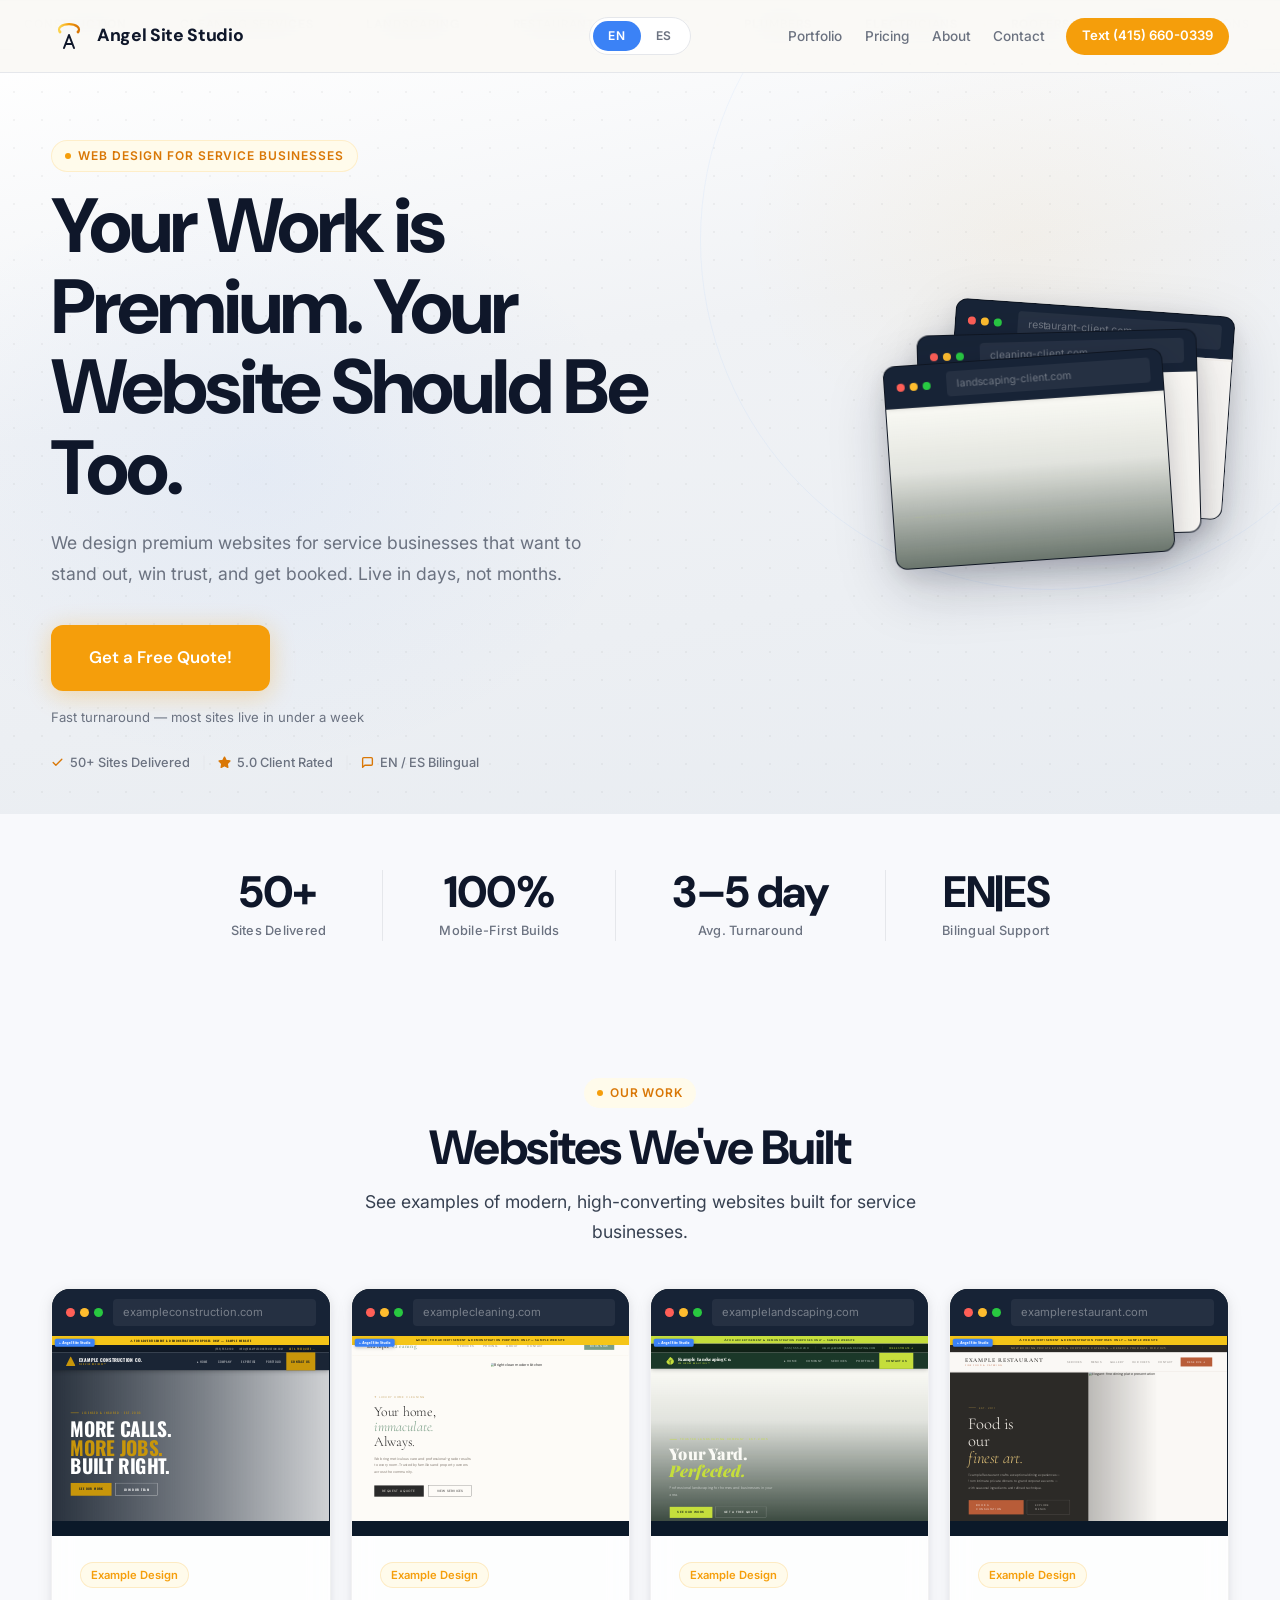
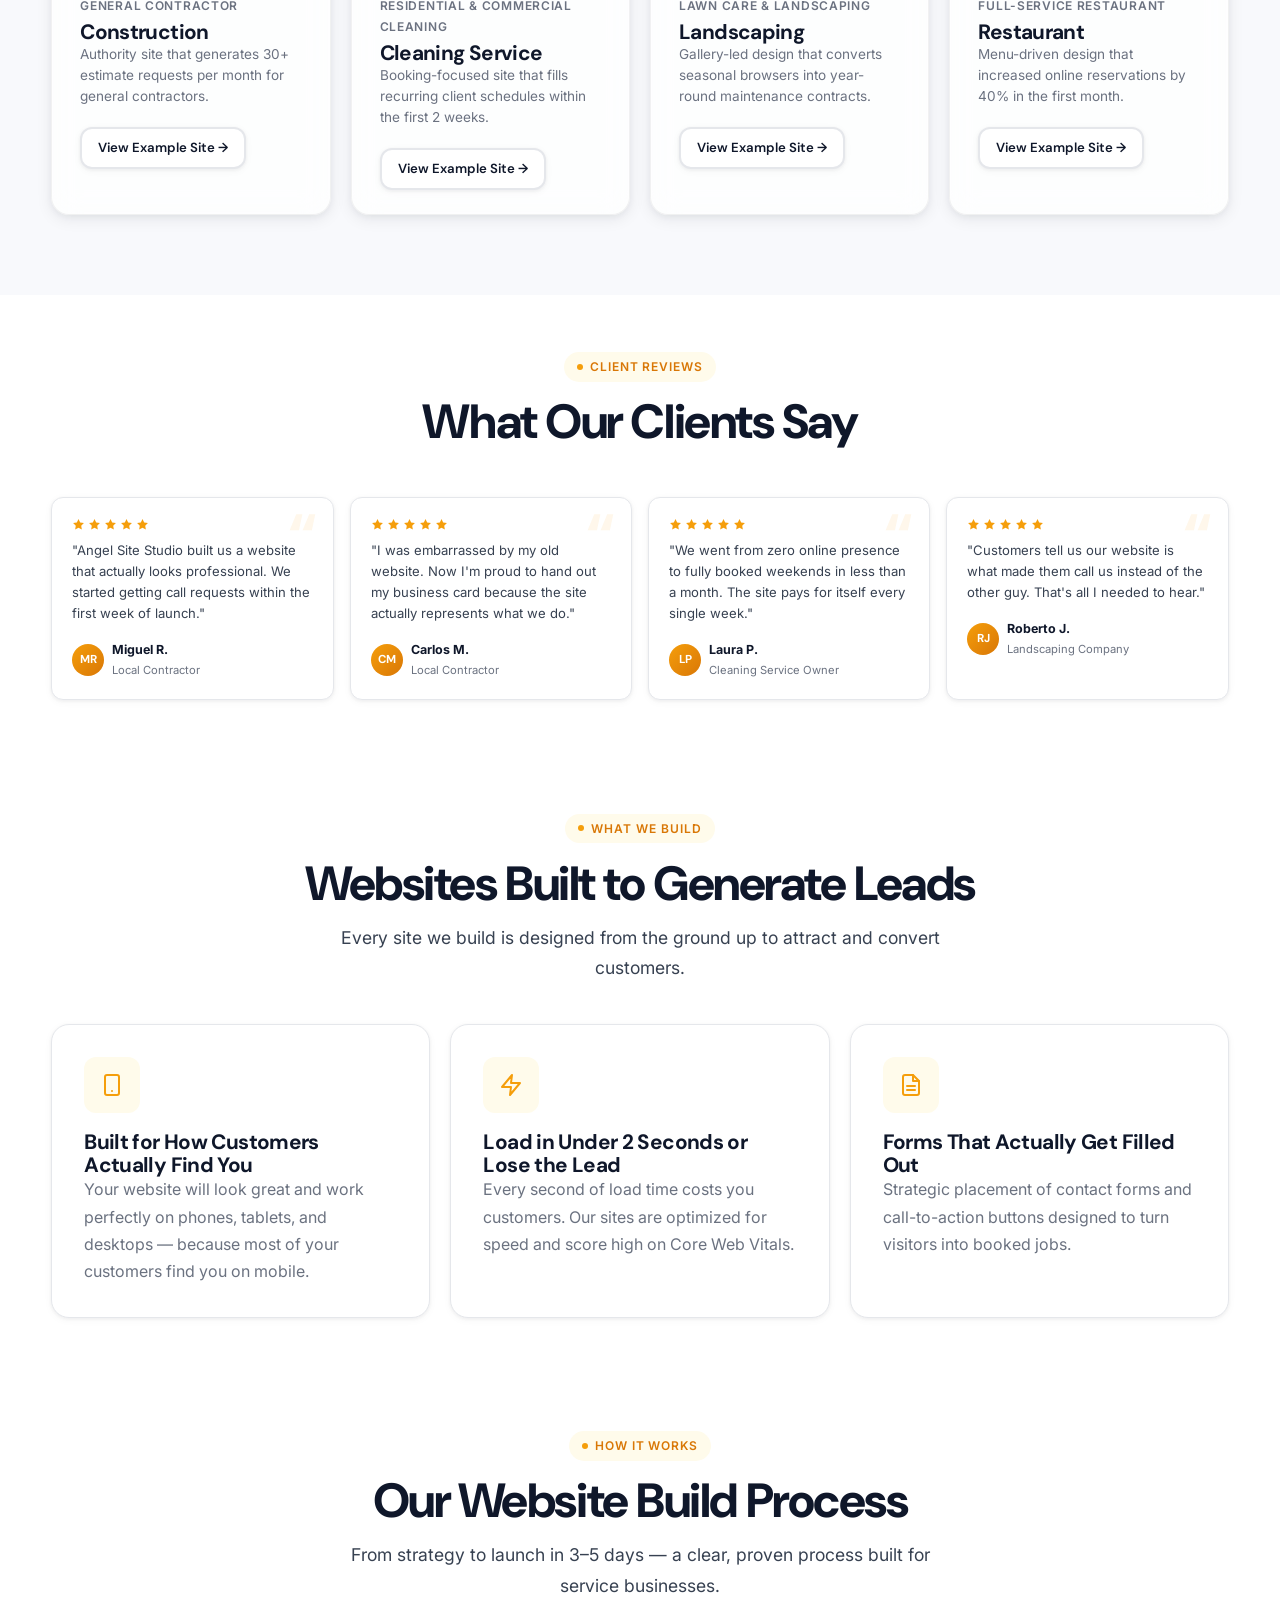
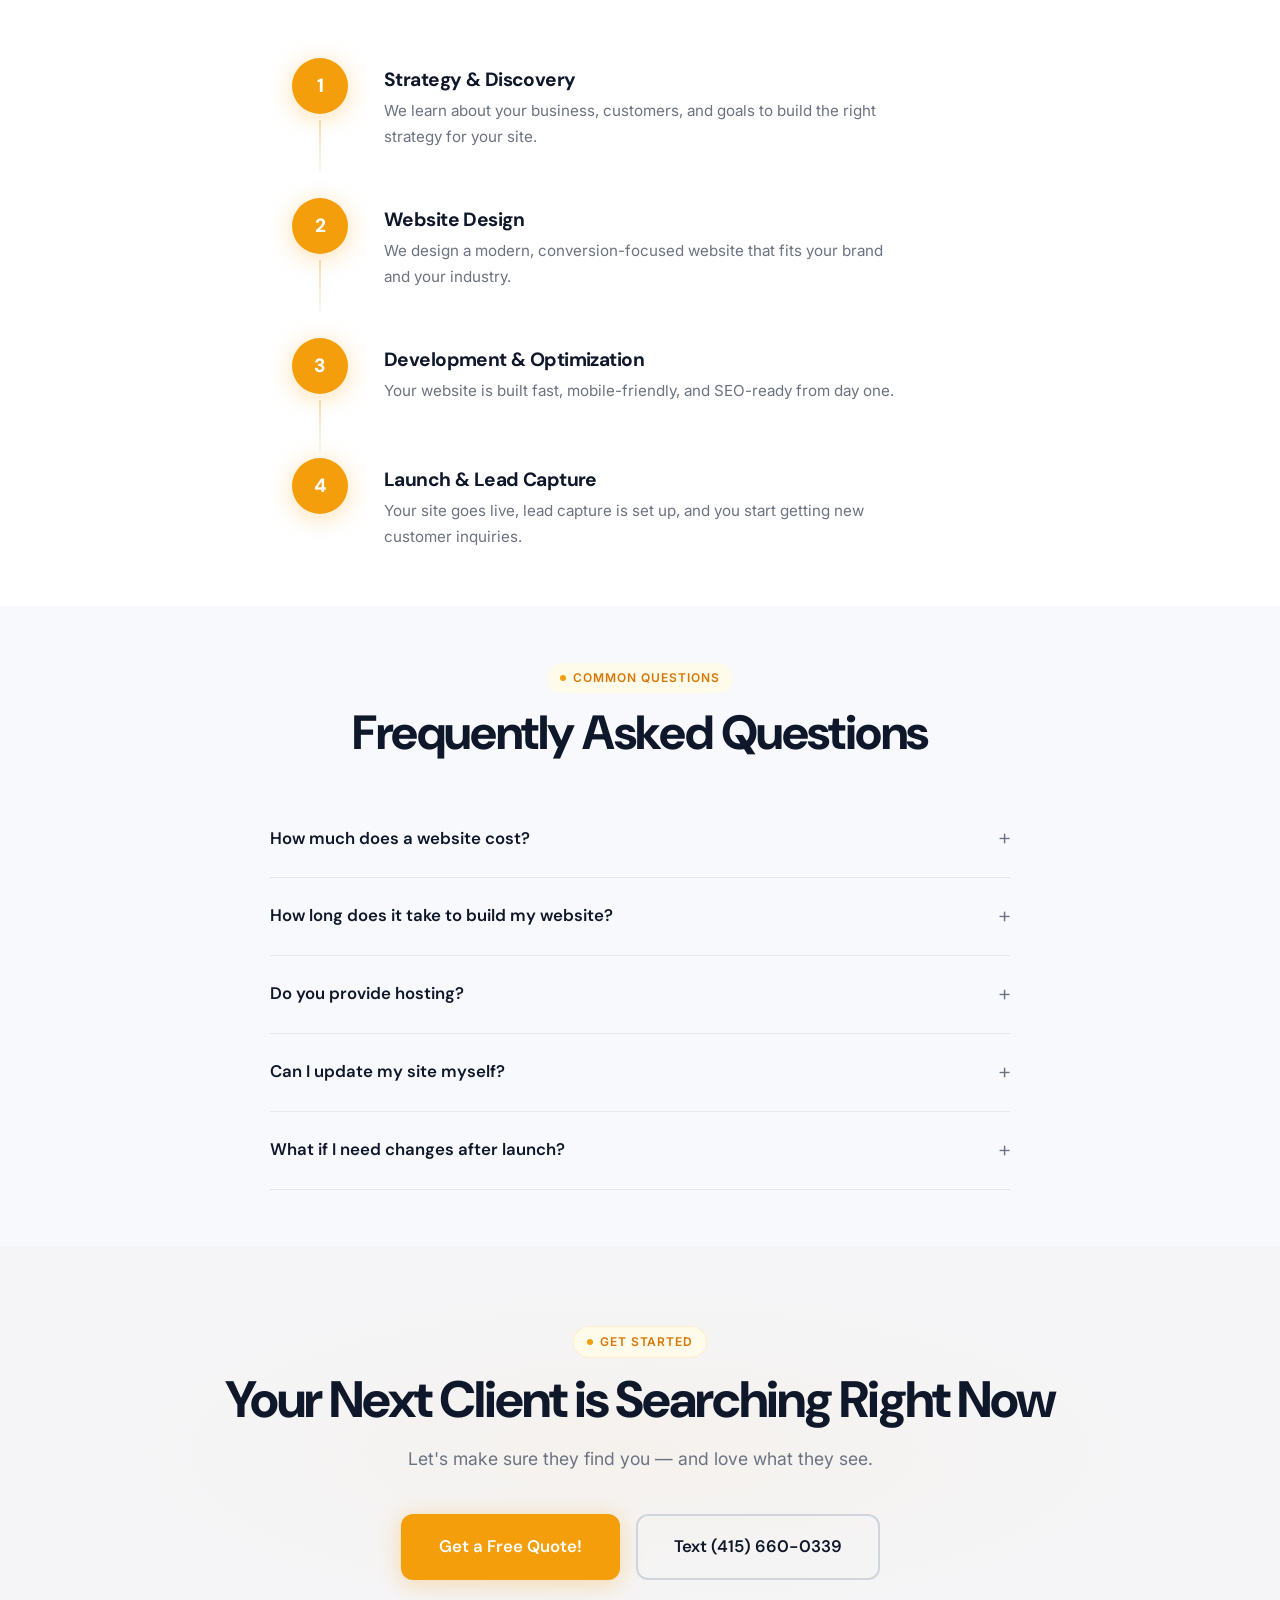
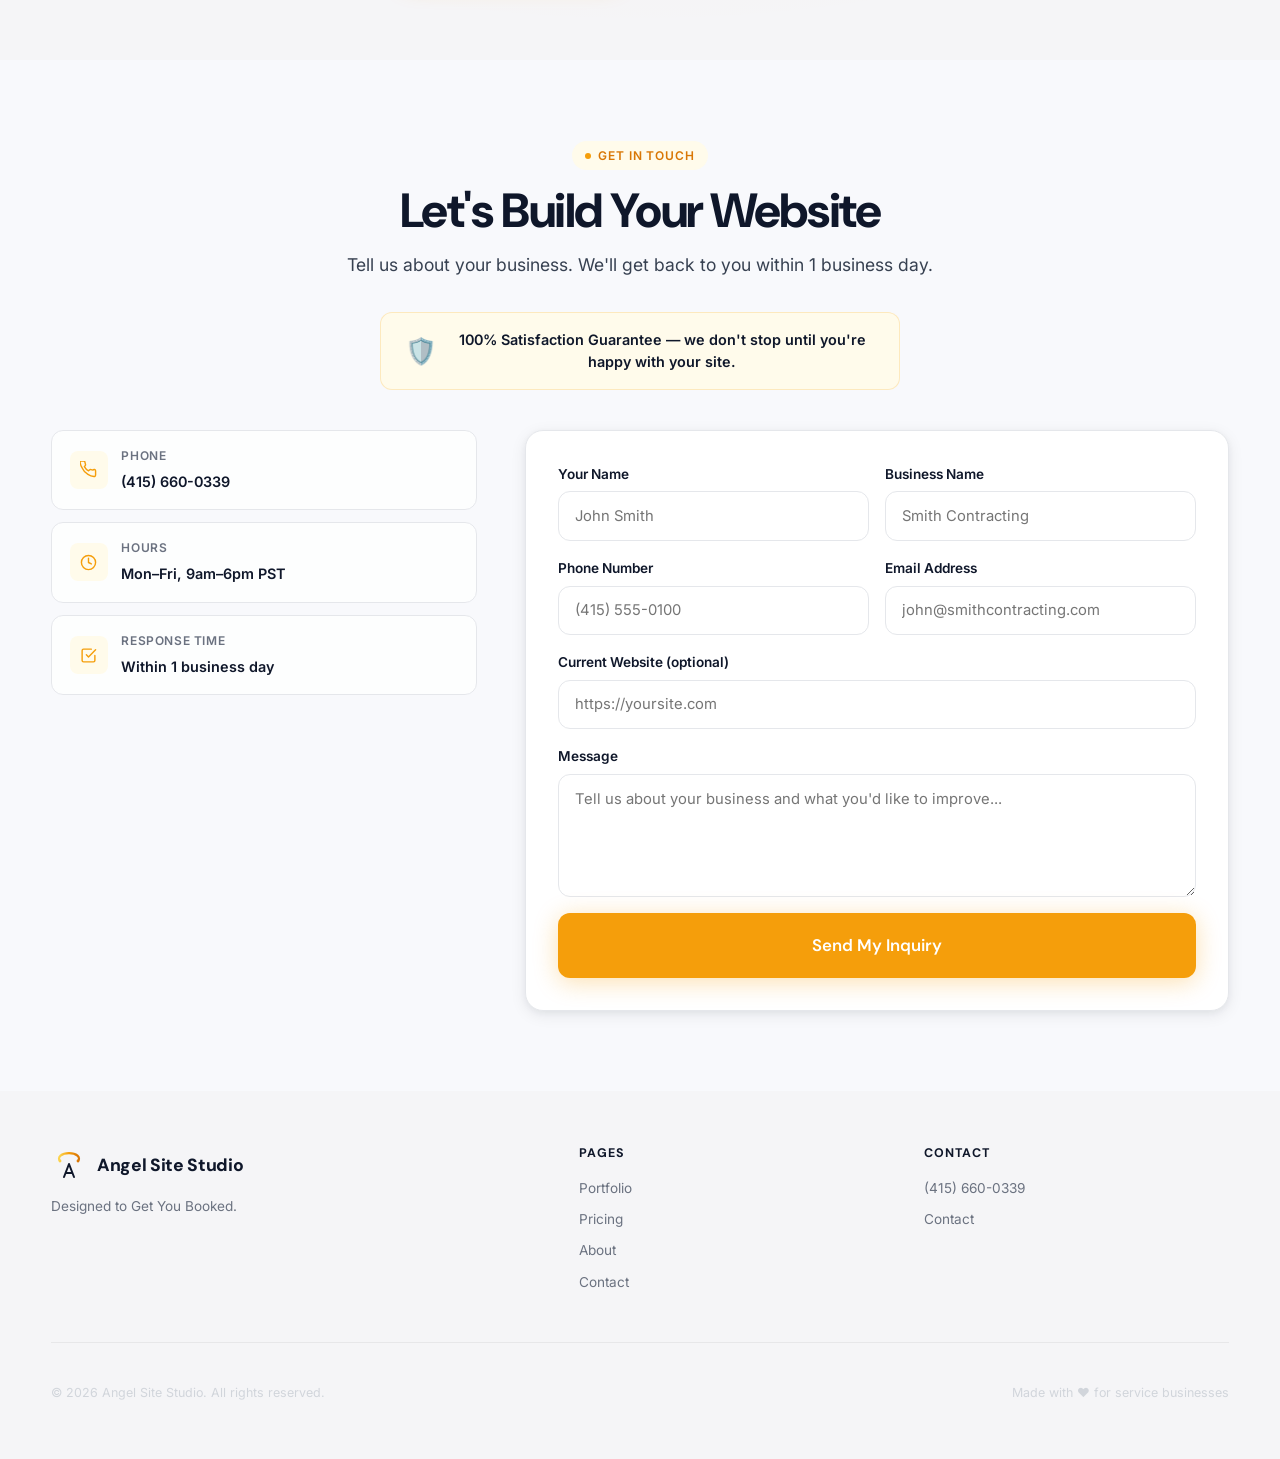
==== commit 35f68494: "Add favicon (A icon) to browser tab Co-Authored-By: Claude Opus 4.6 (1M context) <noreply@anthropic." ====
--- a/index.html
+++ b/index.html
@@ -1,6 +1,7 @@
 <!doctype html>
 <html lang="en">
 <head>
+  <link rel="icon" type="image/svg+xml" href="img/favicon.svg">
   <meta charset="UTF-8" />
   <meta name="viewport" content="width=device-width, initial-scale=1.0" />
   <meta http-equiv="X-Content-Type-Options" content="nosniff" />
--- a/css/styles.css
+++ b/css/styles.css
@@ -123,11 +123,57 @@
 .section-header { text-align: center; margin-bottom: 2.5rem; }
 .section-header .lead { margin: 0.75rem auto 0; }
 
-/* --- Industries strip (portfolio page) --- */
+/* --- Portfolio CTA glass card with bubbles --- */
+.portfolio-cta-card {
+  position: relative;
+  background: var(--bg-soft);
+  border: 1px solid var(--border);
+  border-radius: 20px;
+  padding: 3rem 2rem;
+  text-align: center;
+  overflow: hidden;
+}
+.portfolio-cta-inner { position: relative; z-index: 2; }
+.portfolio-cta-card h2 { font-size: clamp(1.4rem, 3vw, 1.8rem); font-weight: 800; margin-bottom: 0.5rem; }
+.portfolio-cta-card p { color: var(--muted); margin-bottom: 1.5rem; font-size: 0.95rem; }
+.portfolio-cta-bubble {
+  position: absolute;
+  border-radius: 50%;
+  pointer-events: none;
+  z-index: 1;
+}
+.portfolio-cta-bubble-1 {
+  width: 200px; height: 200px;
+  background: radial-gradient(circle, rgba(245,158,11,0.08) 0%, transparent 70%);
+  top: -60px; right: -40px;
+}
+.portfolio-cta-bubble-2 {
+  width: 160px; height: 160px;
+  background: radial-gradient(circle, rgba(59,130,246,0.06) 0%, transparent 70%);
+  bottom: -50px; left: -30px;
+}
+
+/* --- Industries bubbles (portfolio page) --- */
 .industries-strip { margin-top: 2rem; text-align: center; }
-.industries-label { font-size: 0.7rem; font-weight: 700; letter-spacing: 0.1em; text-transform: uppercase; color: var(--muted); margin-bottom: 0.75rem; }
-.industries-row { display: flex; flex-wrap: wrap; justify-content: center; gap: 0.5rem 1rem; }
-.industries-row span { font-size: 0.78rem; color: var(--text-secondary); white-space: nowrap; }
+.industries-label { font-size: 0.7rem; font-weight: 700; letter-spacing: 0.1em; text-transform: uppercase; color: var(--muted); margin-bottom: 1rem; }
+.industries-row { display: flex; flex-wrap: wrap; justify-content: center; gap: 0.5rem; }
+.industries-row span {
+  font-size: 0.78rem;
+  font-weight: 500;
+  color: var(--text-secondary);
+  white-space: nowrap;
+  background: var(--surface);
+  border: 1px solid var(--border);
+  padding: 0.45rem 1rem;
+  border-radius: 999px;
+  transition: all 0.2s;
+}
+.industries-row span:hover {
+  background: var(--cta-light);
+  border-color: rgba(245,158,11,0.2);
+  color: var(--cta-dark);
+  transform: translateY(-1px);
+}
 
 /* --- Services page (compact) --- */
 .services-page { padding: 110px 0 var(--sec-sm); background: var(--bg); }
@@ -150,14 +196,14 @@
 .pricing-header p { color: var(--muted); font-size: 0.95rem; }
 .pricing-tier { font-family: 'DM Sans', sans-serif; font-size: 1.6rem; font-weight: 800; color: #10b981; letter-spacing: 0.05em; margin-bottom: 0.4rem; text-align: center; }
 .pricing-card { padding: 1.5rem; }
-.pricing-card .pricing-desc { font-size: 0.82rem; margin-bottom: 1rem; }
+.pricing-card .pricing-desc { font-size: 0.82rem; margin-bottom: 1.25rem; text-align: center; }
 .pricing-card .list-check { margin-bottom: 1.25rem; }
 .pricing-card .list-check li { font-size: 0.8rem; }
 .pricing-note { text-align: center; margin-top: 1.5rem; font-size: 0.85rem; color: var(--muted); }
 .pricing-note a { color: var(--cta-dark); font-weight: 600; }
 
 /* --- Contact page (compact single column) --- */
-.contact-page { padding: 110px 0 var(--sec-sm); background: var(--bg); }
+.contact-page { padding: 110px 0 5rem; background: var(--bg); }
 .contact-center { max-width: 560px; margin: 0 auto; text-align: center; }
 .contact-center h1 { font-size: clamp(1.8rem, 4vw, 2.4rem); font-weight: 800; margin-bottom: 0.5rem; }
 .contact-sub { color: var(--muted); margin-bottom: 1rem; font-size: 0.95rem; }
@@ -168,6 +214,48 @@
 .contact-center .form-field label { font-size: 0.82rem; }
 .contact-center input, .contact-center textarea { font-size: 0.9rem; padding: 0.6rem 0.85rem; }
 .contact-center textarea { resize: vertical; }
+
+/* --- Contact page footer (compact, pinned to bottom) --- */
+.contact-footer {
+  padding: 1.5rem 0;
+  background: var(--bg-soft);
+  border-top: 1px solid rgba(0,0,0,0.04);
+  position: fixed;
+  bottom: 0;
+  left: 0;
+  right: 0;
+  z-index: 10;
+}
+.contact-footer-inner {
+  display: flex;
+  justify-content: space-between;
+  align-items: center;
+  flex-wrap: wrap;
+  gap: 0.75rem;
+}
+.contact-footer-brand {
+  font-family: 'DM Sans', sans-serif;
+  font-weight: 700;
+  font-size: 0.85rem;
+  color: var(--text);
+}
+.contact-footer-links {
+  display: flex;
+  gap: 1.25rem;
+}
+.contact-footer-links a {
+  font-size: 0.78rem;
+  color: var(--muted);
+  transition: color 0.15s;
+}
+.contact-footer-links a:hover { color: var(--cta-dark); }
+.contact-footer-copy {
+  font-size: 0.72rem;
+  color: var(--border-strong);
+}
+@media (max-width: 640px) {
+  .contact-footer-inner { flex-direction: column; text-align: center; }
+}
 
 /* --- About Page --- */
 
@@ -475,11 +563,13 @@
   font-size: 1.3rem;
   font-weight: 800;
   margin-bottom: 0.5rem;
+  text-align: center;
 }
 .pricing-card .pricing-desc {
   font-size: 0.9rem;
   color: var(--muted);
   margin-bottom: 1.5rem;
+  text-align: center;
   line-height: 1.6;
 }
 .pricing-card .list-check { margin-bottom: 2rem; flex: 1; }
@@ -1073,7 +1163,7 @@
   background: linear-gradient(170deg, #ffffff 0%, #f0f2f5 40%, #e8ecf1 100%);
   position: relative;
   overflow: hidden;
-  padding: 110px 0 80px;
+  padding: 90px 0 40px;
   min-height: auto;
   display: flex;
   align-items: center;
@@ -1158,12 +1248,12 @@
 .hero-showcase {
   position: relative;
   width: 100%;
-  height: 400px;
+  height: 300px;
   perspective: 800px;
 }
 .showcase-frame {
   position: absolute;
-  width: 320px;
+  width: 280px;
   border-radius: 12px;
   overflow: hidden;
   box-shadow: 0 20px 60px rgba(15,23,42,0.18), 0 8px 24px rgba(15,23,42,0.10);
@@ -1186,7 +1276,7 @@
 .showcase-frame .b-dot.g { background: #28ca42; }
 .showcase-frame .b-url { font-size: 0.65rem; color: rgba(255,255,255,0.35); margin-left: 8px; }
 .showcase-frame .showcase-screen {
-  height: 200px;
+  height: 160px;
   overflow: hidden;
   position: relative;
 }
@@ -1207,26 +1297,26 @@
   z-index: 1;
 }
 .showcase-mid {
-  top: 35px;
-  right: 40px;
+  top: 25px;
+  right: 30px;
   transform: rotate(-1.5deg);
   z-index: 2;
 }
 .showcase-front {
-  top: 70px;
-  right: 80px;
+  top: 50px;
+  right: 60px;
   transform: rotate(-4deg);
   z-index: 3;
 }
 .showcase-front:hover { transform: rotate(-4deg) translateY(-8px); box-shadow: 0 28px 70px rgba(15,23,42,0.22); }
 @media (max-width: 900px) {
-  .hero-showcase { height: 320px; }
-  .showcase-frame { width: 260px; }
-  .showcase-frame .showcase-screen { height: 160px; }
-  .showcase-frame .showcase-screen iframe { transform: scale(0.217); }
+  .hero-showcase { height: 250px; }
+  .showcase-frame { width: 220px; }
+  .showcase-frame .showcase-screen { height: 130px; }
+  .showcase-frame .showcase-screen iframe { transform: scale(0.183); }
   .showcase-back { right: -10px; }
-  .showcase-mid { right: 10px; }
-  .showcase-front { right: 30px; }
+  .showcase-mid { right: 10px; top: 20px; }
+  .showcase-front { right: 30px; top: 40px; }
 }
 
 /* ============================================================
